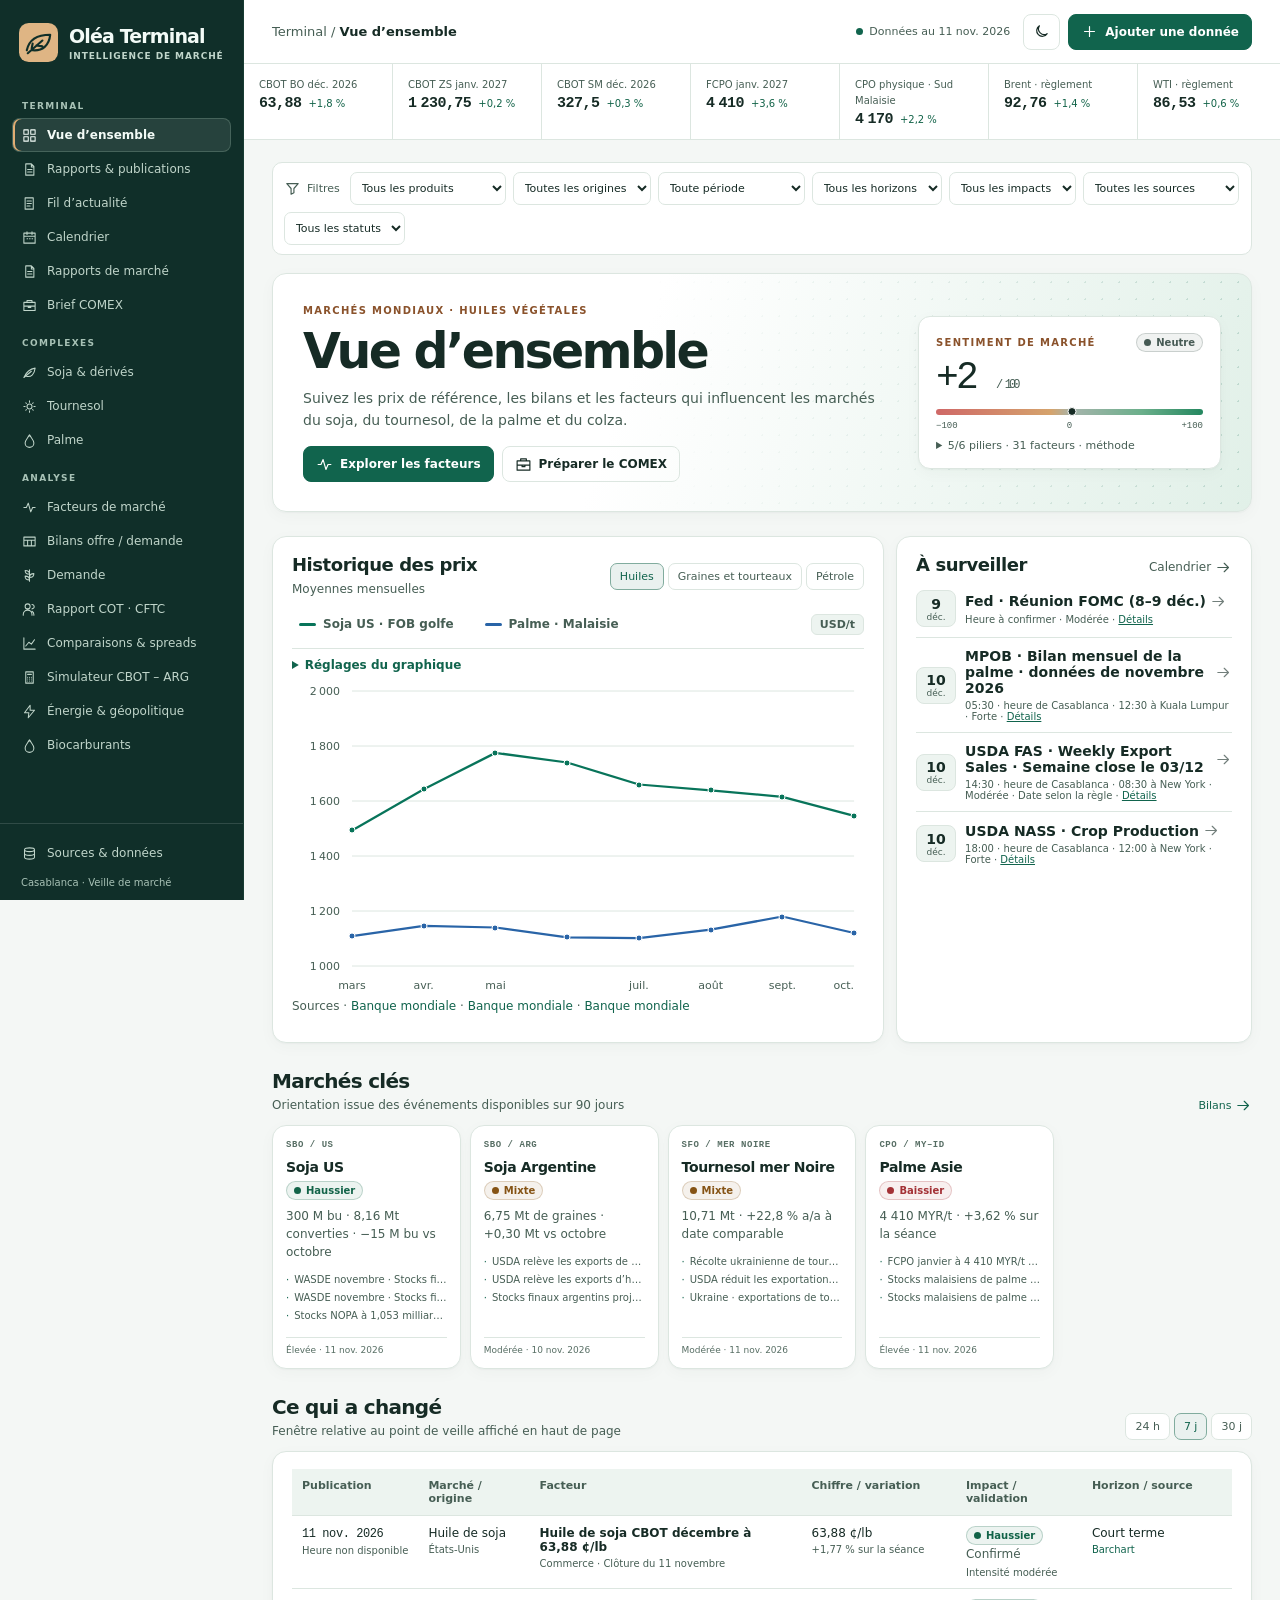
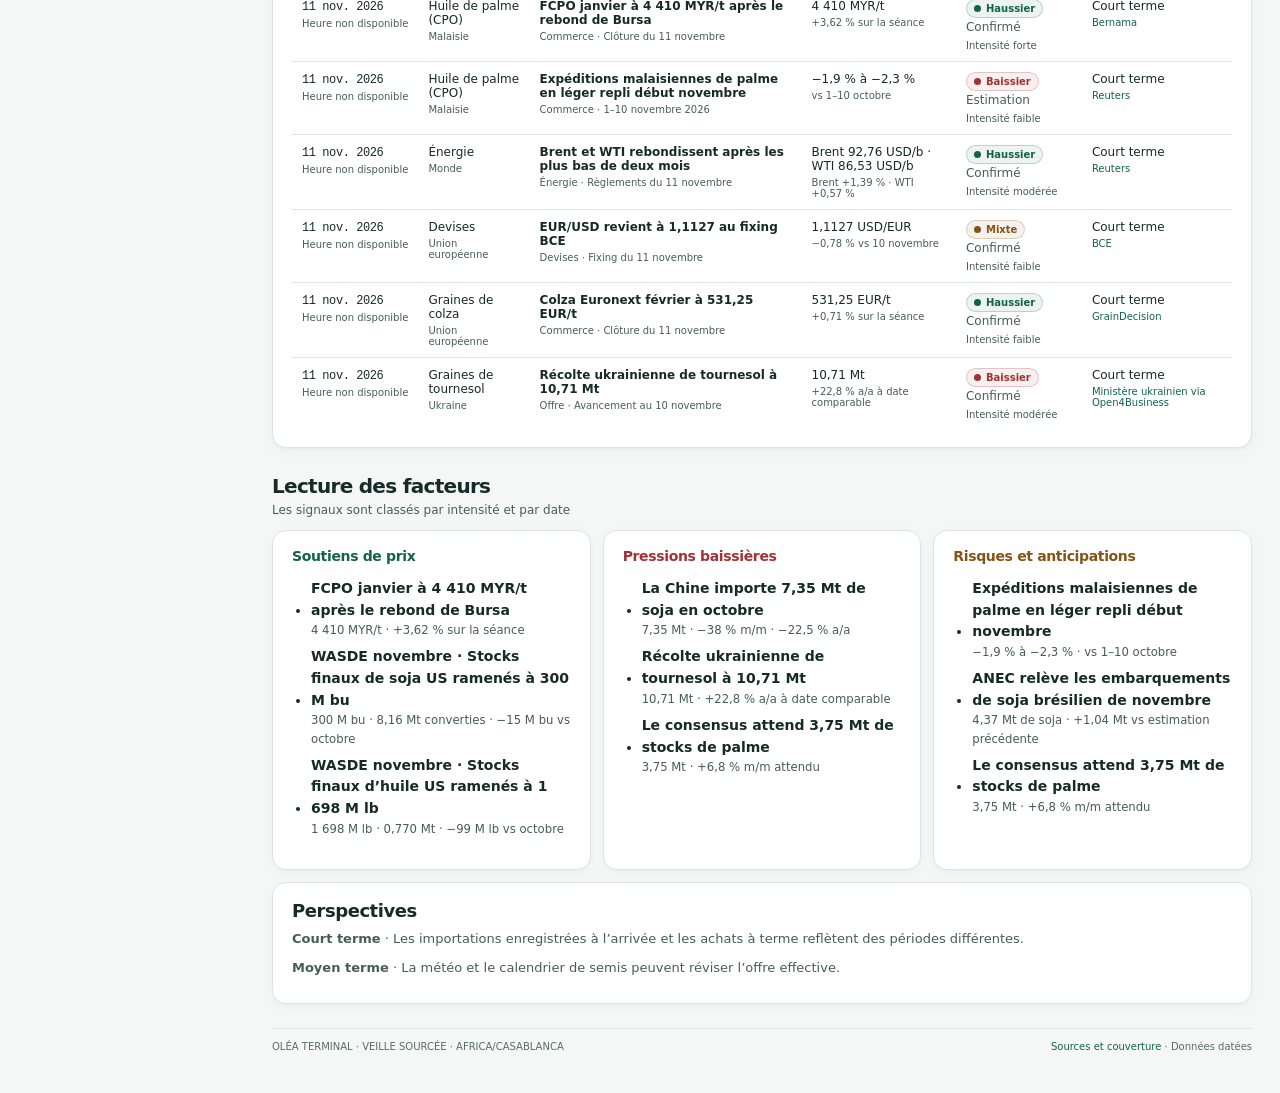
==== docs/index.html @ e7023a5f "Affiner la sélection des actualités et les graphiques énergie Écarter les avis hors sujet, dédupliqu" ====
<!doctype html>
<html lang="fr">
<head>
  <meta charset="utf-8">
  <meta name="viewport" content="width=device-width, initial-scale=1">
  <meta name="description" content="Veille sourcée, fondamentaux, spreads et rapports pour les marchés mondiaux des huiles végétales.">
  <title>Oléa Terminal — Intelligence des huiles végétales</title>
  <link rel="icon" href="./favicon.svg?v=20261109-ui" type="image/svg+xml">
  <link rel="stylesheet" href="./terminal/style.css?v=20261114-menu-terminal">
  <link rel="stylesheet" href="./terminal/energy-news.css?v=20261114">
  <script type="module" src="./terminal/app.js?v=20261114-energy-news-v2"></script>
</head>
<body>
  <div id="terminal"><div class="boot">Oléa Terminal · Chargement de l’espace de veille…</div></div>
  <noscript>Activez JavaScript pour utiliser Oléa Terminal.</noscript>
</body>
</html>
---- docs/terminal/style.css ----
/* Oléa Terminal palette */
:root{
  color-scheme:light;
  --bg:#f4f7f5;--nav:#fff;--surface:#fff;--surface2:#edf4f0;
  --line:#dce6e0;--grid-strong:#91a59b;--text:#162b25;--muted:#465e54;--sub:#576e64;
  --accent:#11644d;--accent-ink:#fff;--copper:#8a522b;
  --green:#126348;--red:#a33136;--amber:#855314;--neutral:#465a54;
  --sidebar:#102f29;--sidebar-text:#f3fbf7;--sidebar-muted:#c0d5ca;--sidebar-sub:#a8c2b6;
  --series-1:#08745a;--series-2:#2964a7;--series-3:#a66018;--series-4:#7348ae;--series-5:#b5406b;--series-6:#4d6576;--series-7:#79721e;
  --hero-tint:#e1f0e8;--shadow:0 1px 2px #17372a0a,0 4px 16px #17372a08;
  --shadow-float:0 6px 24px #17372a27;--radius:14px;
  font-family:Inter,"Segoe UI",system-ui,sans-serif;
  background:var(--bg);color:var(--text);font-size:14px
}
:root[data-theme=dark]{
  color-scheme:dark;
  --bg:#10201c;--nav:#172a24;--surface:#1a2e27;--surface2:#233d32;
  --line:#345045;--grid-strong:#729084;--text:#edf8f2;--muted:#bfd0c6;--sub:#a6bdb0;
  --accent:#9edcbc;--accent-ink:#143528;--copper:#e5b181;
  --green:#9bdfb5;--red:#ffaaaa;--amber:#f4c880;--neutral:#c0d6cb;
  --sidebar:#0c231e;--sidebar-text:#f3fbf7;--sidebar-muted:#bfd4c9;--sidebar-sub:#a5bfb2;
  --series-1:#6fdbb3;--series-2:#88b8fa;--series-3:#edb26f;--series-4:#c2a5ff;--series-5:#f59dbf;--series-6:#a8c2d5;--series-7:#d6cc72;
  --hero-tint:#224335;--shadow:0 1px 2px #06100b30;--shadow-float:0 6px 24px #050e0a80
}
*{box-sizing:border-box}body{margin:0;min-width:320px}button,input,select,textarea{font:inherit}button,a,input,select,textarea,summary{-webkit-tap-highlight-color:transparent}button{cursor:pointer}a{color:var(--accent);text-decoration:none}a:hover{text-decoration:underline}button:focus-visible,a:focus-visible,select:focus-visible,input:focus-visible,textarea:focus-visible,summary:focus-visible{outline:2px solid var(--accent);outline-offset:3px}button:disabled{opacity:.5;cursor:default}.boot{padding:2rem;color:var(--muted)}.mono,.num{font-family:"Cascadia Mono","SFMono-Regular",Consolas,monospace;font-variant-numeric:tabular-nums}.num{letter-spacing:-.035em}.ico{width:17px;height:17px;vertical-align:middle;flex:none}.shell{display:grid;grid-template-columns:244px minmax(0,1fr);min-height:100vh}.sidebar{height:100dvh;position:sticky;top:0;display:flex;flex-direction:column;background:var(--sidebar);border-right:1px solid #173c32;z-index:3}.brand{display:flex;align-items:center;gap:11px;padding:23px 19px 21px;color:var(--sidebar-text);text-decoration:none!important}.brand img{width:39px;height:39px}.brand strong{display:block;font-size:19px;font-weight:720;letter-spacing:-.045em}.brand small{display:block;margin-top:4px;color:var(--sidebar-muted);font-size:9px;font-weight:600;letter-spacing:.10em;text-transform:uppercase}.navlist{padding:2px 12px 16px;overflow:auto;scrollbar-width:thin}.navlabel{color:var(--sidebar-sub);font-size:9px;font-weight:750;letter-spacing:.15em;text-transform:uppercase;margin:16px 10px 7px}.navlink{width:100%;display:flex;align-items:center;gap:10px;border-radius:8px;text-align:left;color:var(--sidebar-muted);border:1px solid transparent;padding:8px 9px;font-size:12px;min-height:34px;text-decoration:none!important}.navlink:hover{background:#ffffff12;color:var(--sidebar-text)}.navlink.active{color:var(--sidebar-text);background:#ffffff18;border-color:#c4e7d233;box-shadow:inset 2px 0 #e1ad73;font-weight:700}.navlink .ico{width:15px;height:15px}.sidefoot{margin-top:auto;padding:12px;border-top:1px solid #ffffff22}.sidefoot small{display:block;padding:7px 9px 0;color:var(--sidebar-sub);font-size:10px}.workarea{min-width:0}.topbar{display:flex;align-items:center;justify-content:space-between;gap:10px;padding:12px 28px;background:var(--nav);border-bottom:1px solid var(--line);min-height:64px}.topbar-left,.actions,.inline{display:flex;align-items:center;gap:8px;flex-wrap:wrap}.crumb{color:var(--muted);font-size:13px}.crumb strong{color:var(--text);font-weight:600}.dot{display:inline-block;width:7px;height:7px;border-radius:50%;background:currentColor;flex:none}.snapshot{font-size:11px;color:var(--muted);display:flex;gap:6px;align-items:center;margin-right:5px}.snapshot .dot{color:var(--accent)}.button,.chip{display:inline-flex;align-items:center;justify-content:center;gap:7px;border:1px solid var(--line);background:var(--surface);color:var(--text);border-radius:8px;padding:8px 12px;min-height:36px;font-size:12px;font-weight:650;text-decoration:none!important}.button:hover,.chip:hover{border-color:var(--sub);background:var(--surface2)}.button.primary{background:var(--accent);color:var(--accent-ink);border-color:var(--accent)}.button.primary:hover{filter:brightness(.91)}.button.icon{padding:7px 9px}.button.ghost{background:transparent}.mobile-toggle{display:none}.ticker{display:grid;grid-auto-columns:minmax(149px,1fr);grid-auto-flow:column;overflow-x:auto;border-bottom:1px solid var(--line);scrollbar-width:thin;background:var(--surface)}.tick{padding:11px 15px;border-right:1px solid var(--line);min-width:0}.tick span{font-size:10px;color:var(--muted)}.tick div{display:flex;gap:7px;align-items:baseline;margin-top:4px;white-space:nowrap}.tick b{font-size:15px}.tick small{font-size:10px}.positive{color:var(--green)!important}.negative{color:var(--red)!important}.mixed{color:var(--amber)!important}.neutral{color:var(--neutral)!important}.muted{color:var(--muted)}.sub{color:var(--sub)}.content{padding:22px 28px 40px;max-width:1680px;margin:auto}.filterbar{display:flex;flex-wrap:wrap;align-items:center;gap:7px;margin-bottom:18px;padding:9px 11px;border:1px solid var(--line);border-radius:10px;background:var(--surface)}.filterbar label:first-child{margin-right:3px}.filterbar select{max-width:156px;min-height:33px;font-size:11px;padding:5px 7px}.filterbar .button{min-height:33px;padding:5px 8px}.filter-title{display:flex;align-items:center;gap:6px;color:var(--muted);font-size:11px}.eyebrow{display:block;color:var(--copper);font-size:10px;font-weight:750;letter-spacing:.13em;text-transform:uppercase;line-height:1.5}.hero{position:relative;isolation:isolate;overflow:hidden;display:grid;grid-template-columns:minmax(0,1fr) minmax(265px,33%);gap:23px;align-items:center;padding:29px 30px;border:1px solid var(--line);border-radius:var(--radius);background:linear-gradient(110deg,var(--surface) 37%,var(--hero-tint));box-shadow:var(--shadow);margin-bottom:24px}.hero:after{content:"";position:absolute;inset:0 0 0 37%;z-index:-1;background-image:radial-gradient(color-mix(in srgb,var(--accent) 24%,transparent) 1px,transparent 1px);background-size:17px 17px;mask-image:linear-gradient(90deg,transparent,#000);opacity:.72;pointer-events:none}.hero h1,.pagehead h1{margin:8px 0 10px;font-size:clamp(30px,4vw,49px);font-weight:750;letter-spacing:-.055em;line-height:1.06}.hero p,.pagehead p{color:var(--muted);line-height:1.55;margin:0 0 15px;max-width:660px}.hero .actions{margin-top:15px}.gauge{position:relative;border:1px solid var(--line);background:var(--surface);border-radius:12px;padding:16px 17px;box-shadow:var(--shadow)}.gauge .score{font-size:38px;line-height:1.1;margin:5px 0;letter-spacing:-.075em}.spread-between{display:flex;justify-content:space-between;align-items:center;gap:8px;flex-wrap:wrap}.gaugebar{height:6px;margin:10px 0 6px;border-radius:5px;background:linear-gradient(90deg,#cf6867,#d5a36c 43%,#a5b4ab 51%,#6baf8b 77%,#24875f);position:relative}.gaugebar i{position:absolute;width:9px;height:9px;border:1.5px solid var(--surface);border-radius:50%;background:var(--text);top:-2px;transform:translateX(-50%)}.gauge .scale{font-size:9px;color:var(--muted)}.gauge summary{cursor:pointer;font-size:11px;color:var(--muted);margin-top:8px}.gauge details p{font-size:11px;margin:5px 0 0}.section-head{display:flex;justify-content:space-between;align-items:end;gap:12px;margin:26px 0 11px}.section-head h2{margin:0 0 3px;font-size:20px;font-weight:720;letter-spacing:-.035em}.section-head p,.small{font-size:12px;color:var(--muted);margin:0;line-height:1.5}.section-head a{font-size:11px;white-space:nowrap}.market-grid{display:grid;grid-template-columns:repeat(5,minmax(0,1fr));gap:9px}.market-card,.panel{border:1px solid var(--line);border-radius:var(--radius);background:var(--surface);box-shadow:var(--shadow);min-width:0}.market-card{padding:13px;color:var(--text);display:flex;flex-direction:column;text-decoration:none!important}.market-card:hover{border-color:var(--accent);background:var(--surface2)}.market-code{font:700 9px/1.4 "Cascadia Mono",monospace;color:var(--sub);letter-spacing:.06em}.market-card h3{font-size:14px;margin:7px 0 6px;letter-spacing:-.025em}.market-card ul{list-style:none;padding:0;margin:8px 0 10px;font-size:10px;line-height:1.4;color:var(--muted)}.market-card li{overflow:hidden;white-space:nowrap;text-overflow:ellipsis;margin:4px 0}.market-card li::before{content:"·";padding-right:5px;color:var(--accent)}.market-card footer{border-top:1px solid var(--line);padding-top:7px;color:var(--sub);font-size:9px;margin-top:auto}.badge{display:inline-flex;align-items:center;gap:5px;padding:3px 7px;white-space:nowrap;border-radius:999px;font-size:10px;font-weight:650;border:1px solid color-mix(in srgb,currentColor 23%,transparent);background:color-mix(in srgb,currentColor 8%,transparent);width:max-content;max-width:100%}.dashboard-grid{display:grid;grid-template-columns:minmax(0,1.72fr) minmax(265px,1fr);gap:12px;margin-top:15px}.panel{padding:17px 19px}.panel h2,.panel h3{margin:0 0 5px;letter-spacing:-.025em}.panel h2{font-size:18px}.panel h3{font-size:14px}
.chart-wrap{position:relative;container-type:inline-size;margin:14px 0 10px}
.chart-key{display:flex;align-items:center;justify-content:space-between;gap:12px;margin:0 0 8px;padding:0 0 12px;border-bottom:1px solid var(--line)}
.legend{display:flex;align-items:center;gap:9px 17px;flex-wrap:wrap;font-size:12px;font-weight:600;color:var(--muted)}
.legend button{display:inline-flex;align-items:center;gap:7px;padding:4px 6px;border:1px solid transparent;border-radius:5px;background:transparent;color:inherit;font:inherit;text-align:left}
.legend button:hover:not(:disabled){background:var(--surface2);border-color:var(--line)}
.legend button[aria-pressed="false"]{opacity:.65;text-decoration:line-through}
.legend button:disabled{opacity:1;cursor:default}
.chart-view{position:relative}
.chart-settings{margin:0 0 10px}
.chart-settings summary{font-size:12px}
.chart-controls{display:flex;align-items:end;flex-wrap:wrap;gap:8px;padding:10px;margin-top:7px;border:1px solid var(--line);border-radius:9px;background:var(--surface2)}
.chart-controls label{display:grid;gap:4px;max-width:100%;color:var(--muted);font-size:11px;font-weight:650}
.chart-controls select{width:100%;font-size:12px}
.chart-controls .button{min-height:34px}
.legend i{width:17px;height:3px;border-radius:2px;background:var(--series);flex:none}
.chart-unit{flex:none;padding:3px 8px;background:var(--surface2);color:var(--muted);border:1px solid var(--line);border-radius:6px;font-size:11px;font-weight:700}
.chart-frame{display:grid;grid-template-columns:48px minmax(0,1fr);grid-template-rows:auto 26px;gap:5px 12px;padding:9px 10px 0 0}
.chart-axis-y,.chart-axis-x{position:relative;color:var(--muted);font-size:11px;font-variant-numeric:tabular-nums;line-height:1;white-space:nowrap}
.chart-axis-y span,.chart-axis-x span{position:absolute}
.chart-axis-y span{top:var(--y);right:0;transform:translateY(-50%)}
.chart-axis-x{grid-column:2}
.chart-axis-x span{left:var(--x);top:9px;transform:translateX(-50%)}
.chart-axis-x span:last-child:not(:only-child){transform:translateX(-100%)}
.chart-plot{position:relative;height:var(--plot-height);touch-action:pan-y;cursor:crosshair}
.chart{width:100%;height:100%;display:block;overflow:visible;pointer-events:none}
.chart .grid{stroke:var(--line);stroke-width:1;vector-effect:non-scaling-stroke}
.chart .zero{stroke:var(--grid-strong);stroke-dasharray:4 3}
.chart-line{fill:none;stroke-linecap:round;stroke-linejoin:round;vector-effect:non-scaling-stroke}
.chart-guide{position:absolute;top:0;bottom:0;border-left:1px dashed var(--grid-strong);pointer-events:none}
.chart-point{position:absolute;left:var(--x);top:var(--y);transform:translate(-50%,-50%);width:7px;height:7px;min-width:0;padding:0;border:1.5px solid var(--surface);border-radius:50%;background:var(--series);cursor:crosshair}
.chart-point[data-active],.chart-point:focus-visible{z-index:1;width:12px;height:12px;box-shadow:0 0 0 2px var(--series)}
.chart-point:focus-visible{outline:2px solid var(--text);outline-offset:3px}
.chart-tooltip{position:absolute;z-index:2;pointer-events:none;width:max-content;min-width:min(165px,100%);max-width:min(335px,100%);padding:10px;border:1px solid var(--line);border-radius:11px;background:var(--surface);color:var(--text);box-shadow:var(--shadow-float);font-size:12px;line-height:1.35}
.chart-tooltip strong{display:block;margin:0 4px 6px;font-size:13px}
.chart-reading{display:grid;grid-template-columns:7px minmax(0,1fr) max-content;align-items:center;gap:7px;padding:5px 6px;border-radius:5px;color:var(--muted)}
.chart-reading.selected{background:var(--surface2);color:var(--text)}
.chart-reading i{width:7px;height:7px;border-radius:50%;background:var(--series)}
.chart-reading span{overflow-wrap:anywhere}
.chart-reading b{color:var(--text);font-variant-numeric:tabular-nums}
.season-year-picker{min-inline-size:0;margin:10px 0 12px;padding-block:8px 12px}
.season-year-picker legend{padding:0 6px;font-size:13px;font-weight:700}
.season-year-picker .seg{margin-top:8px}
.season-year-picker .seg button{min-height:32px;font-variant-numeric:tabular-nums}
.season-year-picker .seg button:disabled{opacity:1}
.sun-campaign{margin:14px 0}
.sun-campaign>.small{margin-bottom:8px;font-weight:700}
.sun-kpi{display:grid;gap:6px;padding:12px 14px}
.sun-kpi strong{font-size:17px}
.sun-benchmark,.sun-history-charts .panel>.small:last-child{margin:10px 0 0;padding:9px 11px;border-radius:8px;background:var(--surface2)}
.sun-history-charts{margin-top:12px}
@container(max-width:390px){
  .chart-frame{grid-template-columns:36px minmax(0,1fr);gap:5px 9px}
  .chart-axis-y,.chart-axis-x,.legend{font-size:10px}
  .chart-axis-x span:nth-child(even):not(:last-child),
  .chart-axis-x span:nth-child(n+5):nth-last-child(2){display:none}
}
.calendar-mini{display:grid;grid-template-columns:40px 1fr;gap:9px;padding:10px 0;border-bottom:1px solid var(--line);align-items:center}.calendar-mini:last-child{border-bottom:0}.datebox{background:var(--surface2);border:1px solid var(--line);border-radius:8px;display:grid;place-content:center;text-align:center;min-height:37px;font-size:9px;color:var(--muted)}.datebox strong{font-size:14px;color:var(--text)}.calendar-mini b{font-size:12px}.calendar-mini p{font-size:10px;color:var(--muted);margin:4px 0 0}.pagehead{margin:7px 0 21px;padding:22px 25px 9px;border:1px solid var(--line);border-left:3px solid var(--accent);border-radius:var(--radius);background:var(--surface);box-shadow:var(--shadow)}.pagehead h1{font-size:clamp(26px,3.8vw,40px)}.toolbar{display:flex;align-items:center;gap:8px;flex-wrap:wrap;margin:12px 0}.toolbar label{font-size:11px;color:var(--muted)}input,select,textarea{color:var(--text);background:var(--surface);border:1px solid var(--line);border-radius:7px;padding:8px 9px;min-width:0}textarea{min-height:70px;resize:vertical}input[type=checkbox]{accent-color:var(--accent)}input[type=range]{width:100%;accent-color:var(--accent);padding:0}.scroll{overflow:auto;max-width:100%}.table{border-collapse:collapse;width:100%;text-align:left;font-size:12px}.table th{background:var(--surface2);font-weight:700;color:var(--muted);font-size:11px}.table th,.table td{padding:10px 10px;border-bottom:1px solid var(--line);vertical-align:top}.table tr:last-child td{border-bottom:0}.table td small{display:block;color:var(--muted);margin-top:4px}.table td:has(.num),.table th:first-child{white-space:nowrap}.cell-link{background:none;border:0;color:var(--text);font:inherit;padding:0;text-align:left;font-weight:650}.cell-link:hover{color:var(--accent)}.seg{display:flex;gap:4px;flex-wrap:wrap}.seg button{border:1px solid var(--line);border-radius:7px;padding:6px 9px;background:var(--surface);color:var(--muted);font-size:11px}.seg button.active{color:var(--accent);border-color:color-mix(in srgb,var(--accent) 45%,var(--line));background:color-mix(in srgb,var(--accent) 9%,var(--surface))}.grid2,.grid3,.grid4{display:grid;gap:12px}.grid2{grid-template-columns:repeat(2,minmax(0,1fr))}.grid3{grid-template-columns:repeat(3,minmax(0,1fr))}.grid4{grid-template-columns:repeat(4,minmax(0,1fr))}.stack{display:grid;gap:12px}.metric b{display:block;font-size:24px;margin:7px 0 2px}.metric span{font-size:11px}.empty{padding:19px 12px;border:1px dashed var(--line);border-radius:10px;color:var(--muted);text-align:center;line-height:1.5}.notice{border-left:2px solid var(--amber);background:var(--surface2);padding:10px 12px;border-radius:0 8px 8px 0;color:var(--muted);font-size:12px;line-height:1.5;margin:10px 0}.analysis-text{color:var(--muted);font-size:13px;line-height:1.6;margin:8px 0}.article h3{font-size:16px;margin:8px 0}.article h3 button{font-size:inherit}.article dl,.detail dl{margin:8px 0;display:grid;grid-template-columns:minmax(100px,.28fr) minmax(0,1fr);gap:8px 12px;font-size:12px}.article dt,.detail dt{color:var(--muted)}.article dd,.detail dd{margin:0;line-height:1.5;overflow-wrap:anywhere}.rule{border:0;border-top:1px solid var(--line);margin:14px 0}.brief-list{padding-left:19px;line-height:1.55}.brief-list li{margin:7px 0}.brief-list small{display:block;color:var(--muted)}.footer{font-size:10px;color:var(--sub);margin-top:24px;border-top:1px solid var(--line);padding-top:12px;display:flex;justify-content:space-between;gap:10px;flex-wrap:wrap}.footer button{background:none;color:var(--muted);border:0;padding:0;font-size:inherit}.footer button:hover{color:var(--accent)}.dialog{width:min(720px,calc(100% - 24px));max-height:90dvh;overflow:auto;border:1px solid var(--line);border-radius:15px;background:var(--surface);color:var(--text);padding:18px 22px}.dialog::backdrop{background:#060d11c9}.dialog h2{margin:0;font-size:20px}.dialog .field{display:flex;flex-direction:column;gap:4px;font-size:11px;color:var(--muted)}.form-grid{display:grid;grid-template-columns:repeat(2,minmax(0,1fr));gap:10px;margin:10px 0 16px}.wide{grid-column:1/-1}.toast{position:fixed;bottom:18px;right:18px;z-index:6;background:var(--surface2);color:var(--text);border:1px solid var(--line);border-left:3px solid var(--accent);border-radius:9px;padding:11px 15px;max-width:min(400px,90vw);box-shadow:0 6px 24px #0004}.month{display:grid;grid-template-columns:repeat(7,minmax(0,1fr));gap:4px;margin:13px 0}.day{min-height:68px;border:1px solid var(--line);border-radius:7px;padding:5px;font-size:10px}.day.blank{opacity:.35}.day b{display:block;color:var(--muted);margin-bottom:4px}.day button{width:100%;padding:3px;background:var(--surface2);color:var(--accent);font-size:9px;text-align:left;border:1px solid var(--line);border-radius:4px;margin-bottom:3px;overflow-wrap:anywhere}.heat{font-family:Consolas,monospace;font-weight:650;text-align:right}.sr{position:absolute;width:1px;height:1px;overflow:hidden;clip-path:inset(50%);white-space:nowrap}.printonly{display:none}
@media(max-width:1220px){.shell{grid-template-columns:199px minmax(0,1fr)}.content,.topbar{padding-left:18px;padding-right:18px}.market-card{padding:9px}.market-card h3{font-size:12px}.market-card footer{font-size:8px}.navlink{font-size:11px}.brand{padding-left:15px}}
@media(max-width:980px){.market-grid{grid-template-columns:repeat(3,minmax(0,1fr))}.dashboard-grid{grid-template-columns:minmax(0,1fr)}.grid4{grid-template-columns:repeat(2,minmax(0,1fr))}.hero{padding:18px;grid-template-columns:minmax(0,1fr) minmax(195px,36%)}.topbar .snapshot{display:none}}
@media(max-width:760px){.shell{display:block}.sidebar{position:fixed;left:0;width:min(260px,85vw);visibility:hidden;transform:translateX(-105%);transition:transform .15s;box-shadow:0 10px 30px #0008}.nav-open .sidebar{visibility:visible;transform:none}.mobile-toggle{display:inline-flex}.content,.topbar{padding-left:12px;padding-right:12px}.hero{grid-template-columns:1fr}.topbar .crumb span{display:none}.grid3{grid-template-columns:1fr}.table{min-width:610px}}
@media(max-width:470px){.market-grid,.grid2{grid-template-columns:1fr 1fr}.market-card:last-child:nth-child(odd){grid-column:1/-1}.grid2.flow{grid-template-columns:1fr}.topbar .primary span{display:none}.topbar{min-height:52px}.panel{padding:12px}.day{min-height:53px}.day button{font-size:8px}.form-grid{grid-template-columns:1fr}.hero .actions .button{font-size:11px}}
@media(prefers-reduced-motion:reduce){*{scroll-behavior:auto!important;transition:none!important}}
.sidebar a:focus-visible{outline-color:#f5c998}
.panel details{margin-top:9px}
.panel summary{width:fit-content;cursor:pointer;color:var(--accent);font-weight:650}
.table tbody tr:hover{background:color-mix(in srgb,var(--surface2) 55%,transparent)}
@media(max-width:760px){.pagehead{padding:16px 15px 4px}.section-head h2{font-size:18px}}
@page{size:A4;margin:14mm}@media print{html{color-scheme:light!important;background:white!important;color:#162822!important}body.print-brief .shell,body.print-brief .dialog,body.print-brief .toast{display:none!important}body.print-brief .printonly{display:block;font:10pt/1.45 Arial,sans-serif;color:#182922}#printout h1{font-size:24pt;margin:6mm 0 2mm}#printout h2{font-size:15pt;margin:7mm 0 2mm;break-after:avoid}#printout li{margin-bottom:3mm;break-inside:avoid}#printout a{color:#294d3d;text-decoration:none}#printout small{color:#43584e}#printout header{border-bottom:2px solid #416b52;padding-bottom:3mm}}
.origin-card:nth-child(2){--origin-color:var(--series-2)}
.origin-card:nth-child(3){--origin-color:var(--series-3)}
.origin-figure{margin:14px 0}
.origin-axis{display:flex;justify-content:space-between;color:var(--muted);font-size:11px;margin-bottom:8px}
.origin-bars{list-style:none;padding:0;margin:0;display:grid;gap:9px}
.origin-row{display:grid;grid-template-columns:minmax(0,1fr) auto;gap:4px 8px;font-size:12px}
.origin-track{grid-column:1/-1;height:7px;border-radius:5px;background:var(--surface2)}
.origin-track div{height:100%;width:var(--origin-width);border-radius:inherit;background:var(--origin-color,var(--series-1))}
.origin-card .table{min-width:0}
@media (min-width:761px) and (max-width:1140px){.origin-grid{grid-template-columns:repeat(2,minmax(0,1fr))}}

.spread-list{display:grid;gap:14px}
.spread-card{min-width:0}
.spread-heading{display:flex;justify-content:space-between;align-items:flex-start;gap:12px;margin-bottom:12px}
.spread-body{display:grid;grid-template-columns:minmax(0,1.45fr) minmax(0,1fr);gap:20px;align-items:start}
.spread-chart,.spread-summary{min-width:0}
.spread-summary{display:grid;gap:5px}
.spread-value{font-size:1.25rem}
.spread-summary h4{margin:8px 0 0}
.spread-summary p,.spread-details ul{margin:0}
.spread-details li{margin:8px 0}
.spread-details small{display:block}
.spread-inputs{display:flex;flex-wrap:wrap;gap:8px;align-items:end;margin-top:8px}
.spread-inputs label{display:grid;gap:3px;min-width:0;font-size:.85rem}
.spread-inputs input{width:min(10rem,100%)}
@media(max-width:850px){.spread-body{grid-template-columns:minmax(0,1fr);gap:12px}}
.spread-coverage{background:var(--surface2);border:1px solid var(--line);border-radius:8px;padding:12px}
.spread-coverage h4{margin:9px 0 2px}
.spread-coverage p{margin:0;overflow-wrap:anywhere}
.spread-price-charts{display:grid;gap:10px;margin-top:12px}
.spread-price-charts h4{margin:0}
.spread-reference{padding:12px;border:1px solid var(--line);border-radius:8px}
.spread-reference-value,.spread-market-note{margin:0}
.spread-reference-value b{font-size:1.2rem}
.spread-market-links ul{margin-top:8px}
.spread-market-note{margin-top:8px}

.balance-view{display:grid;gap:14px}
.balance-tabs{display:grid;grid-template-columns:repeat(3,minmax(0,1fr));gap:9px}
.balance-tabs button{display:grid;gap:4px;padding:13px 16px;text-align:left;border:1px solid var(--line);border-radius:10px;background:var(--surface);color:var(--text)}
.balance-tabs button:hover{background:var(--surface2)}
.balance-tabs button[aria-pressed="true"]{background:var(--surface2);border-color:var(--accent);box-shadow:inset 0 -3px var(--accent)}
.balance-tabs strong{font-size:15px;letter-spacing:-.02em}
.balance-tabs span,.balance-control-label{font-size:11px;color:var(--muted)}
.balance-selection{display:flex;gap:12px 32px;flex-wrap:wrap;padding-block:12px}
.balance-selection>div{display:flex;gap:7px 12px;flex-wrap:wrap;align-items:center}
.balance-control-label{font-weight:700}
.balance-controls button{min-height:32px;padding-inline:12px}
.balance-section-head{display:flex;gap:12px;align-items:center;justify-content:space-between;flex-wrap:wrap;margin-bottom:14px}
.balance-campaign-actions,.balance-actions,.balance-add-form{display:flex;gap:8px;align-items:center;flex-wrap:wrap}
.balance-campaign-actions label,.balance-add-form label{font-size:12px;color:var(--muted);font-weight:650}
.balance-campaign-actions select{max-width:100%}
.balance-kpis{display:grid;grid-template-columns:repeat(4,minmax(0,1fr));gap:9px;margin:0 0 15px}
.balance-kpi{display:grid;align-content:start;gap:4px;padding:12px 14px;min-width:0;border:1px solid var(--line);border-radius:9px;background:var(--surface2)}
.balance-kpi span,.balance-kpi small{font-size:11px;color:var(--muted)}
.balance-compare-label{margin-bottom:7px;font-weight:650}
.balance-delta{font-weight:700;font-variant-numeric:tabular-nums}
.balance-kpi strong{font-size:clamp(19px,2.4vw,29px);overflow-wrap:anywhere;line-height:1.25}
.balance-kpi-main{background:color-mix(in srgb,var(--accent) 12%,var(--surface));border-color:color-mix(in srgb,var(--accent) 50%,var(--line))}
.balance-kpi-main strong{color:var(--accent)}
.balance-field-grid{display:grid;grid-template-columns:repeat(2,minmax(0,1fr));gap:10px}
.balance-fields{display:grid;gap:8px;min-width:0;margin:0;padding:8px 12px 12px;border:1px solid var(--line);border-radius:9px}
.balance-fields legend{padding:0 5px;color:var(--text);font-size:12px;font-weight:700}
.balance-fields label{display:flex;justify-content:space-between;align-items:center;gap:8px;font-size:12px;color:var(--text)}
.balance-field-value{display:flex;align-items:center;gap:5px;color:var(--muted);font-size:10px}
.balance-field-value input{width:clamp(70px,11vw,116px);text-align:right;font-size:14px;font-variant-numeric:tabular-nums}
.balance-field-value input[aria-invalid="true"]{border-color:var(--red)}
.balance-status{margin-top:8px}
.balance-status:empty,.balance-add-form[hidden],.balance-add-form p:empty{display:none}
.balance-actions,.balance-add-form{margin-top:12px}
.balance-add-form{padding:10px;background:var(--surface2);border:1px solid var(--line);border-radius:8px}
.balance-add-form input{width:112px}
.balance-add-form p{flex-basis:100%;color:var(--red)}
.balance-method summary{font-size:12px}
.balance-method dl{display:grid;grid-template-columns:max-content minmax(0,1fr);gap:5px 12px;font-size:12px}
.balance-method dt{font-weight:700}
.balance-method dd{margin:0;color:var(--muted)}
.balance-scroll{border:1px solid var(--line);border-radius:8px}
.balance-table{min-width:690px}
.balance-table thead th:not(:first-child),.balance-table td{text-align:right;white-space:nowrap}
.balance-table tbody th{background:var(--surface);text-align:left;color:var(--text);font-size:12px;font-weight:600}
.balance-table thead button{padding:0;border:0;background:transparent;color:var(--accent);font:inherit;text-decoration:underline;text-underline-offset:3px}
.balance-table .balance-latest{background:color-mix(in srgb,var(--accent) 9%,var(--surface))}
.balance-table .balance-total{font-weight:700}
.balance-table .balance-subrow th{padding-inline-start:27px;color:var(--muted);font-weight:500}
.balance-table .balance-stock th,.balance-table .balance-stock td{background:var(--surface2);color:var(--accent)}
.balance-source{margin-top:9px}
.balance-tools,.balance-history-charts{display:grid;grid-template-columns:repeat(2,minmax(0,1fr));gap:10px}
.balance-tools{margin-top:14px;align-items:start}
.balance-tools .balance-tool{margin:0;padding:10px 12px;border:1px solid var(--line);border-radius:9px;background:var(--surface2)}
.balance-tool summary{font-size:12px}
.balance-tool-form{display:flex;align-items:end;gap:8px;flex-wrap:wrap;margin:10px 0}
.balance-tool-form label{display:grid;gap:4px;min-width:0;max-width:100%;font-size:11px;font-weight:650;color:var(--muted)}
.balance-tool-form select,.balance-tool-form input{max-width:100%;min-height:36px}
.balance-tool-form input[name="change"]{width:76px}
.balance-tool-form input[name="scenario"],.balance-tool-form [data-balance-compare]{width:min(210px,100%)}
.balance-tool-form button[hidden],.balance-tool-form p:empty{display:none}
.balance-tool-form [data-balance-error]{flex-basis:100%;color:var(--red)}
.balance-impact{margin-top:14px;padding:12px 14px;border:1px solid var(--line);border-radius:9px}
.balance-impact-list{display:grid;gap:8px;list-style:none;padding:0;margin:8px 0 0}
.balance-impact-list li{display:grid;grid-template-columns:minmax(84px,1fr) minmax(70px,2fr) minmax(65px,auto);gap:10px;align-items:center;font-size:12px}
.balance-impact-list strong{text-align:right;white-space:nowrap}
.balance-impact-track{position:relative;height:10px;border-radius:3px;background:linear-gradient(to right,var(--surface2) calc(50% - 1px),var(--grid-strong) 50%,var(--surface2) calc(50% + 1px))}
.balance-impact-track i{position:absolute;inset-block:0;left:var(--bar-start);width:var(--bar-width);background:currentColor;border-radius:3px}
.balance-history-picker{display:flex;gap:8px;align-items:center;flex-wrap:wrap;font-size:12px;color:var(--muted)}
.balance-history-card{min-width:0;border:1px solid var(--line);border-radius:9px;padding:12px 14px 6px}
.balance-history-card .chart-wrap{margin-top:8px}
.balance-history-card .chart-axis-x{font-size:10px}
.balance-history-world{grid-template-columns:repeat(auto-fit,minmax(min(100%,260px),1fr))}
@media(max-width:800px){.balance-kpis{grid-template-columns:repeat(2,minmax(0,1fr))}}
@media(max-width:940px){.balance-history-charts{grid-template-columns:1fr}}
@media(max-width:560px){
  .balance-tabs{gap:5px}
  .balance-tabs button{padding:9px 6px}
  .balance-tabs strong{font-size:13px}
  .balance-tabs span{font-size:9px}
  .balance-field-grid,.balance-tools{grid-template-columns:1fr}
  .balance-field-value input{width:96px}
  .balance-method dl{grid-template-columns:1fr;gap:3px}
  .balance-method dd{margin-bottom:4px}
}

.sim-view{display:grid;gap:14px}
.sim-view .notice{margin:0}
.sim-head{display:flex;gap:10px 16px;align-items:flex-start;justify-content:space-between;flex-wrap:wrap;margin-bottom:13px}
.sim-decision{--tone:var(--grid-strong);display:grid;grid-template-columns:minmax(0,1.3fr) minmax(0,1fr);gap:18px 28px;align-items:start;border-left:4px solid var(--tone)}
.sim-decision[data-signal="buy"]{--tone:var(--green)}
.sim-decision[data-signal="watch"]{--tone:var(--amber)}
.sim-decision[data-signal="wait"]{--tone:var(--red)}
.sim-decision-main,.sim-decision-side{min-width:0}
.sim-signal{display:flex;align-items:center;gap:10px;margin:7px 0 9px;color:var(--tone);font-size:clamp(21px,2.7vw,31px);font-weight:760;letter-spacing:-.04em;line-height:1.15}
.sim-signal .dot{width:12px;height:12px}
.sim-decision-text{margin:0;max-width:640px;color:var(--muted);font-size:13px;line-height:1.65}
.sim-decision-text b{color:var(--text);font-weight:700;font-variant-numeric:tabular-nums}
.sim-gauge{max-width:640px;margin-top:16px}
.sim-gauge-zones{display:flex;justify-content:space-between;margin-bottom:8px;font-size:10px;font-weight:750;letter-spacing:.1em;text-transform:uppercase}
.sim-gauge-track{position:relative;height:10px;border-radius:6px;background:linear-gradient(to right,color-mix(in srgb,var(--green) 42%,var(--surface)) 50%,color-mix(in srgb,var(--red) 38%,var(--surface)) 50%)}
.sim-gauge-track::before{content:"";position:absolute;left:50%;top:-5px;bottom:-5px;width:2px;margin-left:-1px;background:var(--text)}
.sim-gauge-track i{position:absolute;left:var(--x);top:50%;width:18px;height:18px;border:4px solid var(--tone);border-radius:50%;background:var(--surface);transform:translate(-50%,-50%);box-shadow:var(--shadow-float)}
.sim-gauge-scale{display:grid;grid-template-columns:1fr auto 1fr;gap:8px;margin-top:10px;color:var(--muted);font-size:11px}
.sim-gauge-scale span:nth-child(2){color:var(--text);font-weight:700}
.sim-gauge-scale span:last-child{text-align:right}
.sim-decision-side{display:grid;gap:12px}
.sim-facts{display:grid;grid-template-columns:repeat(2,minmax(0,1fr));gap:1px;margin:0;overflow:hidden;border:1px solid var(--line);border-radius:10px;background:var(--line)}
.sim-facts div{min-width:0;padding:9px 12px;background:var(--surface2)}
.sim-facts dt{color:var(--muted);font-size:10px;line-height:1.4}
.sim-facts dd{margin:3px 0 0;font-size:14px;font-weight:700;overflow-wrap:anywhere}
.sim-share{display:flex;gap:8px;flex-wrap:wrap}
.sim-copy{width:100%;font-size:12px}
.sim-layout{display:grid;grid-template-columns:minmax(300px,.8fr) minmax(0,1.45fr);gap:14px;align-items:start}
.sim-main{display:grid;gap:14px;min-width:0}
.sim-fields{display:grid;gap:12px}
.sim-field{display:grid;gap:5px;min-width:0;color:var(--text);font-size:12px;font-weight:650}
.sim-field small{color:var(--muted);font-size:11px;font-weight:400;line-height:1.45}
.sim-field-box{display:flex;align-items:center;gap:8px}
.sim-field-box input{flex:1;min-width:0;min-height:42px;text-align:right;font-size:16px;font-weight:600;font-variant-numeric:tabular-nums}
.sim-field-box input[aria-invalid="true"]{border-color:var(--red);box-shadow:0 0 0 1px var(--red)}
.sim-field-box span{flex:none;width:38px;color:var(--muted);font-size:11px;font-weight:650}
.sim-slider{display:grid;gap:3px;margin-top:-4px}
.sim-slider-scale{display:flex;justify-content:space-between;gap:8px;color:var(--muted);font-size:10px}
.sim-quote{display:flex;align-items:center;justify-content:space-between;gap:8px 12px;flex-wrap:wrap;padding:9px 11px;border:1px solid var(--line);border-radius:9px;background:var(--surface2)}
.sim-quote b{color:var(--text)}
.sim-quote .button{min-height:32px;padding:5px 10px}
.sim-status{margin-top:10px}
.sim-status:empty,.sim-save p:empty,.sim-implied p:empty{display:none}
.sim-more>summary,.sim-grid-settings>summary,.sim-method>summary{font-size:12px}
.sim-more .sim-fields{margin-top:12px}
.sim-implied{display:grid;gap:8px;padding:11px 12px;border:1px solid var(--line);border-radius:9px;background:var(--surface2)}
.sim-implied .button{justify-self:start}
.sim-kpis{display:grid;grid-template-columns:repeat(auto-fit,minmax(168px,1fr));gap:9px}
.sim-kpi{display:grid;align-content:start;gap:4px;min-width:0;padding:12px 14px;border:1px solid var(--line);border-radius:9px;background:var(--surface2)}
.sim-kpi>span,.sim-kpi>small{color:var(--muted);font-size:11px;line-height:1.4}
.sim-kpi strong{font-size:clamp(19px,2.2vw,26px);line-height:1.25;overflow-wrap:anywhere}
.sim-kpi strong small{color:var(--muted);font:650 11px Inter,"Segoe UI",system-ui,sans-serif;letter-spacing:0}
.sim-kpi-main{background:color-mix(in srgb,var(--accent) 12%,var(--surface));border-color:color-mix(in srgb,var(--accent) 50%,var(--line))}
.sim-kpi-main strong{color:var(--accent)}
.panel .sim-subtitle{margin:16px 0 8px;color:var(--muted);font-size:12px;font-weight:700;letter-spacing:0}
.sim-chart{margin:0}
.sim-legend span{display:inline-flex;align-items:center;gap:7px}
.sim-legend .sim-key-target{height:0;border-radius:0;border-top:2px dashed var(--amber);background:none}
.sim-legend .sim-key-required{height:0;border-radius:0;border-top:2px dotted var(--grid-strong);background:none}
.sim-legend .sim-key-dot{width:11px;height:11px;border:3px solid var(--text);border-radius:50%;background:var(--surface)}
.sim-zone{fill:color-mix(in srgb,var(--green) 11%,transparent)}
.sim-target-line,.sim-required-line{fill:none;stroke-width:1.75;vector-effect:non-scaling-stroke}
.sim-target-line{stroke:var(--amber);stroke-dasharray:7 5}
.sim-required-line{stroke:var(--grid-strong);stroke-dasharray:2 4}
.sim-zone-label{position:absolute;left:8px;top:7px;color:var(--green);font-size:10px;font-weight:750;letter-spacing:.1em;text-transform:uppercase;pointer-events:none}
.sim-chart-dot{position:absolute;left:var(--x);top:var(--y);width:15px;height:15px;border:4px solid var(--text);border-radius:50%;background:var(--surface);transform:translate(-50%,-50%);pointer-events:none}
.sim-axis-title{margin-top:4px;text-align:center}
.sim-grid-settings{margin:0 0 12px}
.sim-grid-controls label{min-width:128px}
.sim-scroll{border:1px solid var(--line);border-radius:9px}
.sim-matrix{min-width:560px}
.sim-matrix th,.sim-matrix td{text-align:right;white-space:nowrap}
.sim-matrix thead th:first-child{position:sticky;left:0;z-index:2;text-align:left}
.sim-matrix th small,.sim-ladder th small,.sim-compare td small{display:block;margin-top:2px;color:var(--muted);font:600 10px Inter,"Segoe UI",system-ui,sans-serif;letter-spacing:0}
.sim-matrix tbody th,.sim-ladder tbody th{position:sticky;left:0;z-index:1;color:var(--text);text-align:left}
.sim-cell{background:color-mix(in srgb,var(--cell) var(--heat),var(--surface))}
.sim-cell.sim-good{--cell:var(--green);font-weight:700}
.sim-cell.sim-near{--cell:var(--amber)}
.sim-cell.sim-above{--cell:var(--red)}
.sim-matrix .sim-current{box-shadow:inset 2px 0 var(--accent),inset -2px 0 var(--accent)}
.sim-matrix thead .sim-current{color:var(--accent)}
.sim-now th:first-child{box-shadow:inset 3px 0 var(--accent)}
.sim-matrix-key{display:flex;align-items:center;gap:6px;flex-wrap:wrap;margin-top:10px}
.sim-swatch{display:inline-block;width:11px;height:11px;margin-left:10px;border-radius:3px}
.sim-swatch:first-child{margin-left:0}
.sim-swatch.sim-good{background:color-mix(in srgb,var(--green) 42%,var(--surface))}
.sim-swatch.sim-near{background:color-mix(in srgb,var(--amber) 42%,var(--surface))}
.sim-swatch.sim-above{background:color-mix(in srgb,var(--red) 42%,var(--surface))}
.sim-ladder{min-width:640px}
.sim-ladder td{text-align:right;white-space:nowrap}
.sim-ladder thead th:not(:first-child):not(:last-child){text-align:right}
.sim-ladder td:last-child{text-align:left}
.sim-ladder .sim-now th,.sim-ladder .sim-now td{background:color-mix(in srgb,var(--accent) 11%,var(--surface))}
.sim-save{display:flex;align-items:end;gap:8px;flex-wrap:wrap;margin-bottom:12px}
.sim-save label{display:grid;gap:4px;flex:1 1 240px;max-width:380px;color:var(--muted);font-size:11px;font-weight:650}
.sim-save input{min-height:38px}
.sim-save p{flex-basis:100%}
.sim-compare{min-width:880px}
.sim-compare td.num,.sim-compare thead th:nth-child(n+2):nth-child(-n+8){text-align:right}
.sim-compare tbody th{min-width:150px;background:var(--surface);color:var(--text);font-size:12px;white-space:normal}
.sim-row-actions{display:flex;gap:5px}
.sim-row-actions .button{min-height:30px;padding:4px 9px;font-size:11px}
.panel>.sim-method{margin-top:0}
.sim-method-list{display:grid;grid-template-columns:max-content minmax(0,1fr);gap:6px 14px;margin:12px 0;font-size:12px}
.sim-method-list dt{font-weight:700}
.sim-method-list dd{margin:0;color:var(--muted)}
.sim-method p{margin-top:8px}
@media(max-width:1080px){.sim-layout{grid-template-columns:1fr}}
@media(max-width:900px){.sim-decision{grid-template-columns:1fr}}
@media(max-width:760px){.sim-view select,.sim-view input[type="text"],.sim-save input{font-size:16px}}
@media(max-width:560px){
  .sim-kpis{grid-template-columns:repeat(2,minmax(0,1fr))}
  .sim-share .button{flex:1 1 auto}
  .sim-method-list{grid-template-columns:1fr;gap:2px}
  .sim-method-list dd{margin-bottom:6px}
}

.cross-tabs{margin:0 0 4px}
.focus-card .spread-heading p{margin-top:4px}
.focus-controls{display:flex;flex-wrap:wrap;gap:10px 24px;margin:0 0 14px;padding:11px 13px;border:1px solid var(--line);border-radius:9px;background:var(--surface2)}
.focus-control{display:grid;gap:5px;min-width:0}
.focus-control>span{color:var(--muted);font-size:11px;font-weight:700}
.focus-control .seg button{min-height:32px}
.focus-kpis{margin-bottom:16px}
.focus-kpis .sim-kpi strong{font-size:clamp(16px,1.6vw,20px)}
.focus-card .spread-summary .button.ghost{min-height:36px}
@media(max-width:560px){.focus-controls{gap:10px}.focus-control .seg button{padding-inline:8px}}

/* Rapport COT · CFTC */
.cot-view{--cot-1:#2a78d6;--cot-2:#eb6834;--cot-3:#1baf7a;--cot-4:#eda100;--cot-5:#e87ba4;--cot-long:#008300;--cot-short:#e34948;--cot-net:var(--text);--cot-prev:#eb6834;--cot-oil:#b97800;--cot-bean:#6250d6;display:grid;gap:12px}
:root[data-theme=dark] .cot-view{--cot-1:#3987e5;--cot-2:#d95926;--cot-3:#199e70;--cot-4:#c98500;--cot-5:#d55181;--cot-long:#2f9e44;--cot-short:#e66767;--cot-prev:#d95926;--cot-oil:#c98500;--cot-bean:#9085e9}
.cot-view>.section-head{margin:14px 0 0}
.cot-view .panel{margin:0}
.cot-view h3{margin:0 0 3px;font-size:15px;letter-spacing:-.02em}
.cot-status-panel{padding:14px 18px}
.cot-status{display:grid;grid-template-columns:minmax(0,1.1fr) minmax(0,1.3fr) minmax(0,1fr) auto;gap:14px 22px;align-items:start}
.cot-status>div{display:grid;gap:4px;min-width:0}
.cot-status-date{font-size:17px;letter-spacing:-.02em}
.cot-next{font-size:13px;line-height:1.45}
.cot-origin{display:flex;align-items:center;gap:7px;font-size:13px;font-weight:650}
.cot-origin .dot.positive{color:var(--green)}.cot-origin .dot.mixed{color:var(--amber)}
.cot-status-actions{display:flex!important;gap:7px;flex-wrap:wrap;align-self:center}
.cot-origin-note{margin-top:8px}
.cot-controls{display:flex;flex-wrap:wrap;gap:10px 18px;align-items:end;padding:11px 14px;border:1px solid var(--line);border-radius:12px;background:var(--surface);box-shadow:var(--shadow)}
.cot-control{display:grid;gap:5px}
.cot-control>span{font-size:10px;font-weight:750;letter-spacing:.08em;text-transform:uppercase;color:var(--sub)}
.cot-view .seg button{min-height:31px}
.cot-kpis{display:grid;grid-template-columns:repeat(6,minmax(0,1fr));gap:9px}
.cot-kpi{display:grid;align-content:start;gap:5px;padding:13px 14px;border:1px solid var(--line);border-radius:12px;background:var(--surface);box-shadow:var(--shadow);min-width:0}
.cot-kpi>span{font-size:11px;color:var(--muted);font-weight:650}
.cot-kpi strong{font-size:23px;font-weight:720;letter-spacing:-.04em;line-height:1.15}
.cot-kpi small{display:flex;flex-wrap:wrap;align-items:center;gap:4px 6px;font-size:11px;color:var(--muted);line-height:1.4}
.cot-kpi.lead{border-color:color-mix(in srgb,var(--cot-1) 45%,var(--line));box-shadow:inset 3px 0 var(--cot-1),var(--shadow)}
.cot-of{font-size:13px;color:var(--muted);font-weight:600;margin-left:2px}
.cot-delta{font-weight:700;font-variant-numeric:tabular-nums;white-space:nowrap}
.cot-meter{display:block;width:100%;height:6px;border-radius:4px;background:color-mix(in srgb,var(--cot-1) 16%,var(--surface2));overflow:hidden}
.cot-meter i{display:block;height:100%;border-radius:4px;background:var(--cot-1)}
.cot-grid{display:grid;grid-template-columns:repeat(2,minmax(0,1fr));gap:12px}
.cot-grid-main{grid-template-columns:minmax(0,2.1fr) minmax(250px,1fr)}
.cot-grid-flows{grid-template-columns:minmax(0,1fr) minmax(0,1.5fr)}
.cot-panel-head{display:flex;justify-content:space-between;align-items:flex-start;gap:10px 16px;flex-wrap:wrap;margin-bottom:6px}
.cot-panel-head>div:first-child{min-width:0;flex:1 1 240px}
.cot-inline{display:flex;gap:8px;flex-wrap:wrap;align-items:center}
.cot-reading{margin:8px 0 0;padding-left:18px;display:grid;gap:8px;font-size:13px;line-height:1.5;color:var(--text)}
.cot-reading li::marker{color:var(--cot-1)}
.cot-loading{display:flex;align-items:center;gap:9px;color:var(--muted);padding:26px 4px}
.cot-loading .dot{color:var(--accent);animation:cot-pulse 1.2s ease-in-out infinite}
@keyframes cot-pulse{50%{opacity:.25}}
.cot-chart{margin:8px 0 2px}
.cot-legend{display:flex;flex-wrap:wrap;align-items:center;gap:6px 14px;padding-bottom:10px;margin-bottom:6px;border-bottom:1px solid var(--line);font-size:12px;font-weight:600;color:var(--muted)}
.cot-legend>span,.cot-legend button{display:inline-flex;align-items:center;gap:7px}
.cot-legend button{padding:4px 7px;border:1px solid transparent;border-radius:6px;background:transparent;color:inherit;font:inherit}
.cot-legend button:hover{background:var(--surface2);border-color:var(--line)}
.cot-legend button[aria-pressed="false"]{opacity:.55;text-decoration:line-through}
.cot-legend i,.cot-tip-row i{flex:none;width:16px;height:2px;border-radius:2px;background:var(--c)}
.cot-legend i.muted,.cot-tip-row i.muted{opacity:.7;height:1px}
.cot-legend i.swatch,.cot-tip-row i.swatch{height:10px;width:12px;border-radius:3px;background:color-mix(in srgb,var(--c) 18%,transparent)}
.cot-unit{margin-left:auto;padding:3px 8px;background:var(--surface2);border:1px solid var(--line);border-radius:6px;font-size:11px;font-weight:700}
.cot-frame{display:grid;grid-template-columns:52px minmax(0,1fr);grid-template-rows:var(--h) 24px;column-gap:10px;padding-top:8px}
.cot-y,.cot-x{position:relative;color:var(--muted);font-size:11px;font-variant-numeric:tabular-nums;white-space:nowrap;line-height:1}
.cot-y span{position:absolute;right:0;transform:translateY(-50%)}
.cot-x{grid-column:2}
.cot-x span{position:absolute;top:8px;transform:translateX(-50%)}
.cot-plot{position:relative;height:var(--h);cursor:crosshair;touch-action:pan-y;outline-offset:4px}
.cot-plot svg{display:block;width:100%;height:100%;overflow:visible}
.cot-gridline{fill:none;stroke:var(--line);stroke-width:1;vector-effect:non-scaling-stroke}
.cot-gridline.cot-zero{stroke:var(--grid-strong)}
.cot-band{fill:color-mix(in srgb,var(--sub) 9%,transparent)}
.cot-band-label{position:absolute;right:6px;transform:translateY(4px);font-size:10px;font-weight:650;color:var(--sub);pointer-events:none}
.cot-line{fill:none;stroke:var(--c);stroke-width:var(--w,2px);stroke-linejoin:round;stroke-linecap:round;vector-effect:non-scaling-stroke}
.cot-line.muted{stroke-width:1.25px;opacity:.85}
.cot-area{fill:color-mix(in srgb,var(--c) 11%,transparent);stroke:none}
.cot-area-band{fill:color-mix(in srgb,var(--c) 15%,transparent)}
.cot-end,.cot-dot{position:absolute;width:8px;height:8px;border-radius:50%;background:var(--c);box-shadow:0 0 0 2px var(--surface);transform:translate(-50%,-50%);pointer-events:none}
.cot-dot{width:9px;height:9px}
.cot-guide{position:absolute;top:0;bottom:0;border-left:1px solid var(--grid-strong);pointer-events:none}
.cot-tip{position:absolute;top:6px;z-index:3;min-width:190px;max-width:min(320px,90%);padding:10px 11px;border:1px solid var(--line);border-radius:10px;background:var(--surface);box-shadow:var(--shadow-float);font-size:12px;line-height:1.35;pointer-events:none}
.cot-tip strong{display:block;margin:0 0 6px;font-size:12px}
.cot-tip-row{display:grid;grid-template-columns:16px minmax(0,1fr) max-content;align-items:center;gap:8px;padding:3px 0;color:var(--muted)}
.cot-tip-row b{color:var(--text);font-variant-numeric:tabular-nums}
.cot-tip-row.extra{border-top:1px solid var(--line);margin-top:4px;padding-top:6px}
.cot-tip-row.extra i{background:none}
.cot-key{display:inline-block;width:9px;height:9px;border-radius:50%;background:var(--c);margin-right:7px;vertical-align:baseline;flex:none}
.cot-flows{list-style:none;margin:6px 0 10px;padding:0;display:grid;gap:11px}
.cot-flow{display:grid;grid-template-columns:minmax(120px,1fr) minmax(0,1.3fr) 76px;align-items:center;gap:3px 10px;font-size:12px}
.cot-flow-label{display:flex;align-items:center;font-weight:650;min-width:0}
.cot-flow-track{position:relative;height:14px;background:linear-gradient(var(--grid-strong),var(--grid-strong)) 50% 0/1px 100% no-repeat}
.cot-flow-track i{position:absolute;top:2px;bottom:2px;background:var(--c)}
.cot-flow-track i.pos{left:50%;border-radius:0 4px 4px 0}
.cot-flow-track i.neg{right:50%;border-radius:4px 0 0 4px}
.cot-flow-value{text-align:right;font-weight:700}
.cot-flow-detail{grid-column:1/-1;padding-left:16px}
.cot-flow-axis{display:grid;grid-template-columns:minmax(120px,1fr) minmax(0,1.3fr) 76px;column-gap:10px;margin-top:6px}
.cot-flow-axis span{grid-column:2;grid-row:1}
.cot-flow-axis span:first-child{justify-self:start}
.cot-flow-axis span:last-child{justify-self:end}
.cot-table{font-size:12px}
.cot-table th[scope=row]{font-weight:650;white-space:nowrap}
.cot-table th[scope=row] small{display:block;font-weight:500;color:var(--muted);margin-top:2px}
.cot-table td.num{text-align:right;white-space:nowrap}
.cot-table th[scope=col]{text-align:right;white-space:nowrap}
.cot-table th[scope=col]:first-child{text-align:left}
.cot-heat.up{background:color-mix(in srgb,var(--green) var(--s),transparent)}
.cot-heat.down{background:color-mix(in srgb,var(--red) var(--s),transparent)}
.cot-seq{background:color-mix(in srgb,var(--cot-1) var(--s),transparent)}
.cot-total th,.cot-total td{background:var(--surface2)}
.cot-subhead{margin:16px 0 4px;font-size:13px}
.cot-select{display:flex;align-items:center;gap:8px;font-size:12px;color:var(--muted);font-weight:650}
.cot-history{max-height:560px}
.cot-history thead th{position:sticky;top:0;z-index:1}
.cot-method summary{font-size:14px}
.cot-method-grid{display:grid;grid-template-columns:repeat(3,minmax(0,1fr));gap:18px 26px;margin-top:12px}
.cot-method h4{margin:0 0 8px;font-size:13px}
.cot-method dl{display:grid;gap:4px;margin:0 0 10px;font-size:12px}
.cot-method dt{font-weight:700;display:flex;align-items:center;gap:2px;flex-wrap:wrap}
.cot-method dt small{color:var(--muted);font-weight:500}
.cot-method dd{margin:0 0 8px;color:var(--muted);line-height:1.5}
.cot-method p{margin:0 0 9px}
.cot-releases{list-style:none;margin:8px 0 12px;padding:0;display:grid;gap:6px;font-size:12px}
.cot-releases li{display:grid;gap:1px;padding:6px 9px;border:1px solid var(--line);border-radius:8px;background:var(--surface2)}
@media(max-width:1380px){.cot-kpis{grid-template-columns:repeat(3,minmax(0,1fr))}}
@media(max-width:1180px){.cot-status{grid-template-columns:repeat(2,minmax(0,1fr))}.cot-grid-main,.cot-grid-flows{grid-template-columns:minmax(0,1fr)}}
@media(max-width:900px){.cot-grid{grid-template-columns:minmax(0,1fr)}.cot-method-grid{grid-template-columns:minmax(0,1fr)}}
@media(max-width:600px){.cot-kpis{grid-template-columns:repeat(2,minmax(0,1fr))}.cot-status{grid-template-columns:minmax(0,1fr)}.cot-kpi strong{font-size:19px}.cot-frame{grid-template-columns:40px minmax(0,1fr);column-gap:6px}.cot-y,.cot-x{font-size:10px}.cot-flow{grid-template-columns:minmax(0,1fr) 70px}.cot-flow-track{grid-column:1/-1;grid-row:2}.cot-flow-axis{display:none}.cot-controls{gap:10px}}
@media print{.cot-plot{break-inside:avoid}}

/* Actualisation automatique des prix */
.price-status{margin:12px 0}
.price-status h2{font-size:16px}
.price-status .table td small{display:block}
.price-held{margin:10px 0 0;padding-left:18px;font-size:12px;line-height:1.5;color:var(--muted)}
.price-held li{margin:4px 0}

/* Composantes des spreads et marges, affichées à la demande sous la courbe principale */
.focus-components{margin-top:14px;padding-top:12px;border-top:1px solid var(--line)}
.focus-components h4{margin:0 0 6px;font-size:13px}
.focus-components .chart-wrap+.chart-wrap,.focus-components>*+*{margin-top:10px}

/* Biocarburants · mandats, simulations et séries observées */
.bio-policy { min-width: 0; }
.bio-kpis { display: grid; grid-template-columns: repeat(auto-fit,minmax(min(100%,13rem),1fr)); gap: .8rem; }
.bio-actions { display: flex; flex-wrap: wrap; gap: .5rem; margin: .8rem 0 1rem; }
.bio-kpis { margin: 0 0 .9rem; }
.bio-kpi { display: grid; align-content: start; gap: .25rem; min-width: 0; padding: .85rem 1rem; border: 1px solid var(--line); border-radius: .65rem; }
.bio-kpi span { color: var(--muted); font-size: .8rem; }
.bio-kpi strong { font-size: clamp(1.15rem,3vw,1.65rem); font-variant-numeric: tabular-nums; line-height: 1.3; }
.bio-method { border-top: 1px solid var(--line); padding-top: .6rem; margin-top: .9rem; }
.bio-method summary { cursor: pointer; font-weight: 650; }
.bio-method p { margin: .55rem 0 0; }
.bio-formula { overflow-wrap: anywhere; font-family: ui-monospace,SFMono-Regular,Consolas,monospace; font-size: .86rem; }
.bio-chart-card .chart-wrap { margin-top: 0; }
.bio-chart-card .chart-key { margin-bottom: .65rem; }
.chart-shortcuts { display: flex; align-items: center; flex-wrap: wrap; gap: .4rem .7rem; margin: .6rem 0; }
.chart-shortcuts>span { font-size: .8rem; color: var(--muted); font-weight: 650; }
.bio-reading { margin: .8rem 0; padding: .7rem .85rem; border-left: 3px solid var(--series-1); border-radius: 0 .45rem .45rem 0; background: var(--surface2); }
.bio-reading strong { display: block; margin-bottom: .25rem; font-size: .87rem; }
.bio-reading p { margin: 0; color: var(--muted); line-height: 1.55; }
.bio-values { margin: .8rem 0; }
.bio-values summary { color: var(--accent); cursor: pointer; font-size: .86rem; font-weight: 650; }
.bio-values .table { margin-top: .45rem; }
.bio-csv { margin-top: .2rem; }
.bio-policy [id="bio-us"],.bio-policy [id="bio-id"],#bio-eia { scroll-margin-top: 1rem; }
@media(max-width: 560px) {
  .bio-policy .chart-controls label,#bio-eia .chart-controls label { flex: 1 1 7.25rem; min-width: 0; }
  .chart-shortcuts .seg { flex-wrap: wrap; }
}

/* Calendrier : publications liées à leur page officielle */
.day.today{border-color:color-mix(in srgb,var(--accent) 60%,var(--line))}
.day .cal-item{display:block;width:100%;padding:3px 4px;background:var(--surface2);color:var(--text);font-size:9px;line-height:1.3;text-align:left;border:1px solid var(--line);border-radius:4px;margin-bottom:3px;overflow-wrap:anywhere;text-decoration:none}
.day .cal-item:hover,.day .cal-item:focus-visible{border-color:var(--accent);color:var(--accent)}
.day .cal-item time{color:var(--muted);font-variant-numeric:tabular-nums}
.day .cal-item.imp3{border-left:3px solid var(--accent);font-weight:700}
.day .cal-item.imp1{color:var(--muted)}
.day .cal-item.usual{border-style:dashed}
.calendar-mini a.cell-link{text-decoration:none;display:inline-flex;gap:4px;align-items:center}
.calendar-mini a.cell-link svg{opacity:.6}
.link-button{background:none;border:0;padding:0;color:var(--accent);font:inherit;cursor:pointer;text-decoration:underline}
.calendar-coverage p{margin:3px 0}
@media(max-width:560px){.day .cal-item time{display:none}.day .cal-item{font-size:8px;padding:2px}}

/* Rapports & publications */
.pub-toolbar{display:flex;align-items:center;justify-content:space-between;gap:10px;flex-wrap:wrap;margin:18px 0 12px}
.pub-toolbar p{margin:0}
.pub-grid{display:grid;grid-template-columns:repeat(2,minmax(0,1fr));gap:12px}
.pub-card{background:var(--surface);border:1px solid var(--line);border-radius:var(--radius);padding:16px 18px;display:flex;flex-direction:column;gap:12px;box-shadow:var(--shadow)}
.pub-card.major{border-top:3px solid var(--accent)}
.pub-card header h3{font-size:17px;margin:4px 0}
.pub-card header h3 a{text-decoration:none;color:var(--text)}
.pub-card header h3 a:hover{color:var(--accent)}
.pub-card header p{margin:4px 0 0}
.pub-cols{display:grid;grid-template-columns:1fr 1fr;gap:12px;padding:10px 0;border-top:1px solid var(--line);border-bottom:1px solid var(--line)}
.pub-cols h4{font-size:11px;text-transform:uppercase;letter-spacing:.06em;color:var(--muted);margin:0 0 6px}
.pub-cols p{margin:2px 0}
.pub-date{font-weight:700;font-size:14px}
.pub-docs{font-size:12px}
.pub-figures{width:100%;border-collapse:collapse;font-size:12px}
.pub-figures th{text-align:left;font-weight:600;padding:6px 8px 6px 0;vertical-align:top}
.pub-figures td{text-align:right;padding:6px 0;vertical-align:top;white-space:nowrap}
.pub-figures tr+tr th,.pub-figures tr+tr td{border-top:1px solid var(--line)}
.pub-figures small{display:block;font-weight:400;color:var(--muted);margin-top:2px}
.pub-links{font-size:12px;color:var(--muted);margin-top:auto}
.pub-note{margin-top:14px}
@media(max-width:1100px){.pub-grid{grid-template-columns:1fr}}
@media(max-width:470px){.pub-cols{grid-template-columns:1fr}.pub-card{padding:13px}}
---- docs/terminal/energy-news.css ----
.energy-page{display:grid;gap:22px}
.energy-hero{display:flex;justify-content:space-between;align-items:end;gap:24px;padding:25px 27px;border:1px solid var(--line);border-radius:var(--radius);background:linear-gradient(115deg,var(--hero-tint),var(--surface) 78%)}
.energy-hero h1{margin:0 0 9px;font-size:clamp(27px,3.4vw,43px);letter-spacing:-.05em;line-height:1.1}
.energy-hero p{margin:0;color:var(--muted);line-height:1.55;max-width:65ch}
.energy-hero-actions{display:flex;align-items:flex-end;flex-direction:column;gap:10px;text-align:right;flex:0 0 auto}
.energy-status{font-size:11px;font-weight:650}
.energy-status .dot{color:var(--accent);vertical-align:1px}
.energy-heading{display:flex;justify-content:space-between;align-items:end;gap:12px;margin-bottom:12px}
.energy-heading h2{margin:0 0 4px;font-size:21px;letter-spacing:-.03em}
.energy-heading p{margin:0}
.energy-heading a{font-size:12px;font-weight:650}
.energy-filters{display:grid;grid-template-columns:1fr 1fr minmax(105px,.66fr) minmax(135px,1.25fr);gap:10px;background:var(--surface2);border:1px solid var(--line);padding:11px 12px;border-radius:10px;margin:14px 0 4px}
.energy-filters label{display:grid;min-width:0;gap:5px;color:var(--muted);font-size:11px;font-weight:650}
.energy-filters input,.energy-filters select{width:100%;min-width:0}
.energy-story{padding:15px 1px;border-bottom:1px solid var(--line);overflow-wrap:anywhere}
.energy-story-meta{display:flex;flex-wrap:wrap;align-items:center;gap:6px 10px;color:var(--muted);font-size:11px}
.energy-topic{padding:4px 8px;border-radius:5px;background:var(--surface2);color:var(--accent);font-weight:750}
.energy-story h3{margin:8px 0 5px;font-size:17px;line-height:1.4;letter-spacing:-.015em}
.energy-story h3 a{color:var(--text)}
.energy-story h3 .ico{color:var(--accent);width:14px}
.energy-story p{margin:5px 0;color:var(--muted);line-height:1.55}
.energy-story .energy-impact{border-left:2px solid var(--line);padding-left:9px;margin:7px 0 0;font-size:12px}
.energy-impact strong{color:var(--text);margin-right:5px}
.energy-story small{display:block;margin-top:6px;color:var(--sub);font-size:10px}
.energy-more{margin-top:13px}
.energy-sources{margin-top:13px;color:var(--muted);font-size:12px;line-height:1.55}
.energy-sources summary{color:var(--accent);font-weight:650;cursor:pointer}
.energy-provider-grid{display:grid;grid-template-columns:repeat(3,minmax(0,1fr));padding:0;gap:7px;list-style:none}
.energy-provider-grid li{display:grid;gap:2px;padding:7px 9px;border:1px solid var(--line);border-radius:7px}
.energy-provider-grid strong{color:var(--text)}
.energy-quotes{display:grid;grid-template-columns:repeat(5,minmax(0,1fr));gap:8px;margin-bottom:10px}
.energy-quote{padding:12px;background:var(--surface);border:1px solid var(--line);border-radius:10px;min-width:0}
.energy-quote h3,.energy-plot h3,.energy-route-grid h3{margin:0 0 4px;font-size:14px;letter-spacing:-.015em}
.energy-quote p{margin:3px 0;line-height:1.45}
.energy-quote .energy-value{margin-top:9px;color:var(--muted)}
.energy-value strong{font-size:clamp(15px,1.7vw,22px);color:var(--text)}
.energy-value span{font-size:10px;white-space:nowrap}
.energy-chart-grid{display:grid;grid-template-columns:repeat(2,minmax(0,1fr));gap:10px}
.energy-chart-grid .energy-plot:first-child{grid-column:1/-1}
.energy-plot{min-width:0}
.energy-route-grid{display:grid;grid-template-columns:repeat(4,minmax(0,1fr));gap:8px}
.energy-route-grid p{margin:5px 0 0;color:var(--muted);line-height:1.55}
@media(max-width:1120px){.energy-route-grid{grid-template-columns:repeat(2,minmax(0,1fr))}}
@media(max-width:820px){
  .energy-hero{align-items:start;flex-direction:column;gap:14px;padding:18px}
  .energy-hero-actions{align-items:start;text-align:left}
  .energy-filters,.energy-provider-grid,.energy-quotes{grid-template-columns:repeat(2,minmax(0,1fr))}
  .energy-chart-grid{grid-template-columns:minmax(0,1fr)}
}
@media(max-width:420px){.energy-route-grid{grid-template-columns:minmax(0,1fr)}}
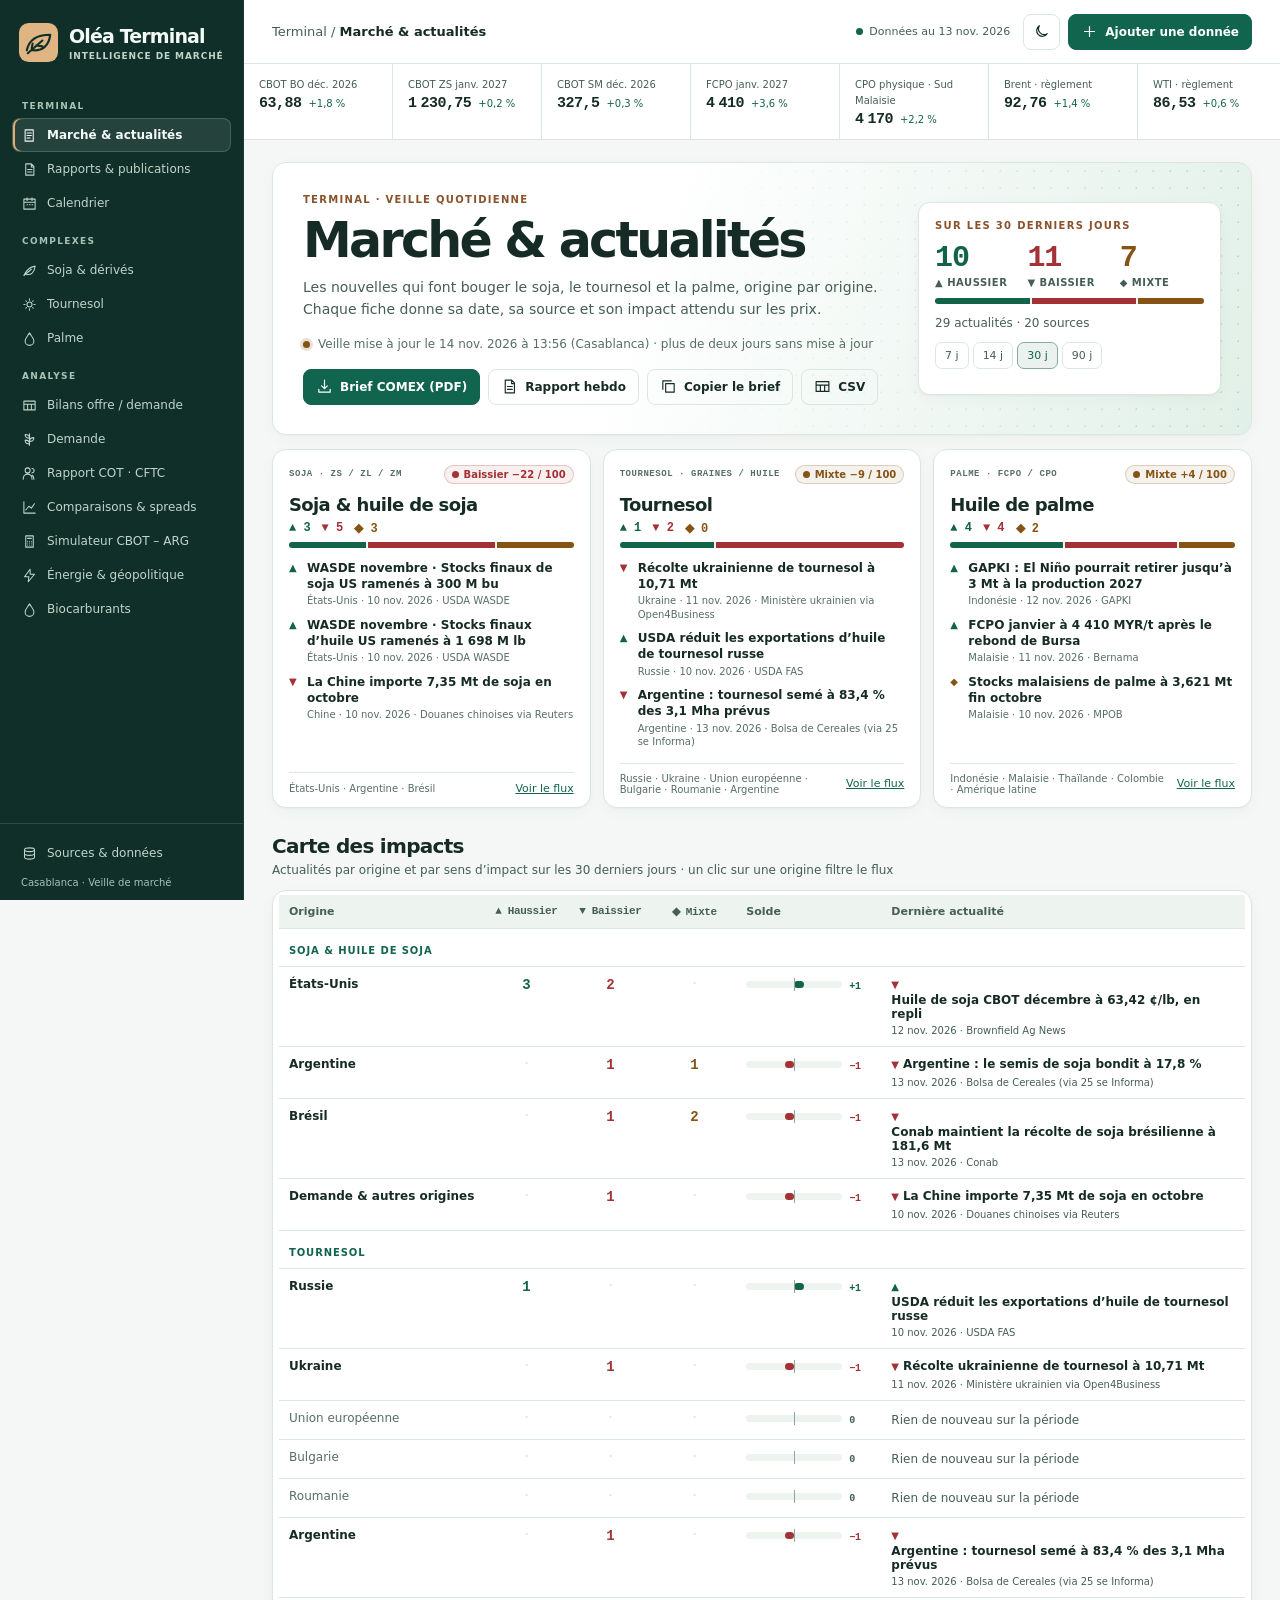
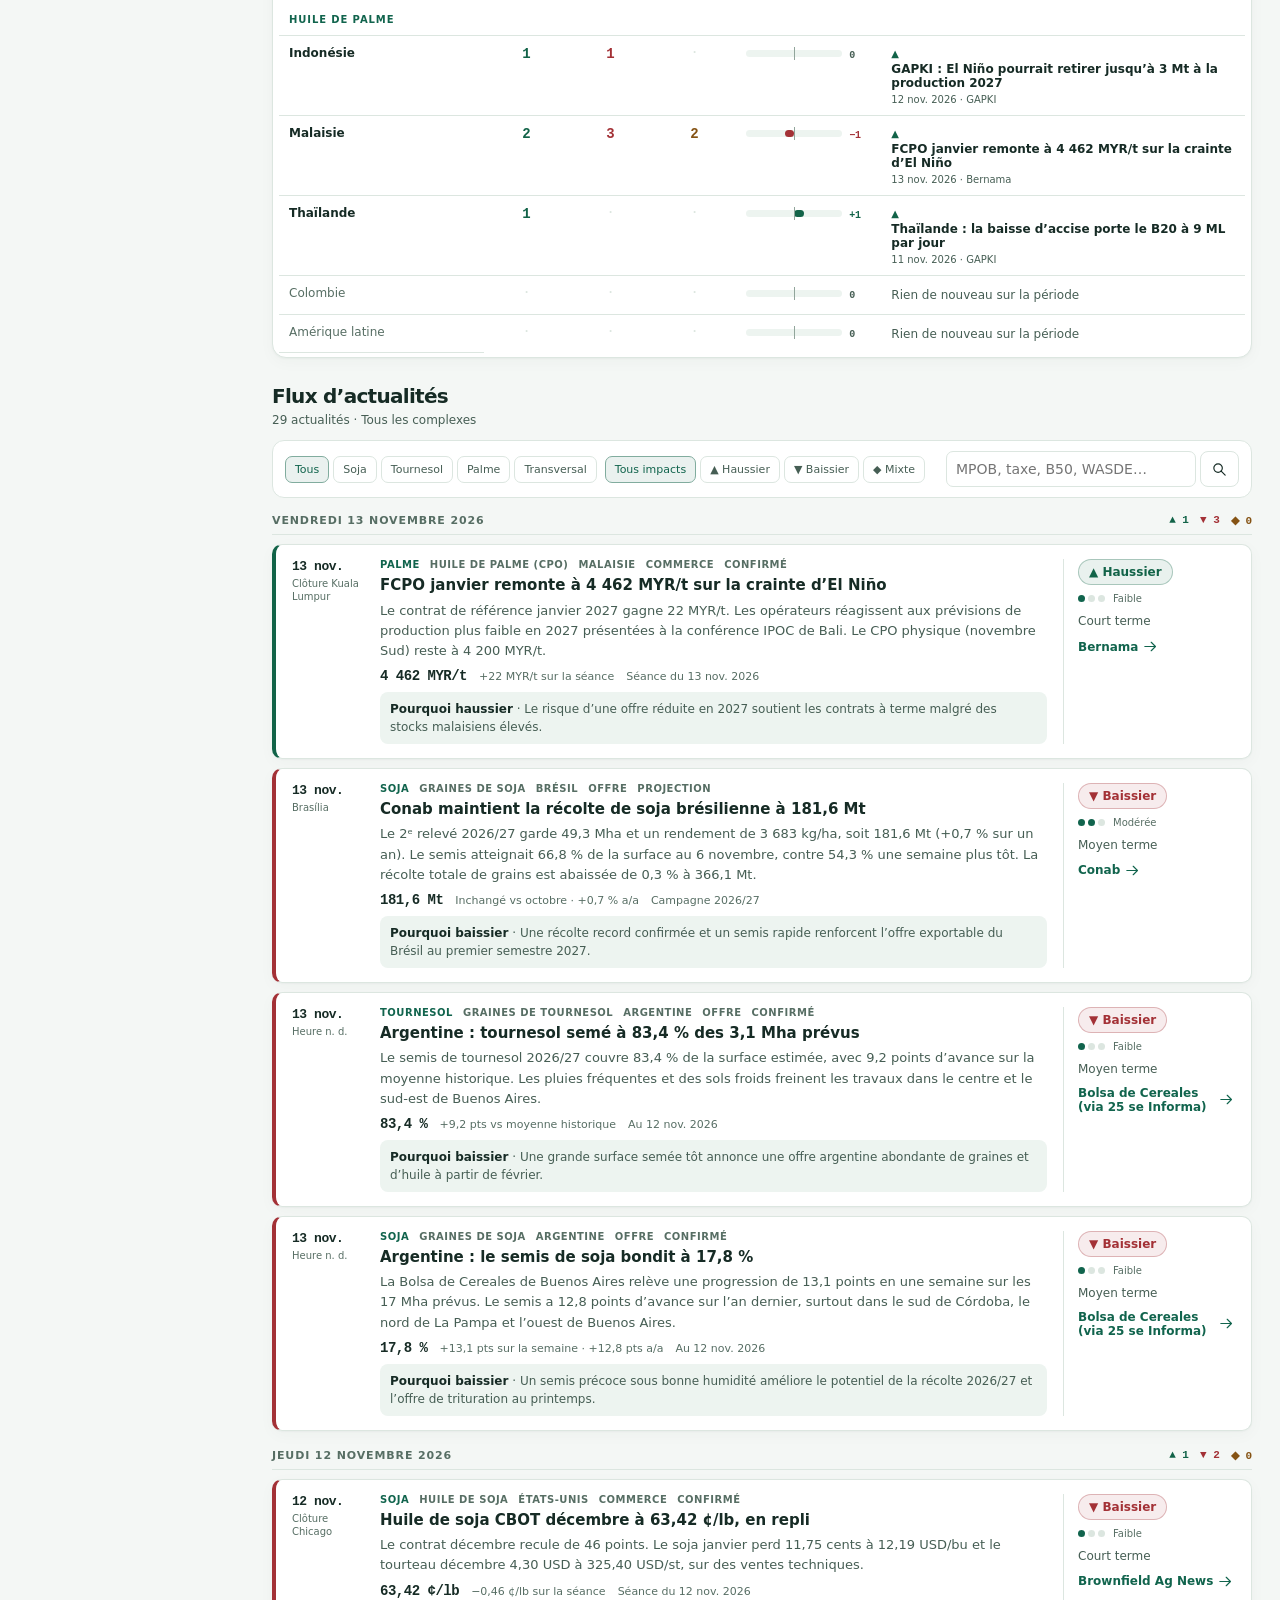
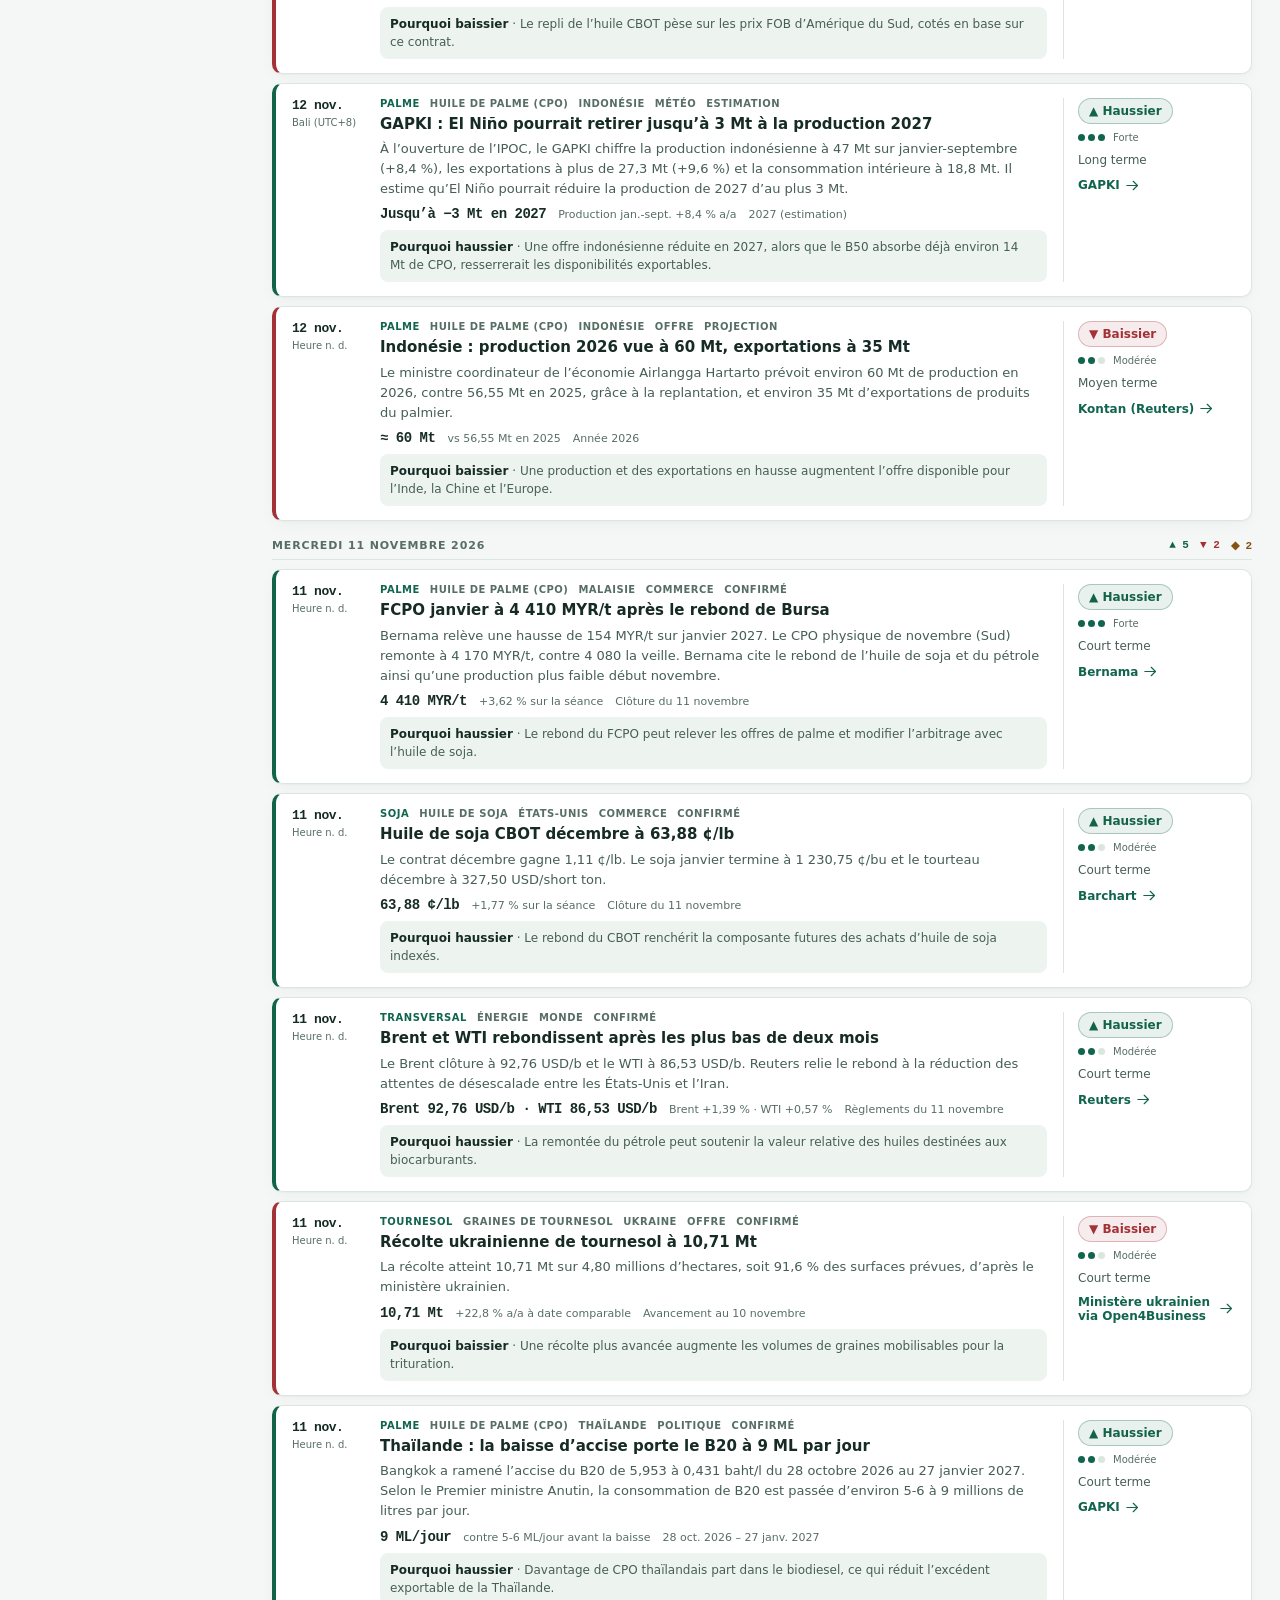
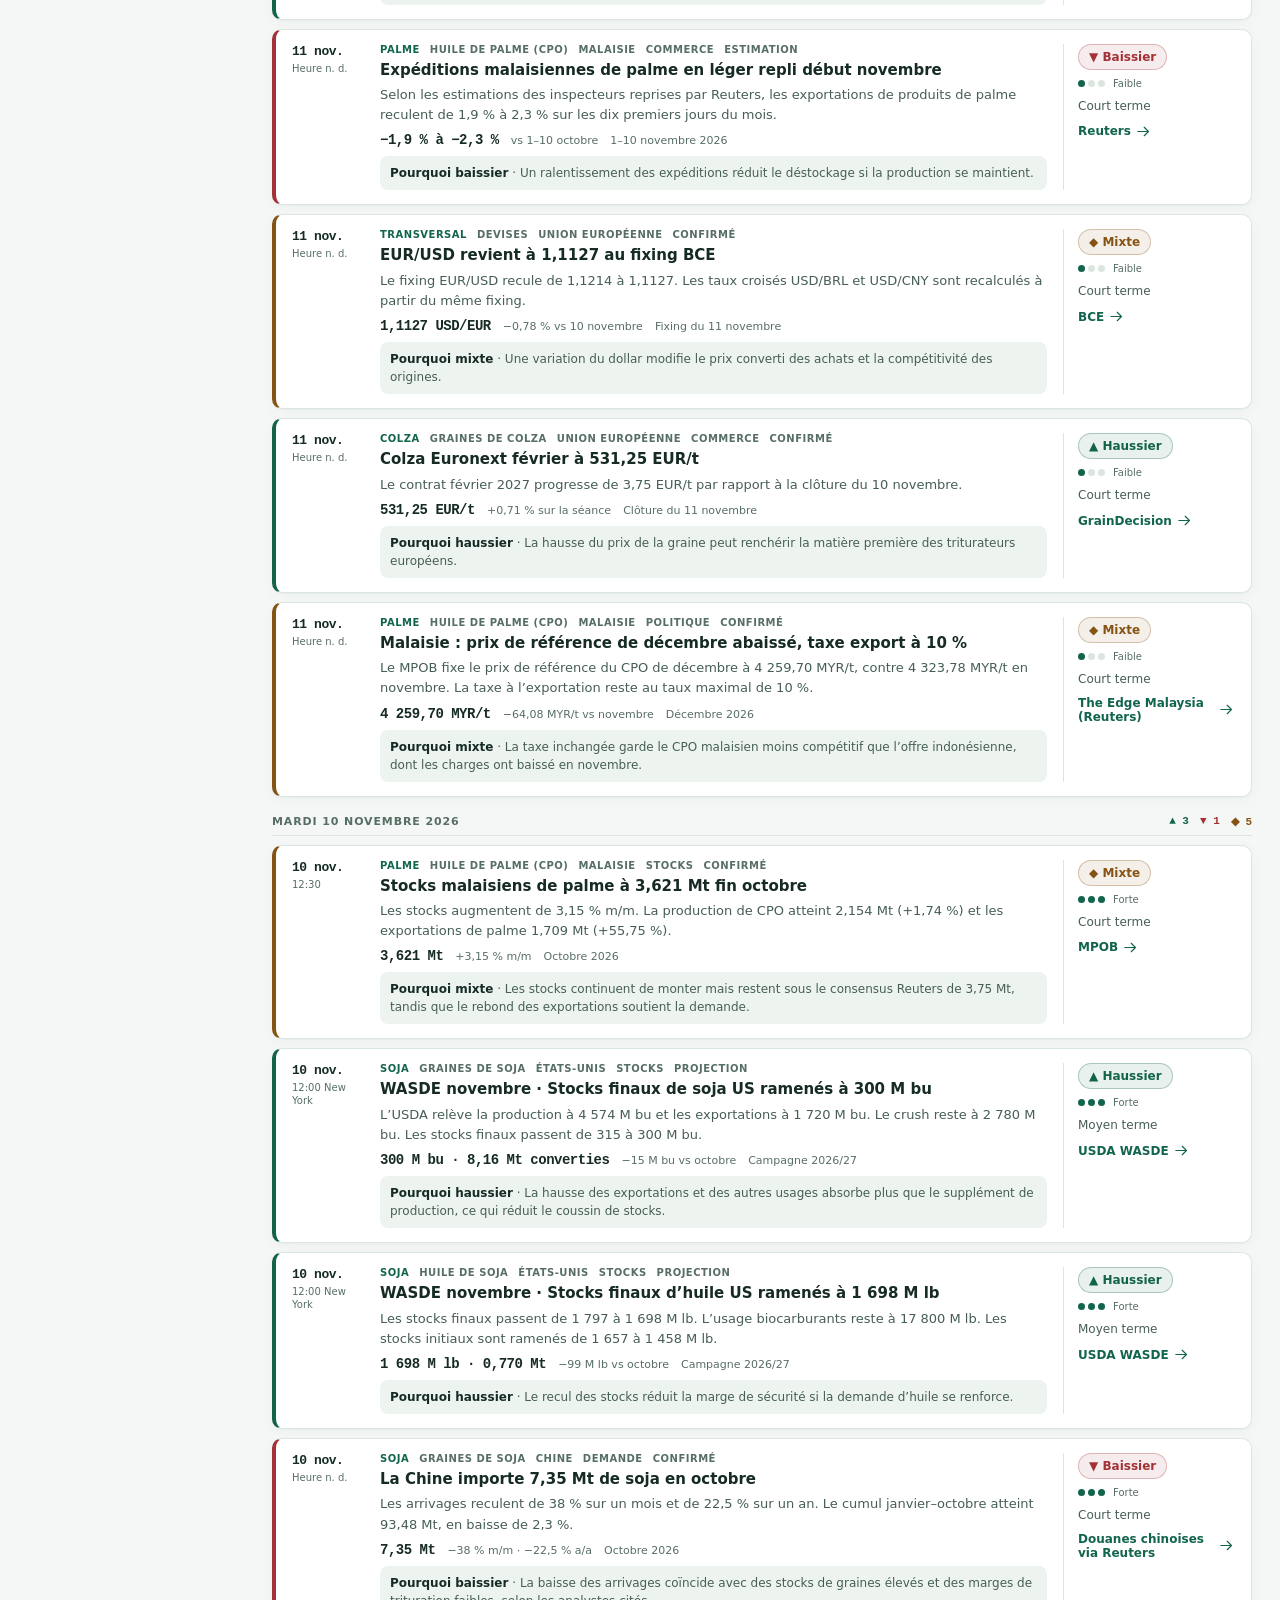
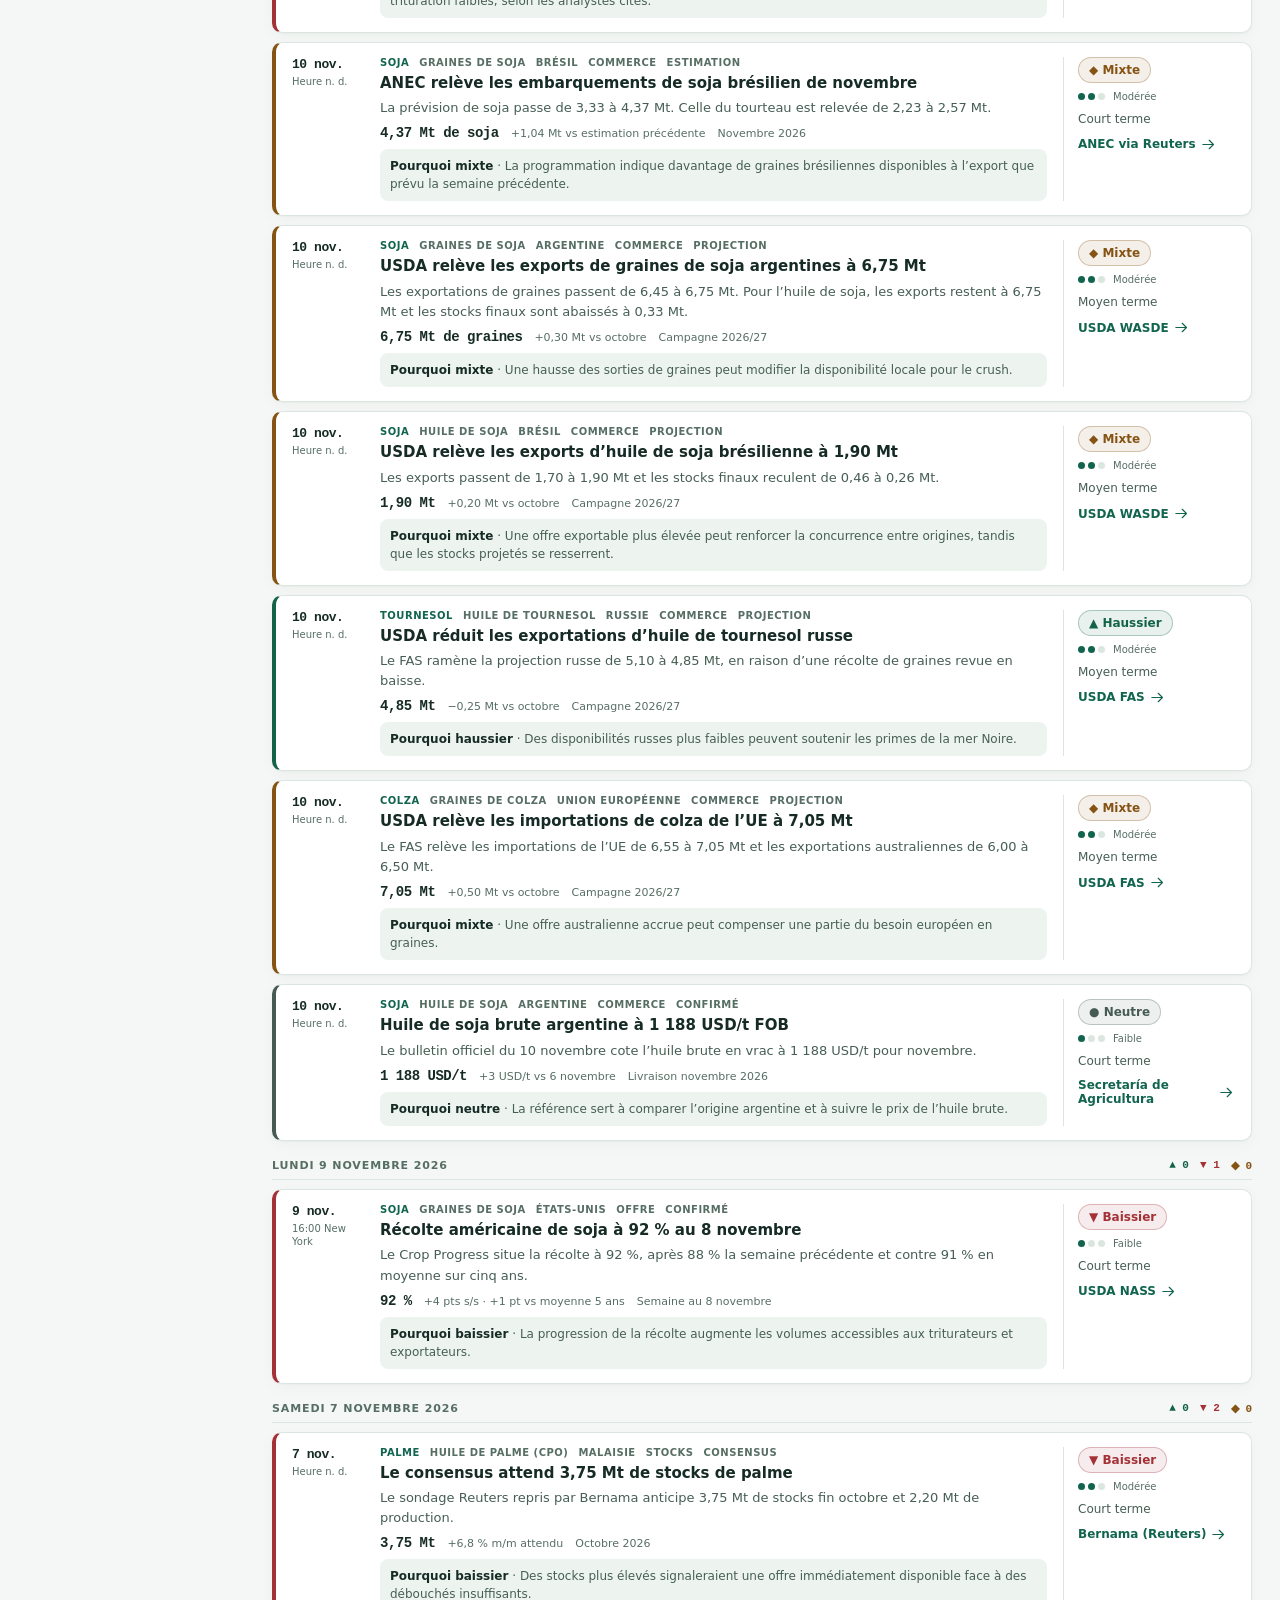
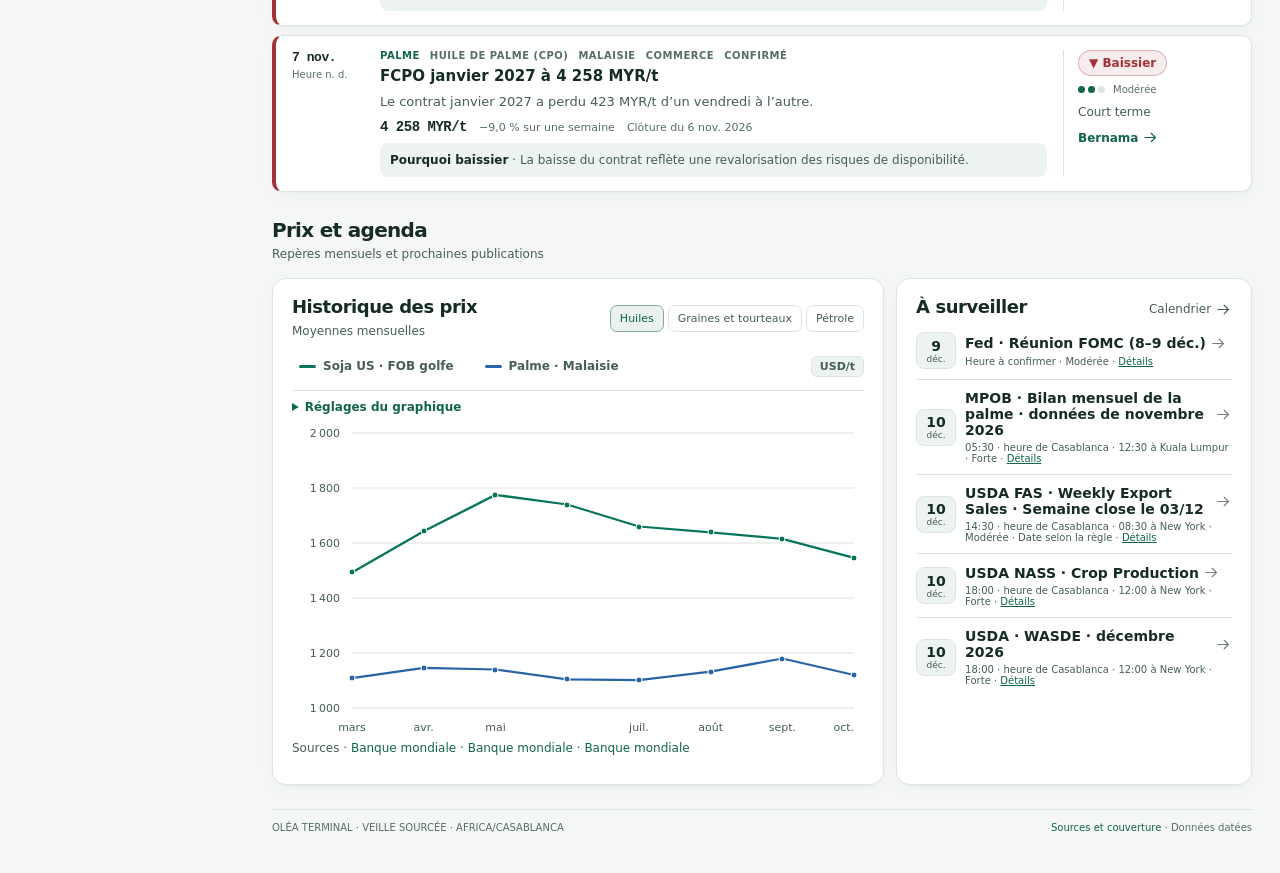
==== commit a7d640e1: "Marché & actualités : une page unique de veille par origine, alimentée chaque jour - Remplace Vue d'" ====
--- a/docs/index.html
+++ b/docs/index.html
@@ -6,9 +6,8 @@
   <meta name="description" content="Veille sourcée, fondamentaux, spreads et rapports pour les marchés mondiaux des huiles végétales.">
   <title>Oléa Terminal — Intelligence des huiles végétales</title>
   <link rel="icon" href="./favicon.svg?v=20261109-ui" type="image/svg+xml">
-  <link rel="stylesheet" href="./terminal/style.css?v=20261114-menu-terminal">
-  <link rel="stylesheet" href="./terminal/energy-news.css?v=20261114">
-  <script type="module" src="./terminal/app.js?v=20261114-energy-news-v2"></script>
+  <link rel="stylesheet" href="./terminal/style.css?v=20261114-news">
+  <script type="module" src="./terminal/app.js?v=20261114-news"></script>
 </head>
 <body>
   <div id="terminal"><div class="boot">Oléa Terminal · Chargement de l’espace de veille…</div></div>
--- a/docs/terminal/style.css
+++ b/docs/terminal/style.css
@@ -538,3 +538,87 @@
 .pub-note{margin-top:14px}
 @media(max-width:1100px){.pub-grid{grid-template-columns:1fr}}
 @media(max-width:470px){.pub-cols{grid-template-columns:1fr}.pub-card{padding:13px}}
+/* Marché & actualités · veille quotidienne */
+.news-hero{margin-bottom:14px}
+.news-hero .actions{flex-wrap:wrap}
+.news-status{display:flex;align-items:center;gap:8px;font-size:12px!important;color:var(--sub)!important;margin:0!important}
+.news-status .dot{width:7px;height:7px;border-radius:50%;background:var(--green);box-shadow:0 0 0 3px color-mix(in srgb,var(--green) 18%,transparent);flex:none}
+.news-status.stale .dot{background:var(--amber);box-shadow:0 0 0 3px color-mix(in srgb,var(--amber) 18%,transparent)}
+.news-tally{position:relative;background:var(--surface);border:1px solid var(--line);border-radius:12px;padding:15px 16px;display:grid;gap:10px;box-shadow:var(--shadow)}
+.news-tally p{margin:0!important;display:flex;flex-wrap:wrap;align-items:center;gap:8px;justify-content:space-between}
+.tally-grid{display:grid;grid-template-columns:repeat(3,1fr);gap:8px}
+.tally-grid div{display:flex;flex-direction:column;gap:4px}
+.tally-grid b{font-size:30px;line-height:1;font-weight:700}
+.tally-grid span{font-size:10px;color:var(--muted);font-weight:700;text-transform:uppercase;letter-spacing:.05em}
+.tally-bar{display:flex;gap:2px;height:6px;border-radius:3px;overflow:hidden;background:var(--surface2)}
+.tally-bar i{display:block;height:100%}
+.tally-bar .positive{background:var(--green)}.tally-bar .negative{background:var(--red)}.tally-bar .mixed{background:var(--amber)}
+.tally{display:inline-flex;gap:11px;font-size:12px;letter-spacing:0}
+.tally b{font-weight:700}
+.complex-grid{display:grid;grid-template-columns:repeat(3,minmax(0,1fr));gap:12px}
+.complex-card{border:1px solid var(--line);border-radius:var(--radius);background:var(--surface);box-shadow:var(--shadow);padding:15px 16px 12px;display:flex;flex-direction:column;gap:6px;min-width:0}
+.complex-card.active{border-color:var(--accent);box-shadow:0 0 0 1px var(--accent)}
+.complex-card h3{margin:4px 0 0;font-size:18px;letter-spacing:-.035em}
+.complex-card ul{list-style:none;padding:0;margin:6px 0 8px;display:grid;gap:9px}
+.complex-card li{display:grid;grid-template-columns:14px minmax(0,1fr);gap:4px;font-size:12px;line-height:1.35}
+.complex-card li .cell-link{font-weight:600;font-size:12px}
+.complex-card li small{display:block;color:var(--sub);font-size:10px;margin-top:2px}
+.complex-card footer{margin-top:auto;border-top:1px solid var(--line);padding-top:9px;display:flex;justify-content:space-between;gap:8px;font-size:10px;color:var(--sub);align-items:center}
+.complex-card footer .link-button{font-size:11px;white-space:nowrap}
+.mark{font-size:10px;line-height:1.6}
+.map-panel{padding:4px 6px}
+.impact-map th[scope=row]{white-space:nowrap;font-weight:600}
+.impact-map th[scope=row] .cell-link{font-weight:650}
+.impact-map thead th:nth-child(n+2):nth-child(-n+4),.impact-map .map-count{text-align:center;width:84px}
+.impact-map .map-count b{font-size:14px}
+.impact-map .map-zero{color:var(--line);font-weight:700}
+.impact-map .map-group th{background:transparent;color:var(--accent);font-size:10px;letter-spacing:.09em;text-transform:uppercase;padding-top:16px;border-bottom:1px solid var(--line)}
+.impact-map tr.active>*{background:color-mix(in srgb,var(--accent) 8%,var(--surface))}
+.impact-map tr.quiet th .cell-link{color:var(--sub);font-weight:500}
+.impact-map tbody tr:not(.map-group):hover>*{background:var(--surface2)}
+.impact-map .map-last{min-width:260px}
+.impact-map .map-last .cell-link{font-weight:600}
+.net{display:flex;align-items:center;gap:7px}
+.net small{min-width:22px;font-weight:700}
+.net-bar{position:relative;width:96px;height:7px;border-radius:4px;background:var(--surface2);flex:none}
+.net-bar:after{content:"";position:absolute;left:50%;top:-3px;bottom:-3px;width:1px;background:var(--grid-strong)}
+.net-bar span{position:absolute;top:0;bottom:0;border-radius:4px;background:currentColor}
+#news-feed{scroll-margin-top:12px}
+.news-toolbar{display:flex;flex-wrap:wrap;gap:8px;align-items:center;margin:0 0 16px;padding:10px 12px;border:1px solid var(--line);border-radius:12px;background:var(--surface)}
+.news-search{display:flex;gap:4px;margin-left:auto}
+.news-search input{width:min(250px,60vw)}
+.news-search .button{padding-inline:10px}
+.news-day{margin:0 0 18px}
+.news-day>h3{display:flex;justify-content:space-between;align-items:center;gap:10px;font-size:11px;text-transform:uppercase;letter-spacing:.08em;color:var(--sub);margin:0 0 9px;padding-bottom:7px;border-bottom:1px solid var(--line)}
+.news-day>h3 .tally{font-size:11px}
+.news-list{display:grid;gap:9px}
+.news-item{display:grid;grid-template-columns:72px minmax(0,1fr) 172px;gap:16px;padding:14px 16px;border:1px solid var(--line);border-left:4px solid var(--neutral);border-radius:10px;background:var(--surface);box-shadow:var(--shadow)}
+.news-item[data-impact=positive]{border-left-color:var(--green)}
+.news-item[data-impact=negative]{border-left-color:var(--red)}
+.news-item[data-impact=mixed]{border-left-color:var(--amber)}
+.news-when b{display:block;font-size:13px}
+.news-when small{display:block;color:var(--sub);font-size:10px;margin-top:3px;line-height:1.3}
+.news-tags{display:flex;flex-wrap:wrap;gap:4px 10px;font-size:10px;color:var(--sub);text-transform:uppercase;letter-spacing:.05em;font-weight:650}
+.news-tag{color:var(--accent)}
+.news-item h4{margin:6px 0 5px;font-size:15px;line-height:1.3;letter-spacing:-.02em}
+.news-item h4 .cell-link{font-size:inherit;font-weight:700}
+.news-summary{margin:0 0 7px;color:var(--muted);font-size:13px;line-height:1.55}
+.news-figure{display:flex;flex-wrap:wrap;align-items:baseline;gap:4px 12px;margin:0 0 8px;font-size:11px;color:var(--sub)}
+.news-figure b{color:var(--text);font-size:14px}
+.news-why{margin:0;font-size:12px;line-height:1.5;color:var(--muted);padding:8px 10px;background:var(--surface2);border-radius:8px}
+.news-why strong{color:var(--text)}
+.news-side{display:flex;flex-direction:column;align-items:flex-start;gap:8px;font-size:11px;border-left:1px solid var(--line);padding-left:14px}
+.impact-pill{display:inline-flex;gap:6px;align-items:center;padding:5px 10px;border-radius:999px;font-weight:700;font-size:12px;border:1px solid color-mix(in srgb,currentColor 30%,transparent);background:color-mix(in srgb,currentColor 9%,transparent);color:var(--neutral)}
+.impact-pill[data-impact=positive]{color:var(--green)}
+.impact-pill[data-impact=negative]{color:var(--red)}
+.impact-pill[data-impact=mixed]{color:var(--amber)}
+.intensity{display:inline-flex;align-items:center;gap:3px;color:var(--sub);font-size:10px}
+.intensity i{width:7px;height:7px;border-radius:50%;background:var(--line)}
+.intensity i.on{background:var(--accent)}
+.intensity span{margin-left:5px}
+.news-source{font-weight:650;font-size:12px;overflow-wrap:anywhere;display:inline-flex;align-items:center;gap:4px}
+.news-more{display:flex;justify-content:center;margin:4px 0 8px}
+@media(max-width:1100px){.complex-grid{grid-template-columns:1fr}.news-item{grid-template-columns:64px minmax(0,1fr) 150px}}
+@media(max-width:760px){.news-item{grid-template-columns:1fr;gap:9px}.news-when{display:flex;gap:8px;align-items:baseline}.news-when small{margin:0}.news-side{flex-direction:row;flex-wrap:wrap;align-items:center;border-left:0;padding-left:0;border-top:1px solid var(--line);padding-top:9px}.news-search{margin-left:0;width:100%}.news-search input{flex:1;width:auto}.tally-grid b{font-size:24px}}
+.impact-map tbody th{background:transparent;color:var(--text);font-size:12px}
+.impact-map thead th{white-space:nowrap}
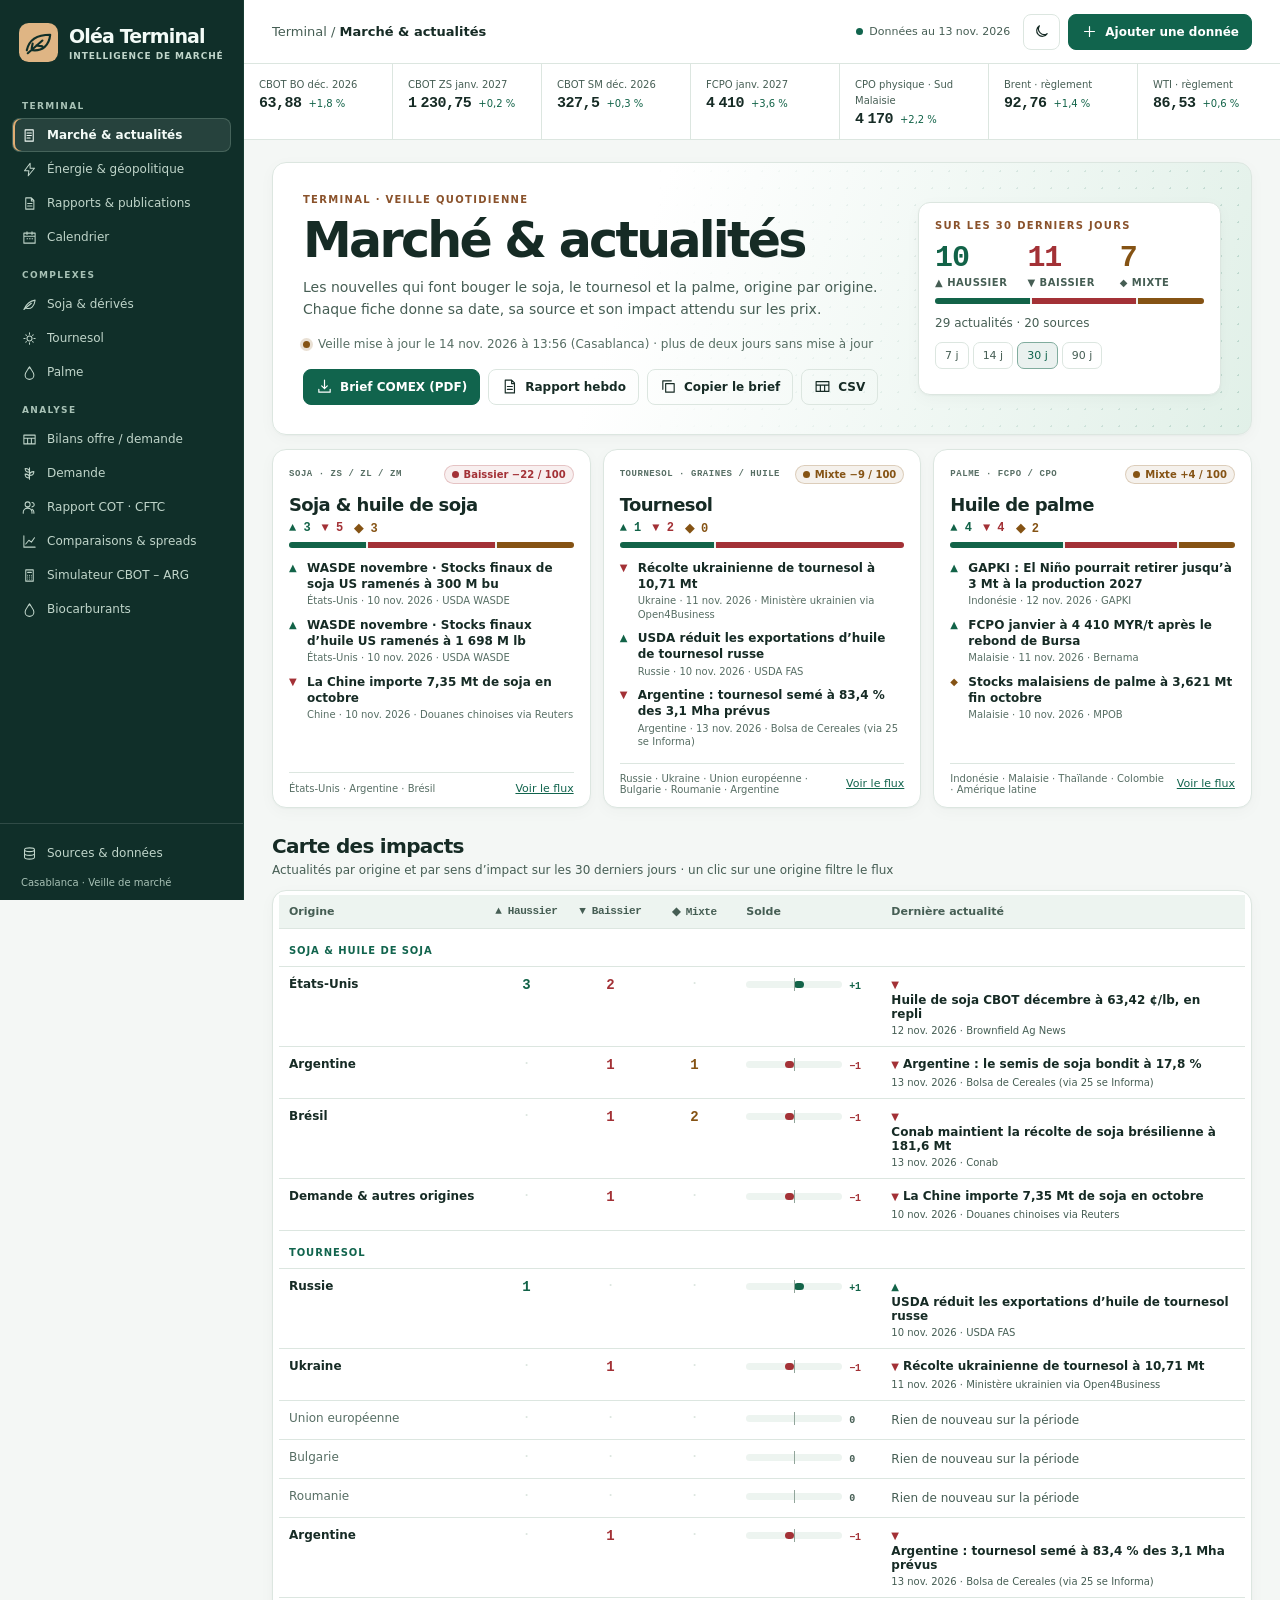
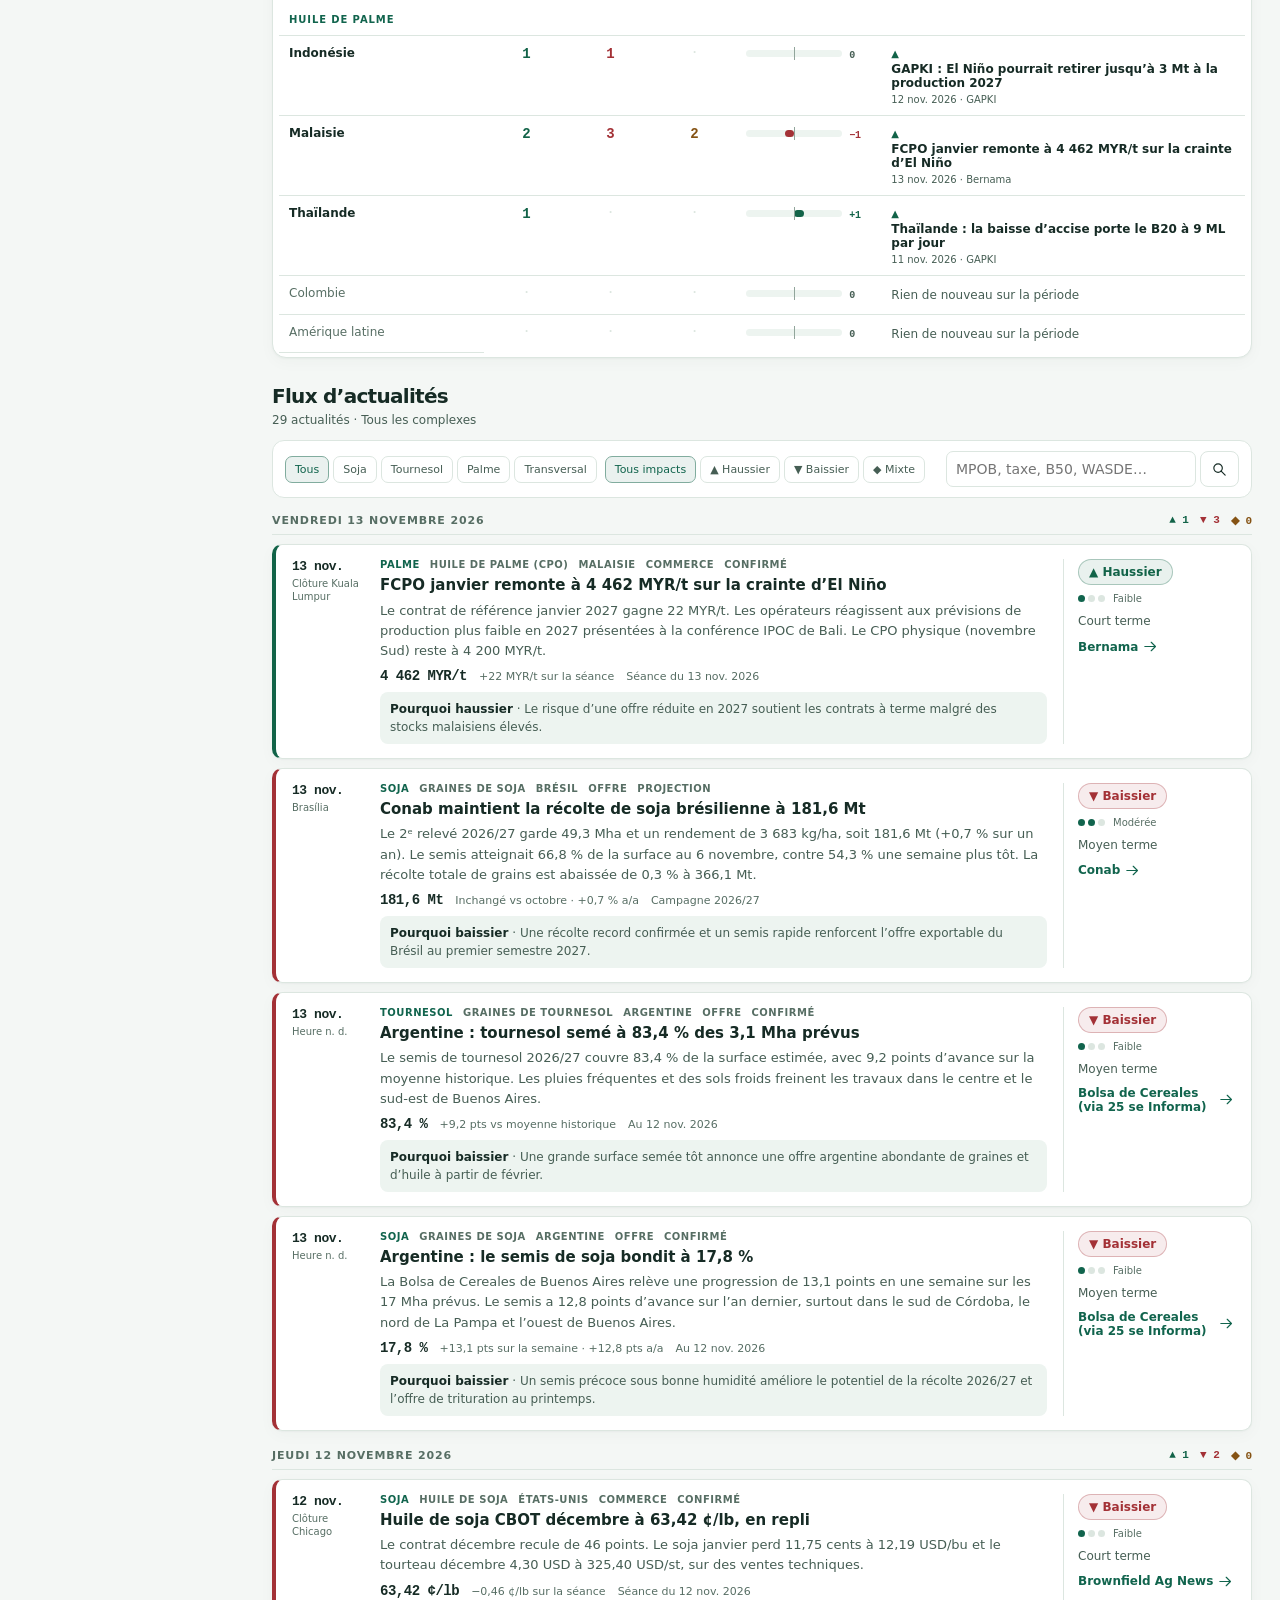
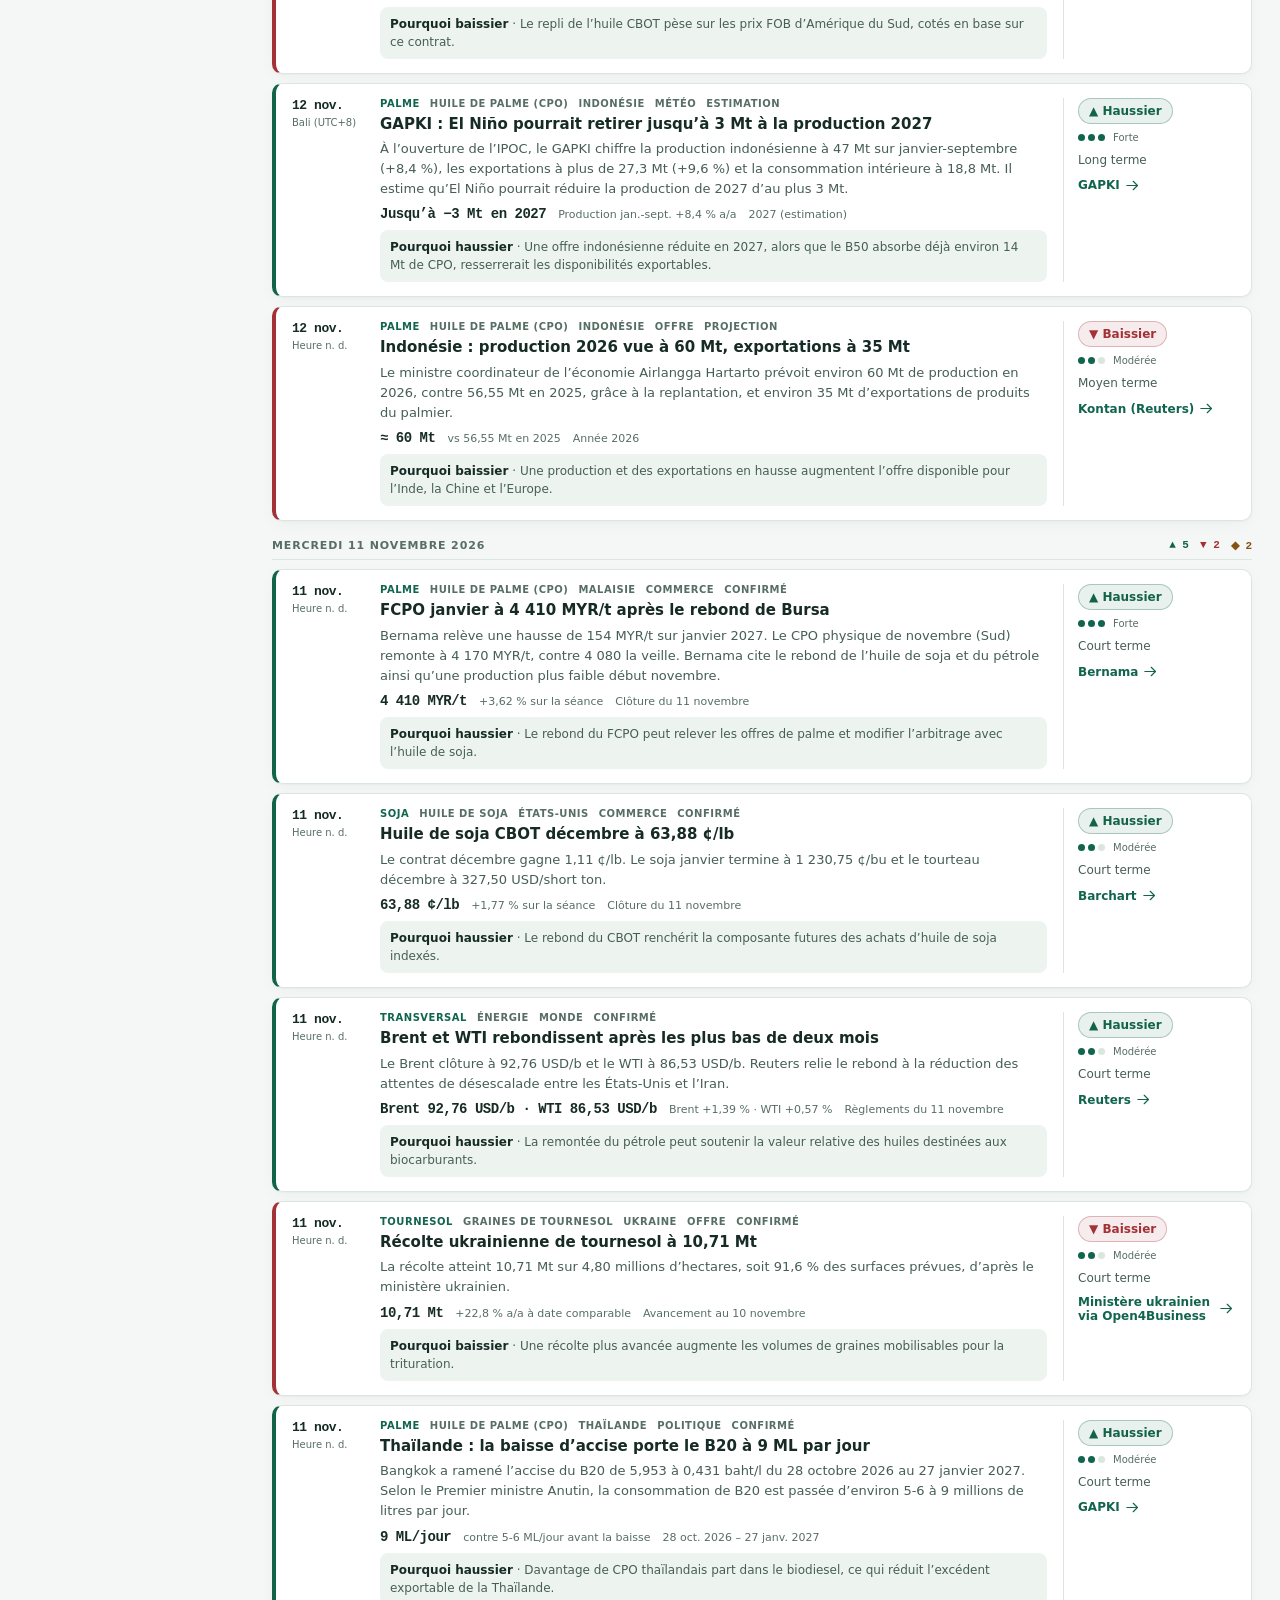
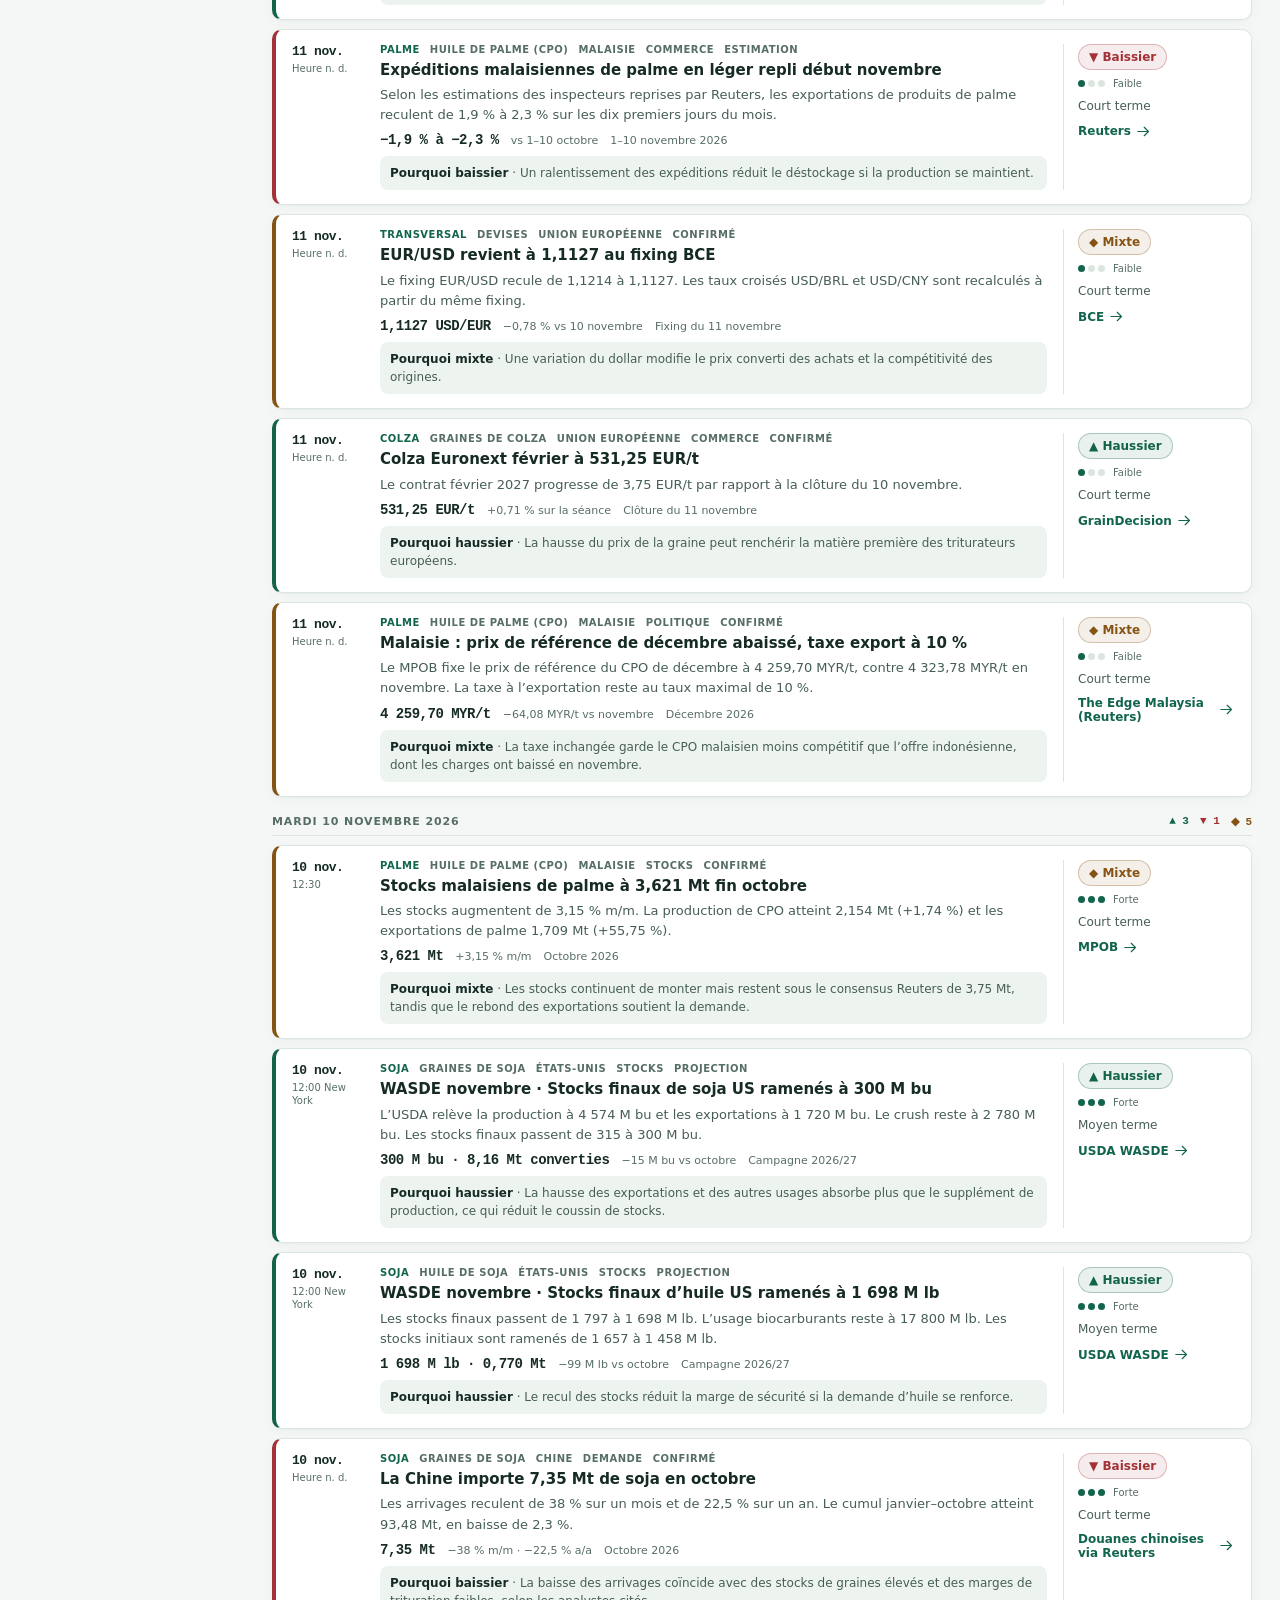
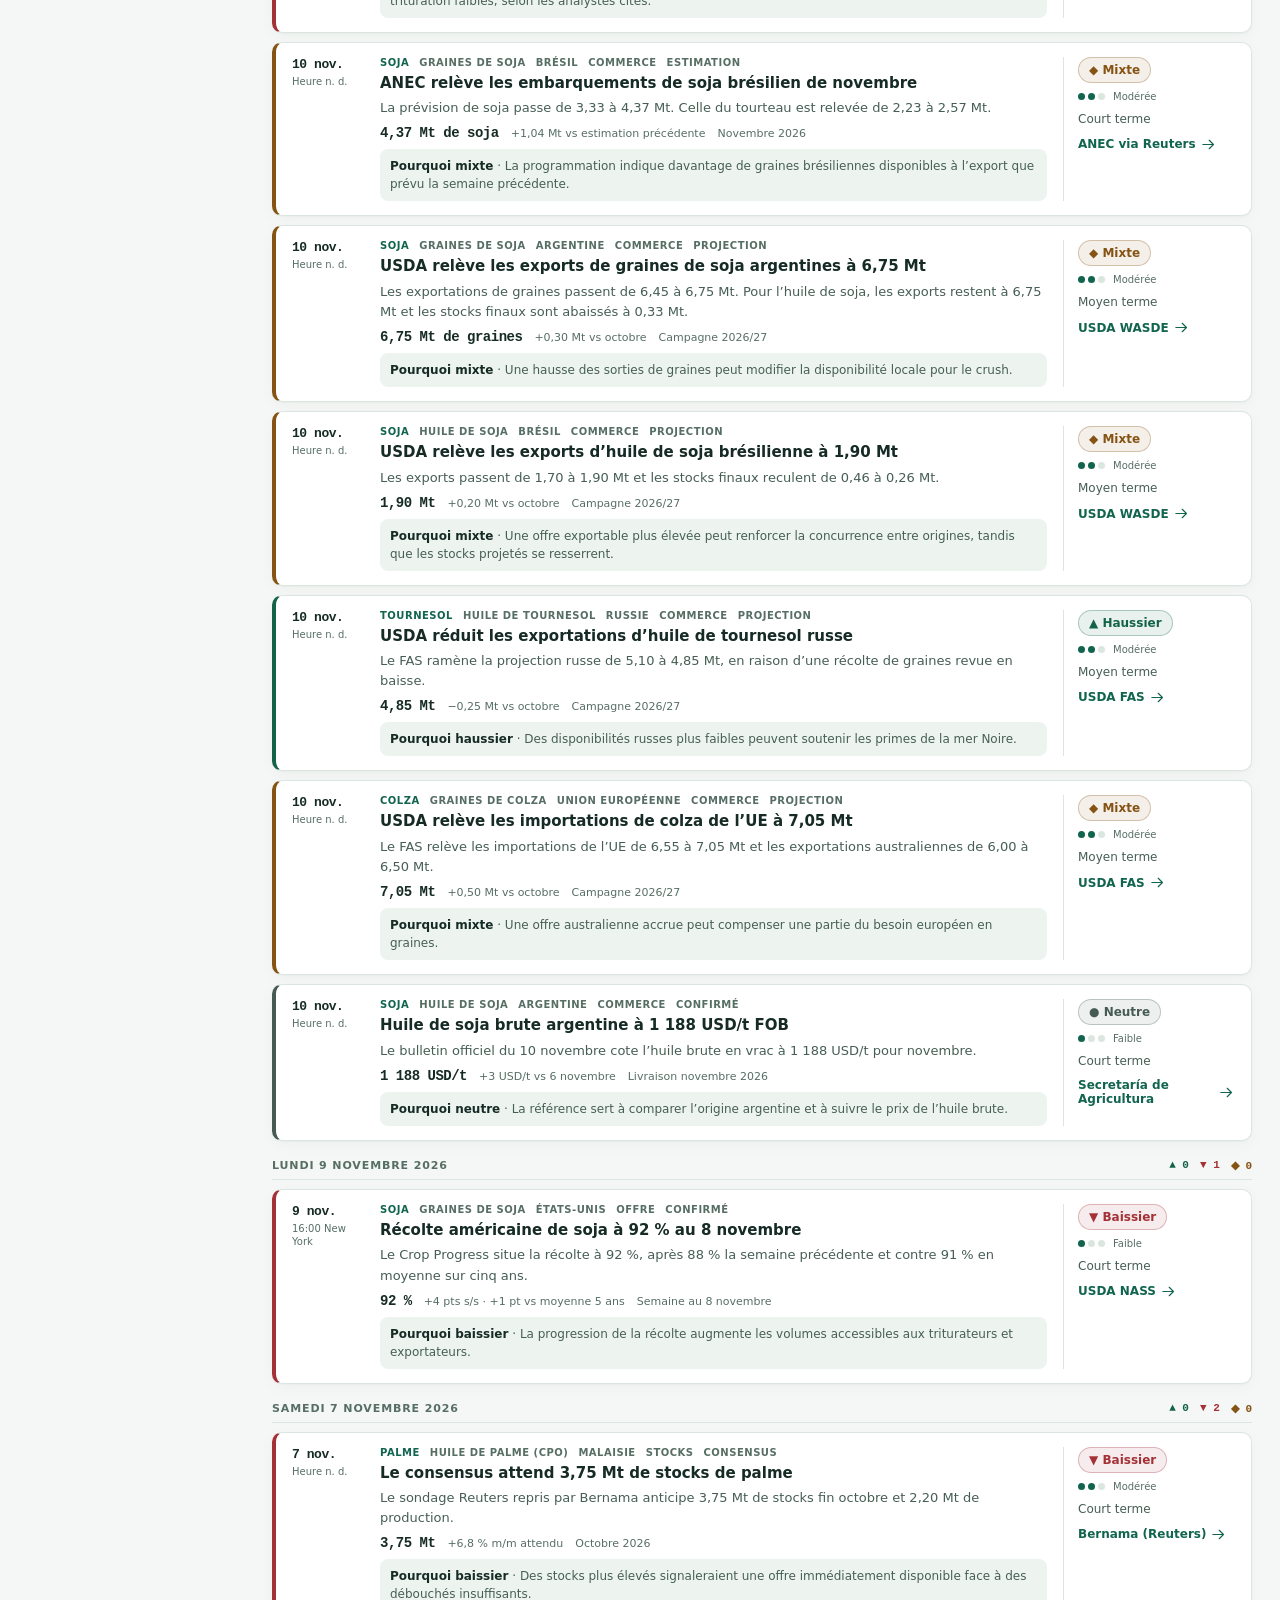
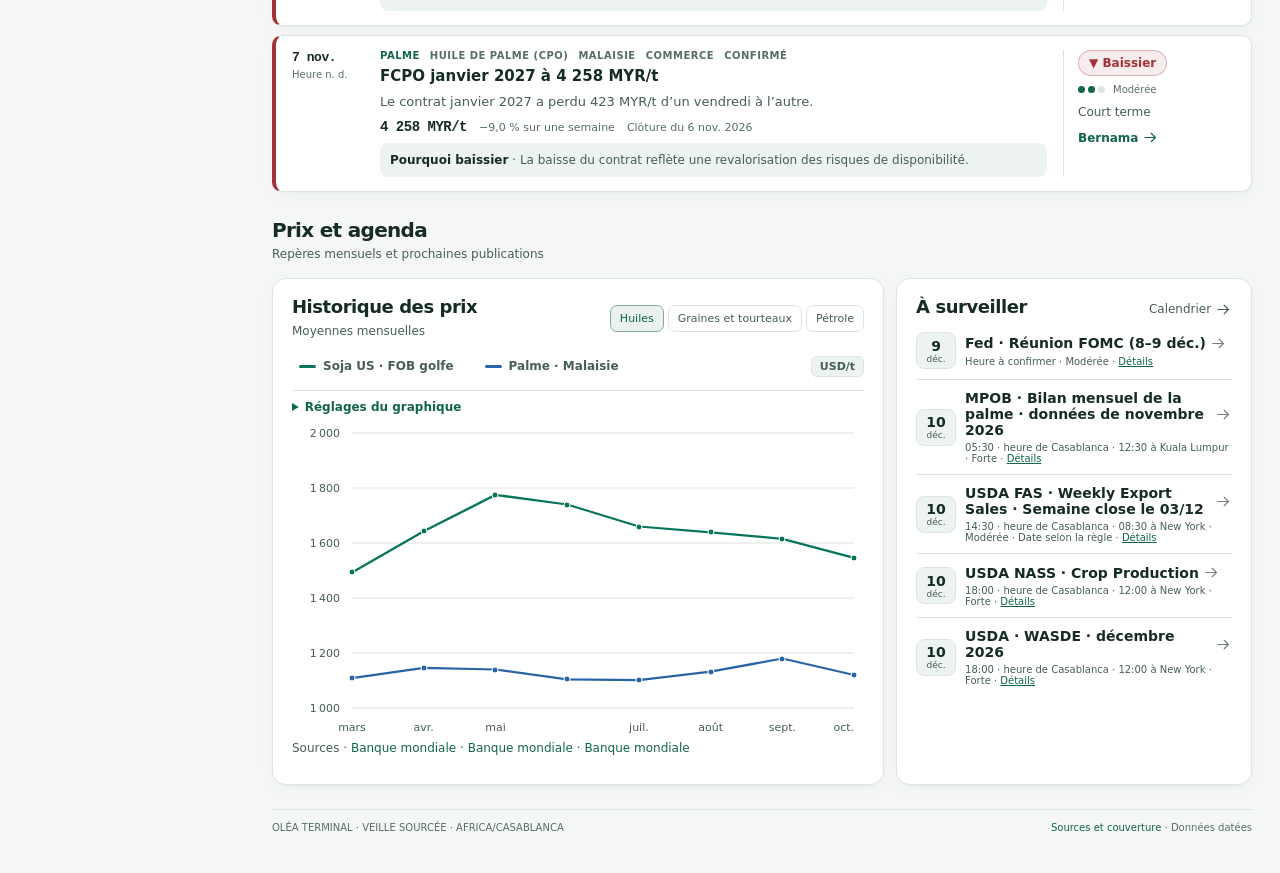
==== commit b8bc2ad6: "Menu : Énergie & géopolitique passe dans la rubrique Terminal Co-Authored-By: Claude Opus 5.5 <norep" ====
--- a/docs/index.html
+++ b/docs/index.html
@@ -7,7 +7,8 @@
   <title>Oléa Terminal — Intelligence des huiles végétales</title>
   <link rel="icon" href="./favicon.svg?v=20261109-ui" type="image/svg+xml">
   <link rel="stylesheet" href="./terminal/style.css?v=20261114-news">
-  <script type="module" src="./terminal/app.js?v=20261114-news"></script>
+  <link rel="stylesheet" href="./terminal/energy-news.css?v=20261114">
+  <script type="module" src="./terminal/app.js?v=20261114-energie-terminal"></script>
 </head>
 <body>
   <div id="terminal"><div class="boot">Oléa Terminal · Chargement de l’espace de veille…</div></div>
--- a/docs/terminal/energy-news.css
+++ b/docs/terminal/energy-news.css
@@ -0,0 +1,50 @@
+.energy-page{display:grid;gap:22px}
+.energy-hero{display:flex;justify-content:space-between;align-items:end;gap:24px;padding:25px 27px;border:1px solid var(--line);border-radius:var(--radius);background:linear-gradient(115deg,var(--hero-tint),var(--surface) 78%)}
+.energy-hero h1{margin:0 0 9px;font-size:clamp(27px,3.4vw,43px);letter-spacing:-.05em;line-height:1.1}
+.energy-hero p{margin:0;color:var(--muted);line-height:1.55;max-width:65ch}
+.energy-hero-actions{display:flex;align-items:flex-end;flex-direction:column;gap:10px;text-align:right;flex:0 0 auto}
+.energy-status{font-size:11px;font-weight:650}
+.energy-status .dot{color:var(--accent);vertical-align:1px}
+.energy-heading{display:flex;justify-content:space-between;align-items:end;gap:12px;margin-bottom:12px}
+.energy-heading h2{margin:0 0 4px;font-size:21px;letter-spacing:-.03em}
+.energy-heading p{margin:0}
+.energy-heading a{font-size:12px;font-weight:650}
+.energy-filters{display:grid;grid-template-columns:1fr 1fr minmax(105px,.66fr) minmax(135px,1.25fr);gap:10px;background:var(--surface2);border:1px solid var(--line);padding:11px 12px;border-radius:10px;margin:14px 0 4px}
+.energy-filters label{display:grid;min-width:0;gap:5px;color:var(--muted);font-size:11px;font-weight:650}
+.energy-filters input,.energy-filters select{width:100%;min-width:0}
+.energy-story{padding:15px 1px;border-bottom:1px solid var(--line);overflow-wrap:anywhere}
+.energy-story-meta{display:flex;flex-wrap:wrap;align-items:center;gap:6px 10px;color:var(--muted);font-size:11px}
+.energy-topic{padding:4px 8px;border-radius:5px;background:var(--surface2);color:var(--accent);font-weight:750}
+.energy-story h3{margin:8px 0 5px;font-size:17px;line-height:1.4;letter-spacing:-.015em}
+.energy-story h3 a{color:var(--text)}
+.energy-story h3 .ico{color:var(--accent);width:14px}
+.energy-story p{margin:5px 0;color:var(--muted);line-height:1.55}
+.energy-story .energy-impact{border-left:2px solid var(--line);padding-left:9px;margin:7px 0 0;font-size:12px}
+.energy-impact strong{color:var(--text);margin-right:5px}
+.energy-story small{display:block;margin-top:6px;color:var(--sub);font-size:10px}
+.energy-more{margin-top:13px}
+.energy-sources{margin-top:13px;color:var(--muted);font-size:12px;line-height:1.55}
+.energy-sources summary{color:var(--accent);font-weight:650;cursor:pointer}
+.energy-provider-grid{display:grid;grid-template-columns:repeat(3,minmax(0,1fr));padding:0;gap:7px;list-style:none}
+.energy-provider-grid li{display:grid;gap:2px;padding:7px 9px;border:1px solid var(--line);border-radius:7px}
+.energy-provider-grid strong{color:var(--text)}
+.energy-quotes{display:grid;grid-template-columns:repeat(5,minmax(0,1fr));gap:8px;margin-bottom:10px}
+.energy-quote{padding:12px;background:var(--surface);border:1px solid var(--line);border-radius:10px;min-width:0}
+.energy-quote h3,.energy-plot h3,.energy-route-grid h3{margin:0 0 4px;font-size:14px;letter-spacing:-.015em}
+.energy-quote p{margin:3px 0;line-height:1.45}
+.energy-quote .energy-value{margin-top:9px;color:var(--muted)}
+.energy-value strong{font-size:clamp(15px,1.7vw,22px);color:var(--text)}
+.energy-value span{font-size:10px;white-space:nowrap}
+.energy-chart-grid{display:grid;grid-template-columns:repeat(2,minmax(0,1fr));gap:10px}
+.energy-chart-grid .energy-plot:first-child{grid-column:1/-1}
+.energy-plot{min-width:0}
+.energy-route-grid{display:grid;grid-template-columns:repeat(4,minmax(0,1fr));gap:8px}
+.energy-route-grid p{margin:5px 0 0;color:var(--muted);line-height:1.55}
+@media(max-width:1120px){.energy-route-grid{grid-template-columns:repeat(2,minmax(0,1fr))}}
+@media(max-width:820px){
+  .energy-hero{align-items:start;flex-direction:column;gap:14px;padding:18px}
+  .energy-hero-actions{align-items:start;text-align:left}
+  .energy-filters,.energy-provider-grid,.energy-quotes{grid-template-columns:repeat(2,minmax(0,1fr))}
+  .energy-chart-grid{grid-template-columns:minmax(0,1fr)}
+}
+@media(max-width:420px){.energy-route-grid{grid-template-columns:minmax(0,1fr)}}
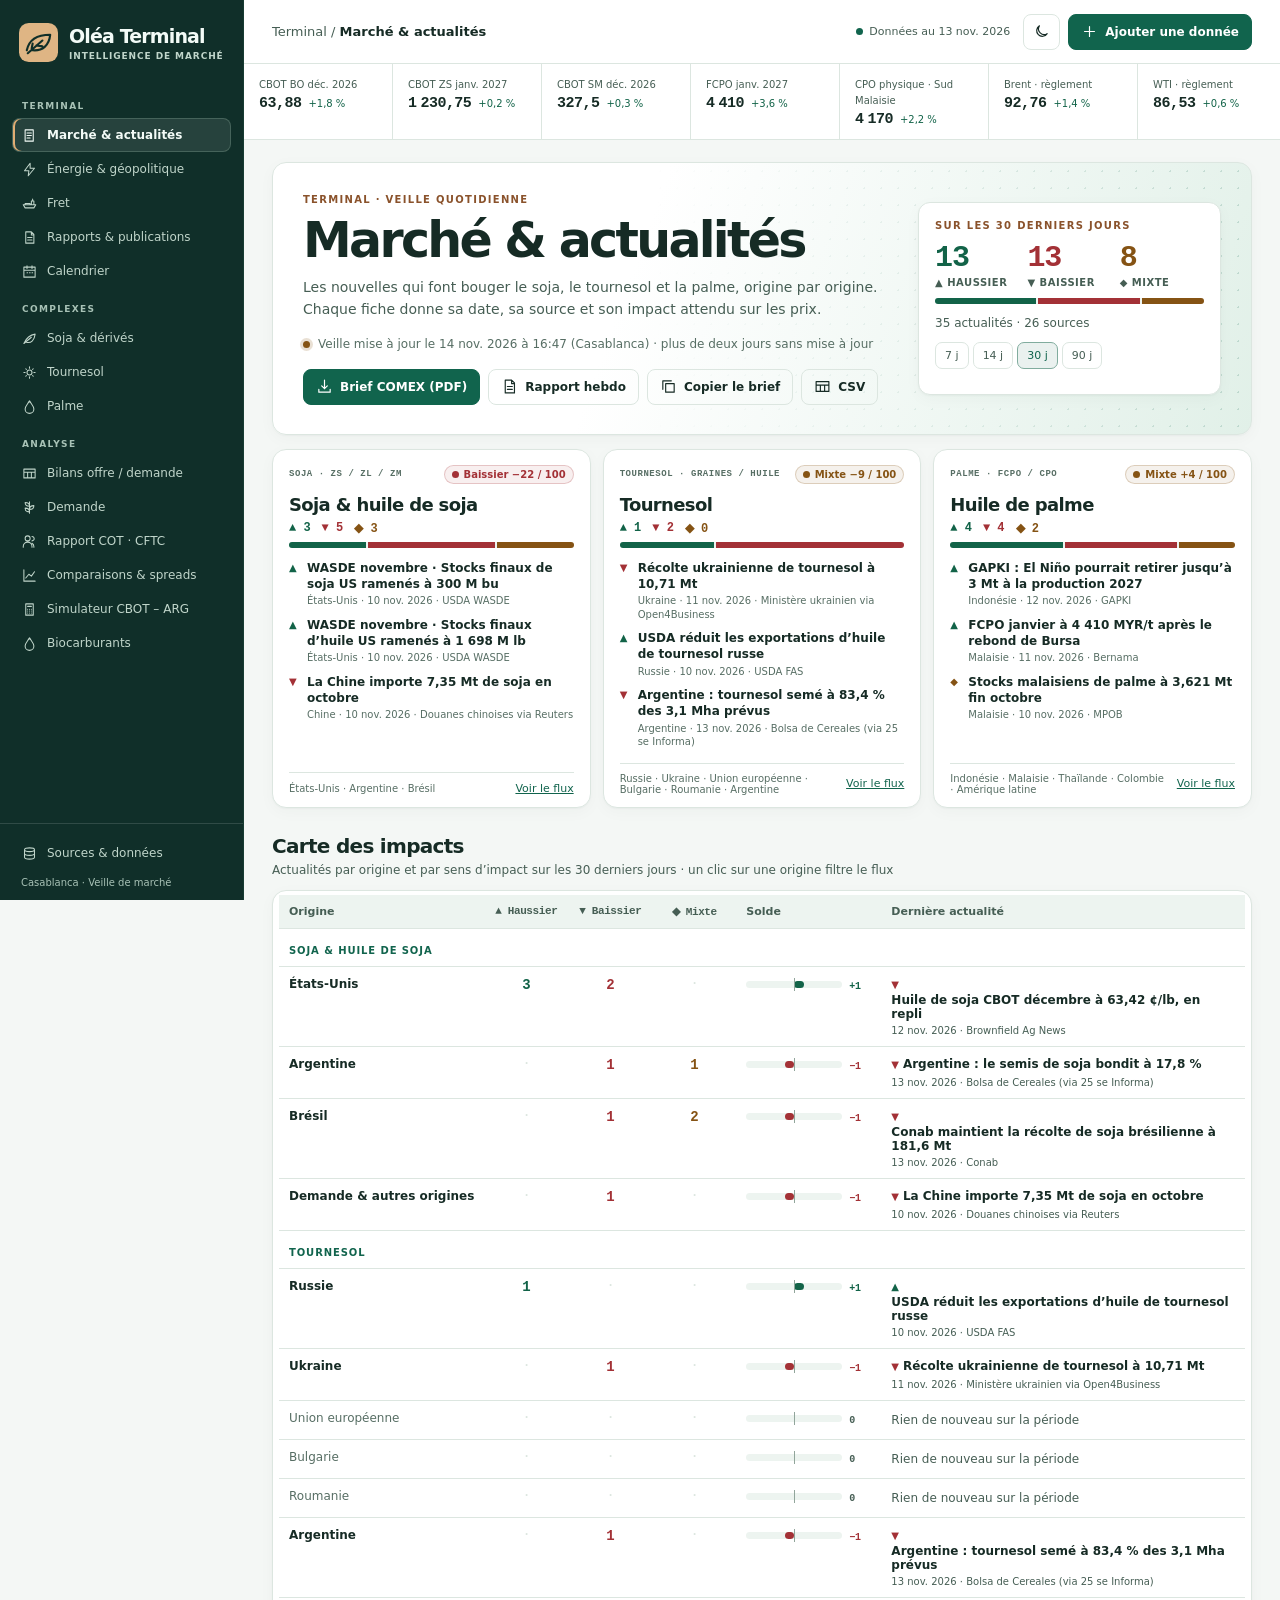
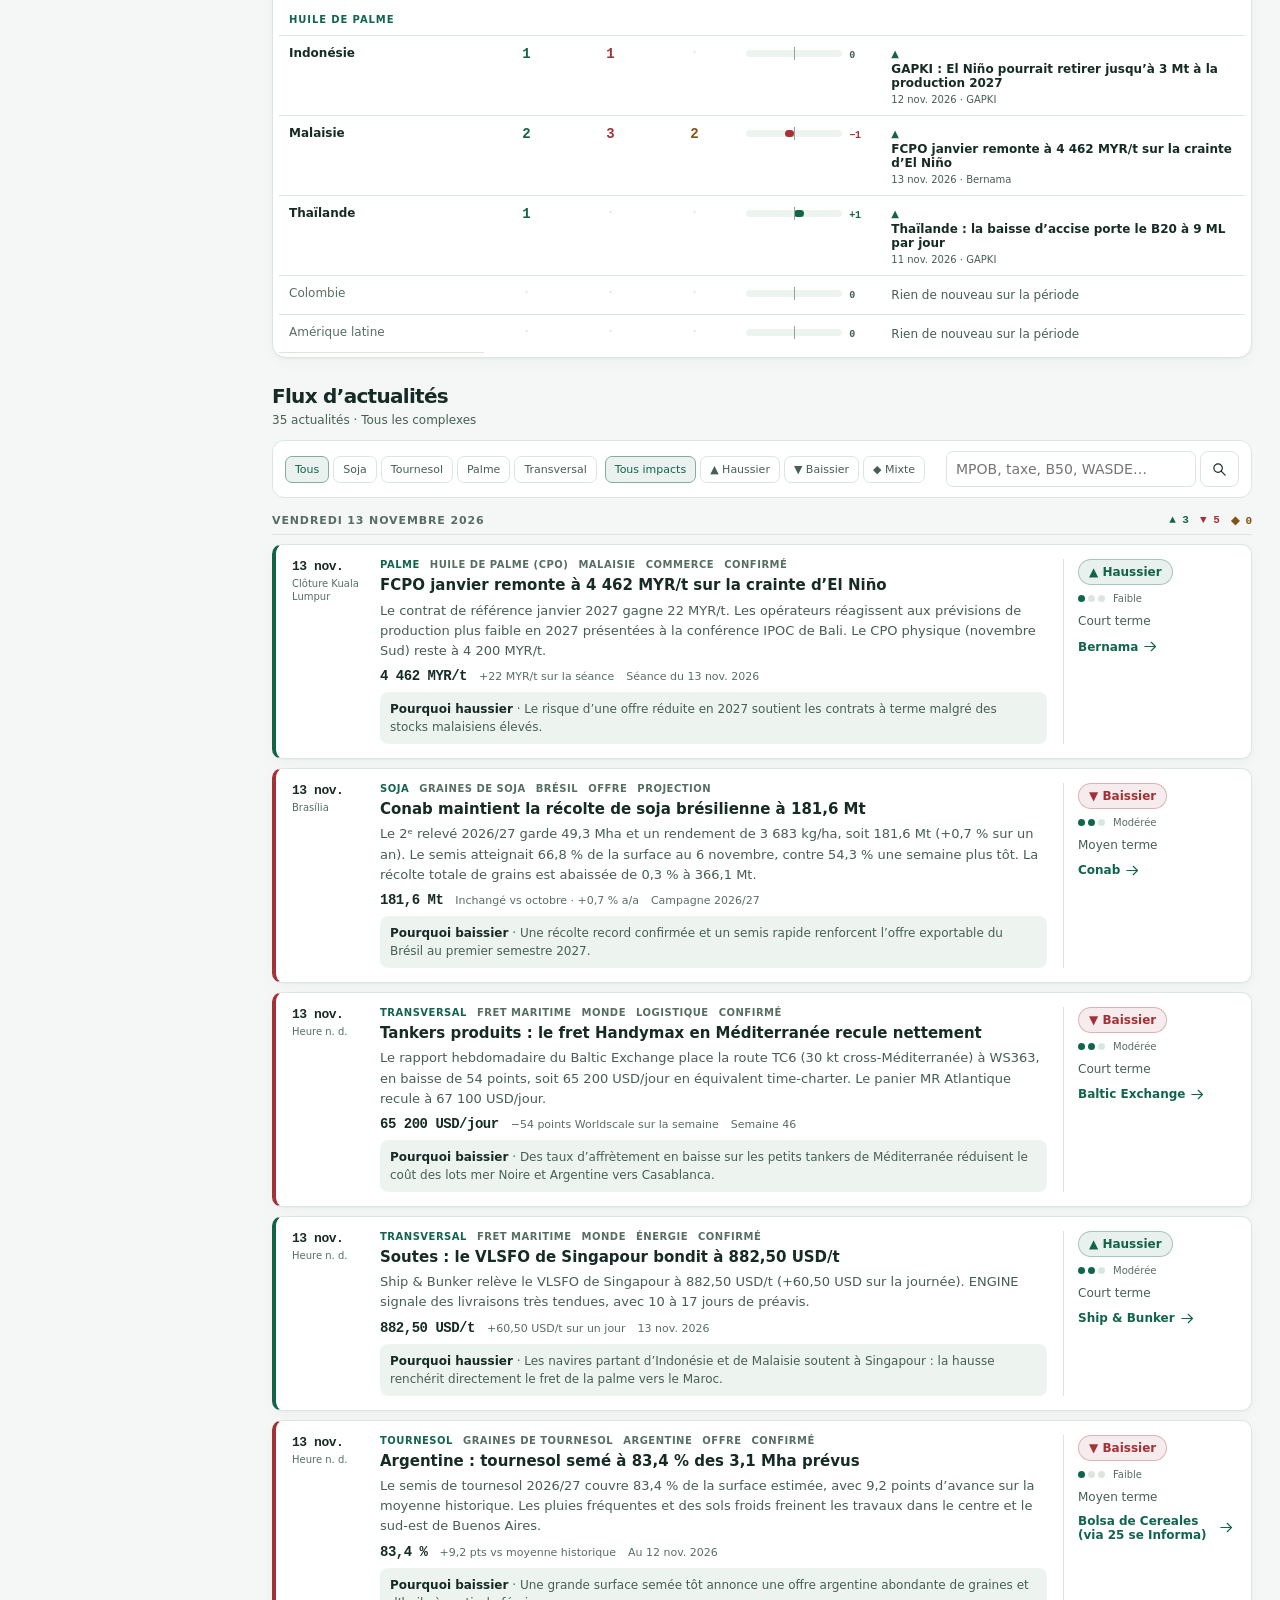
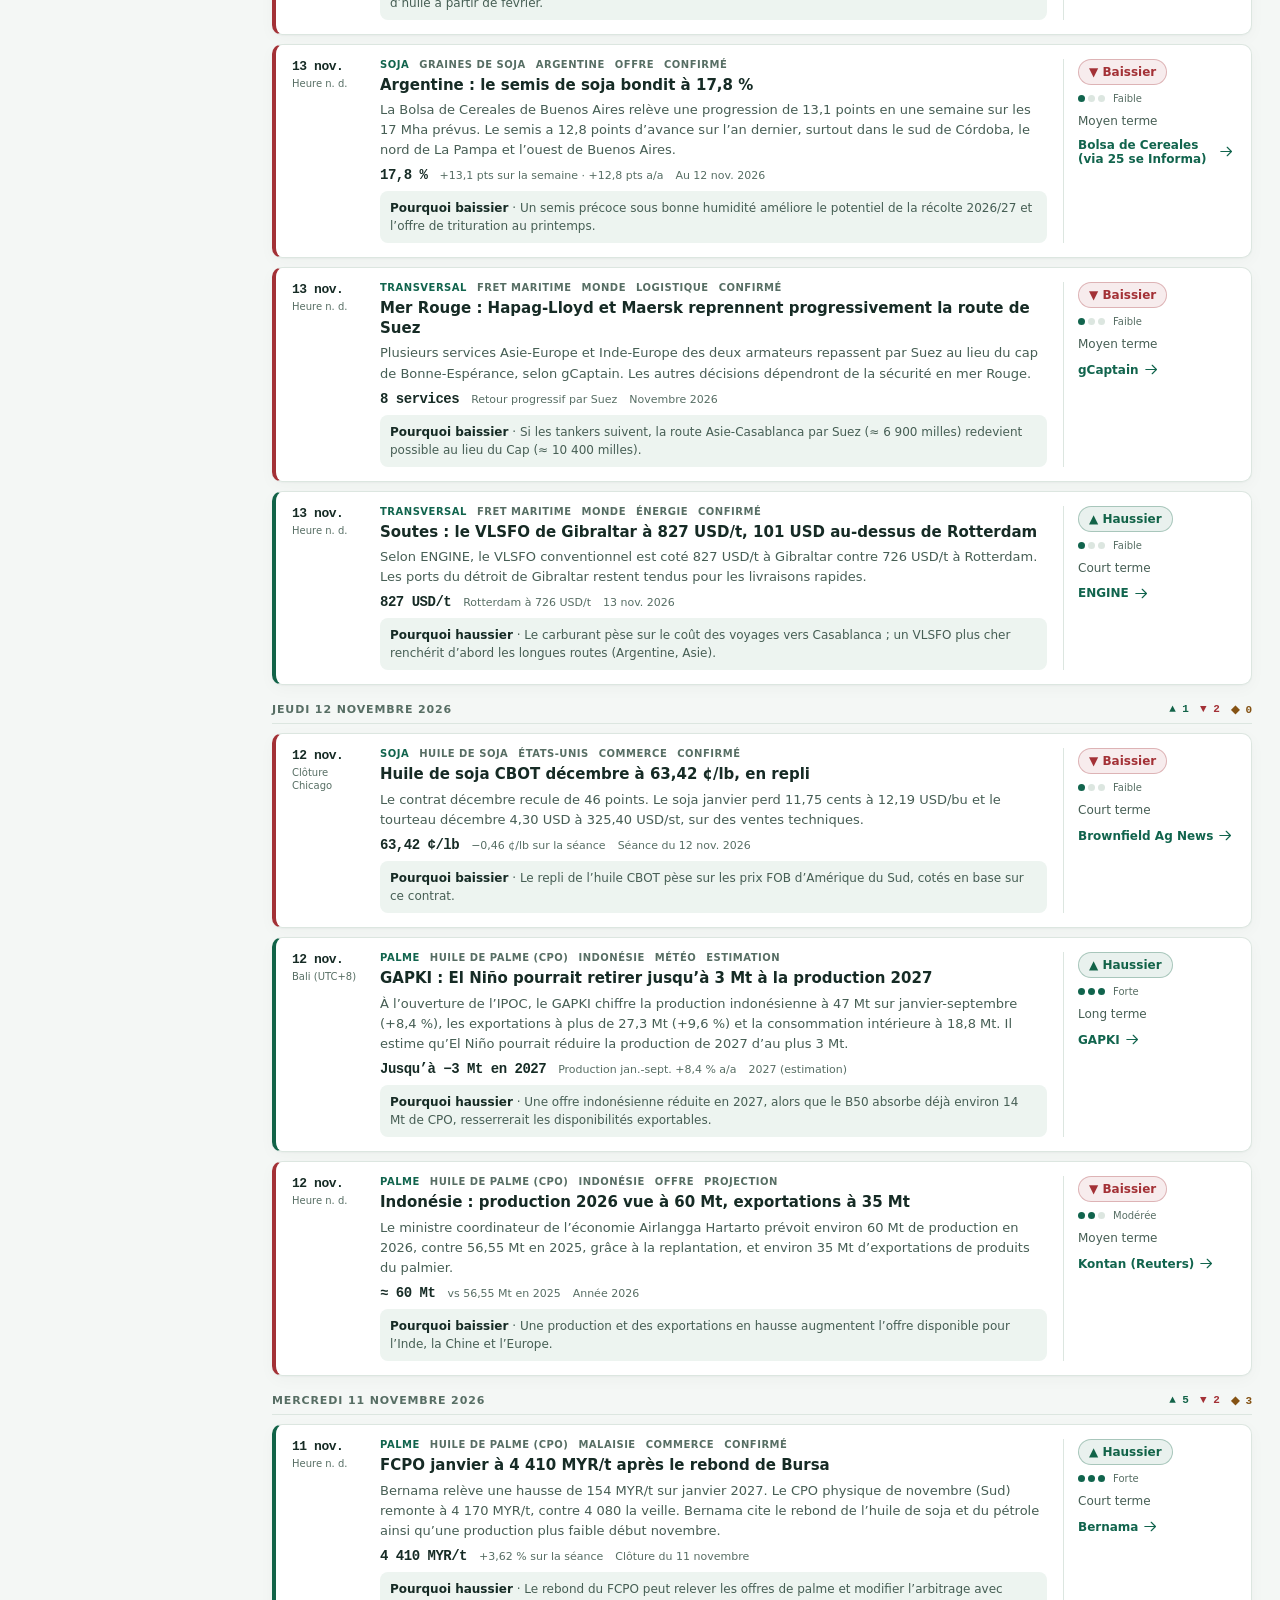
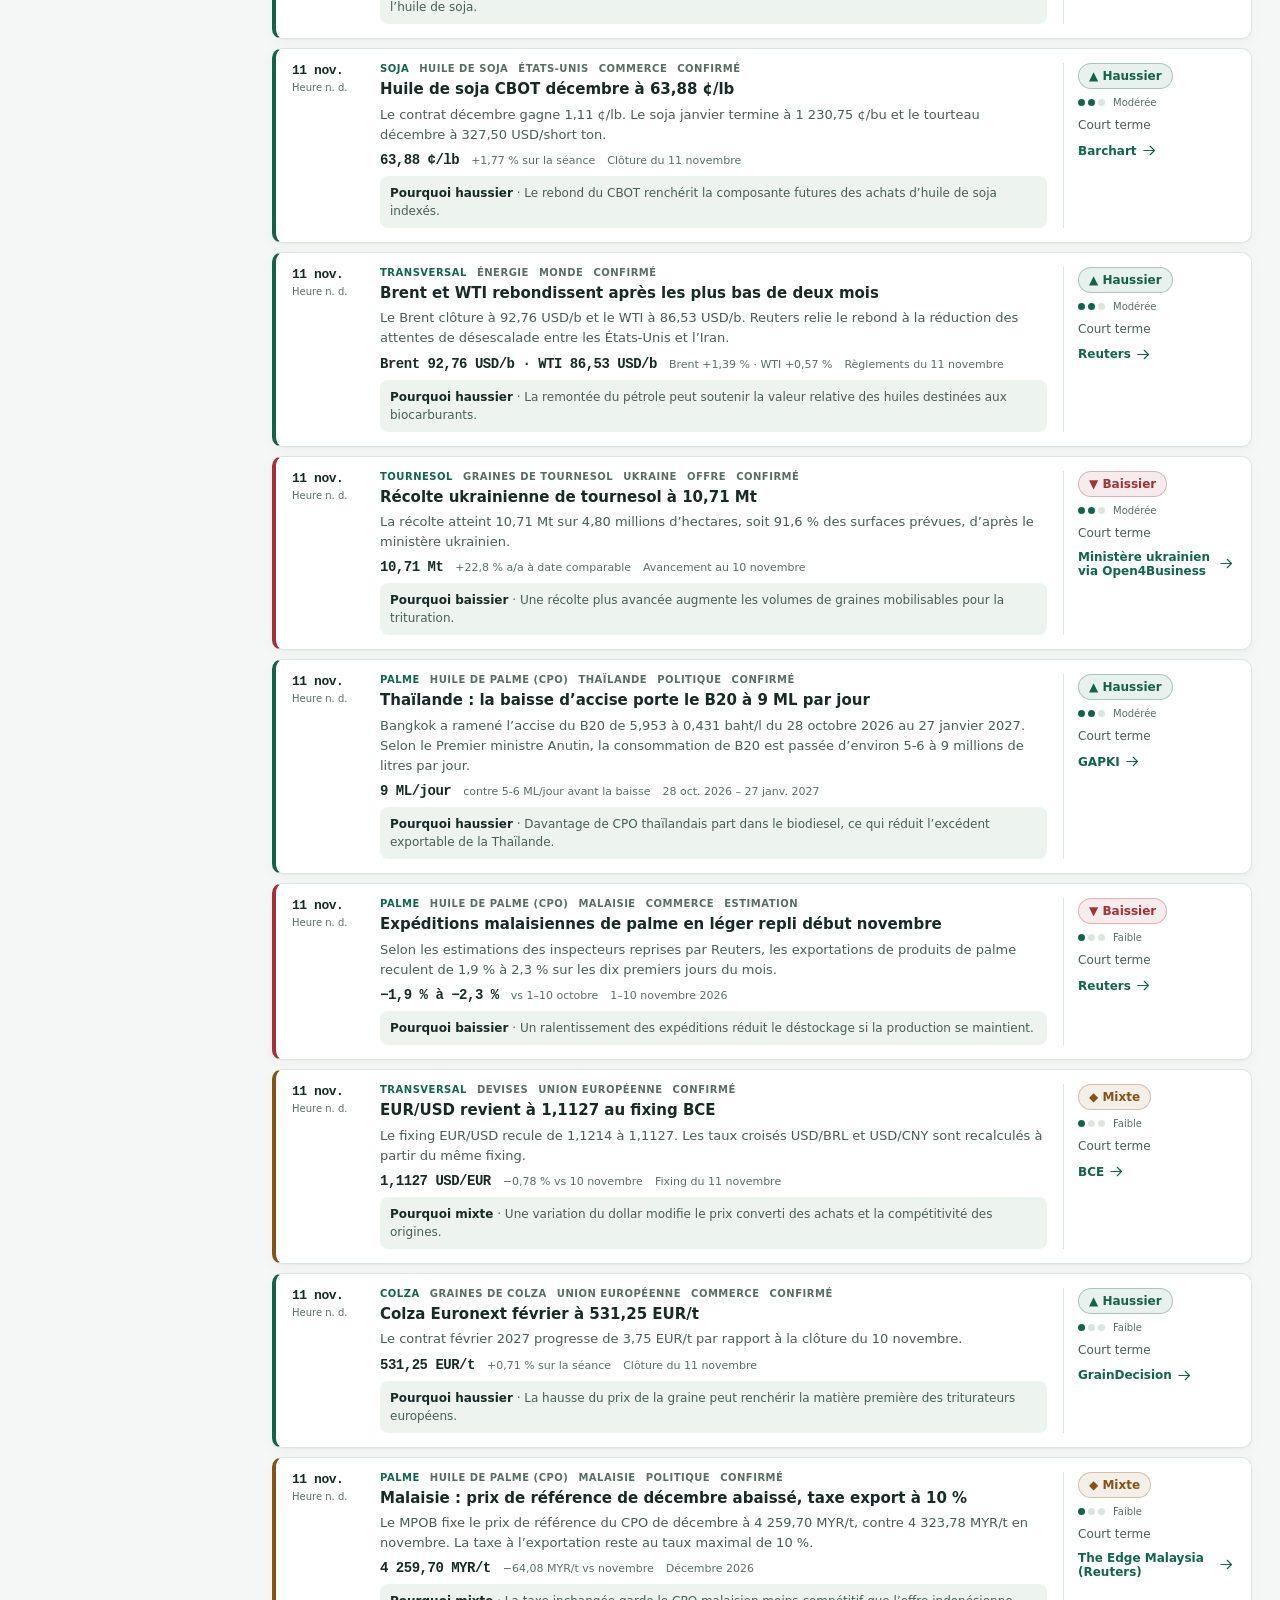
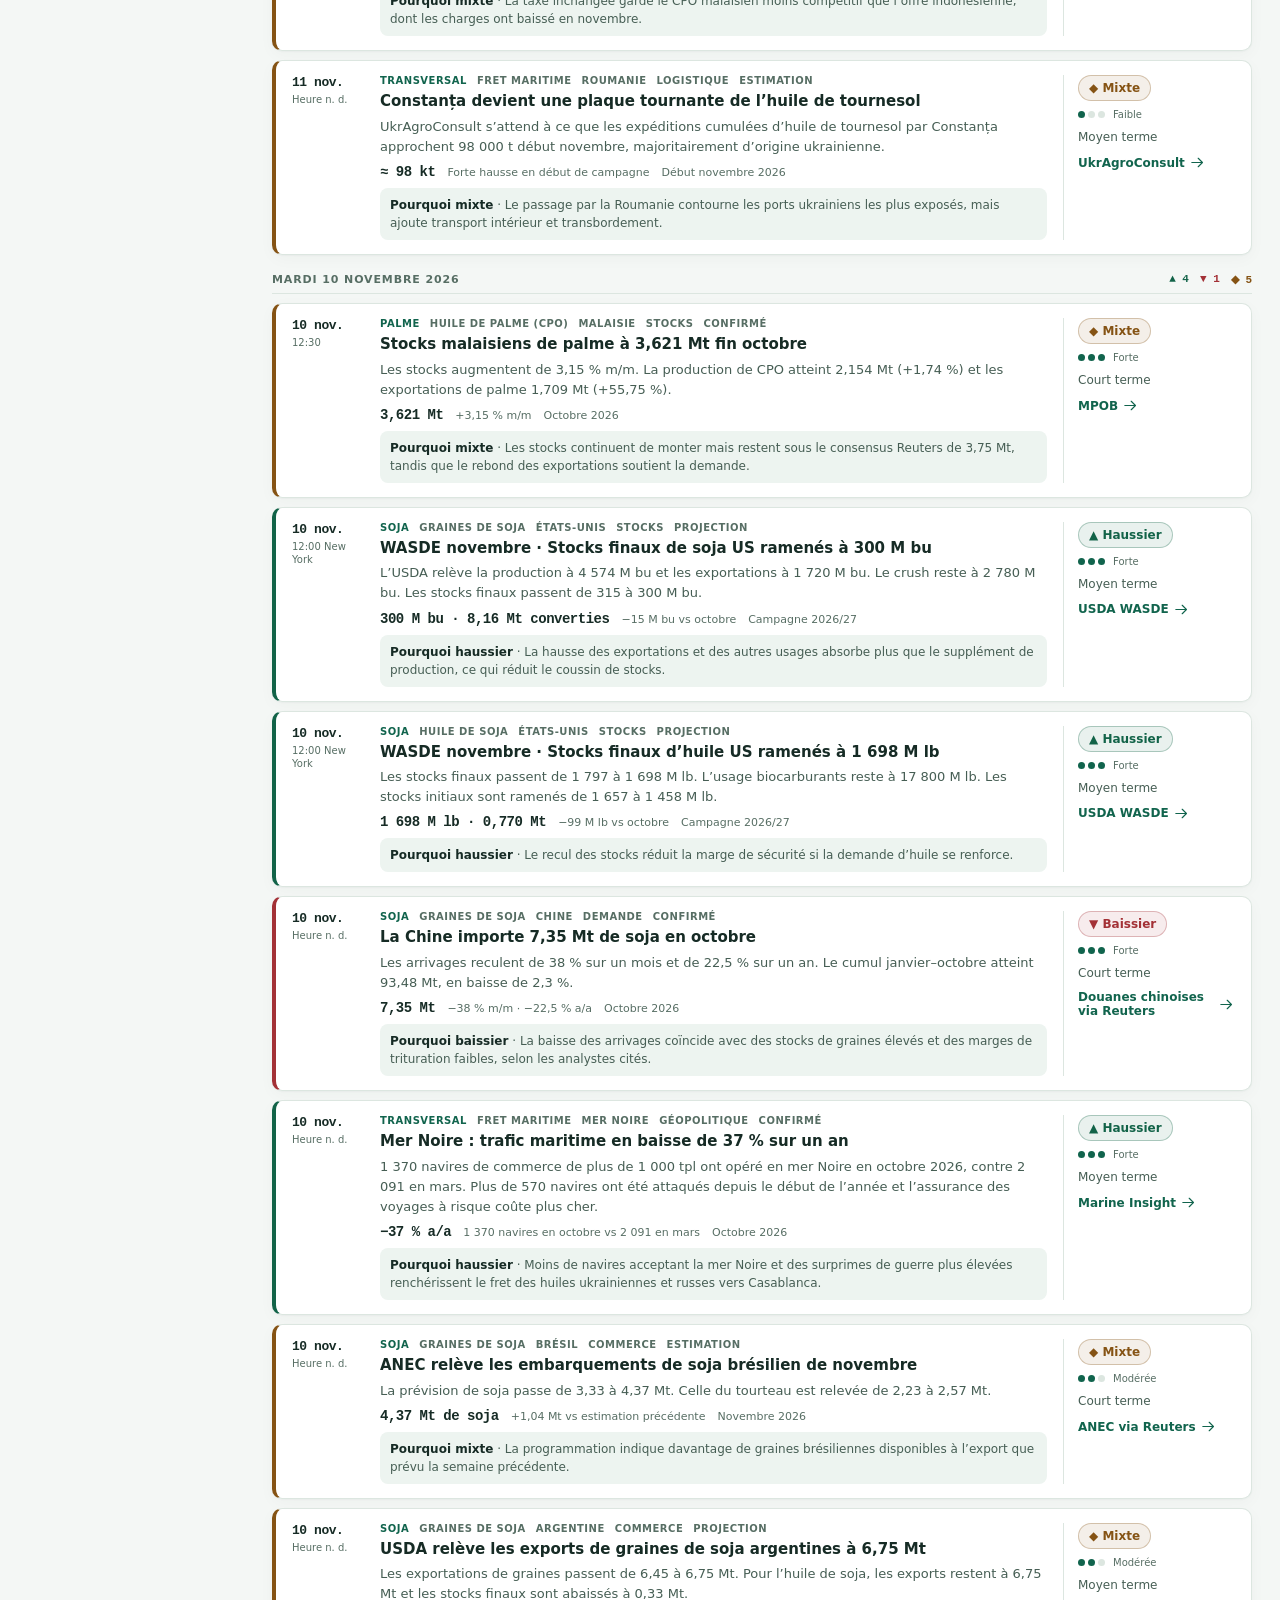
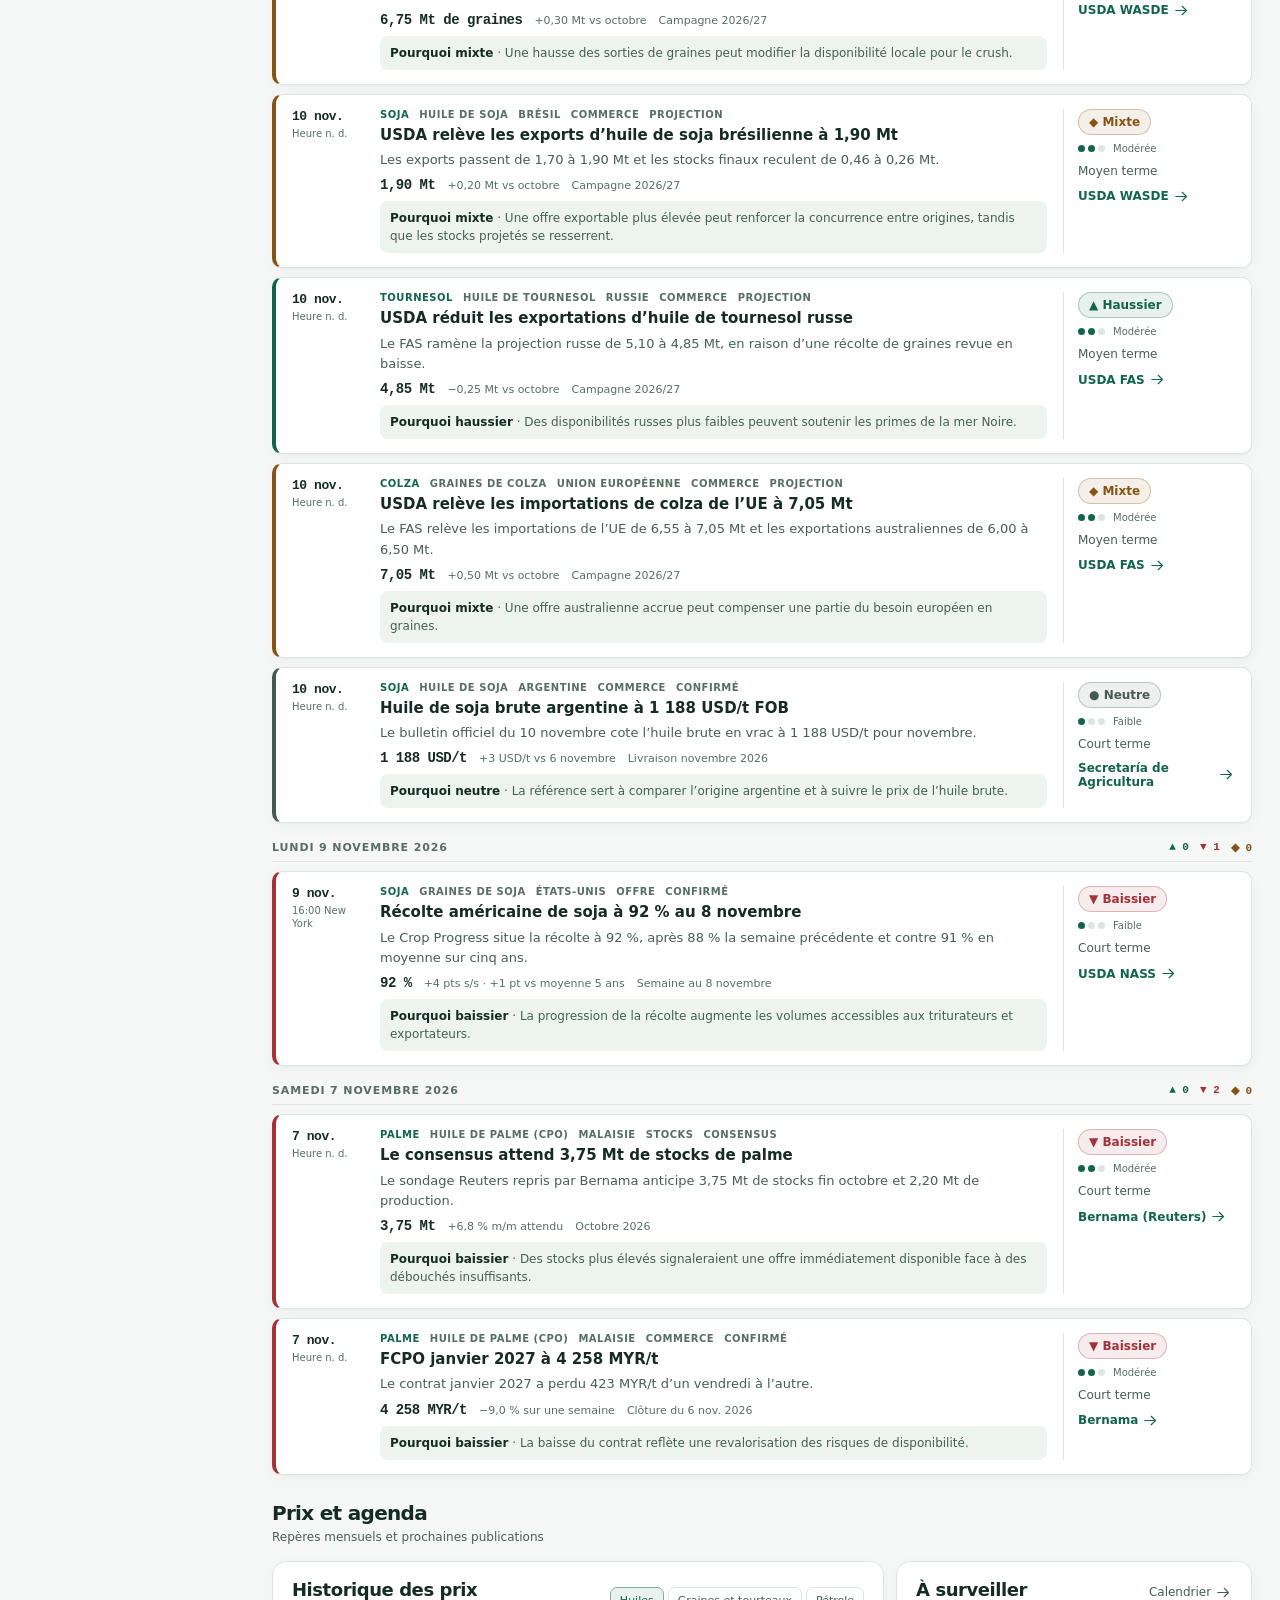
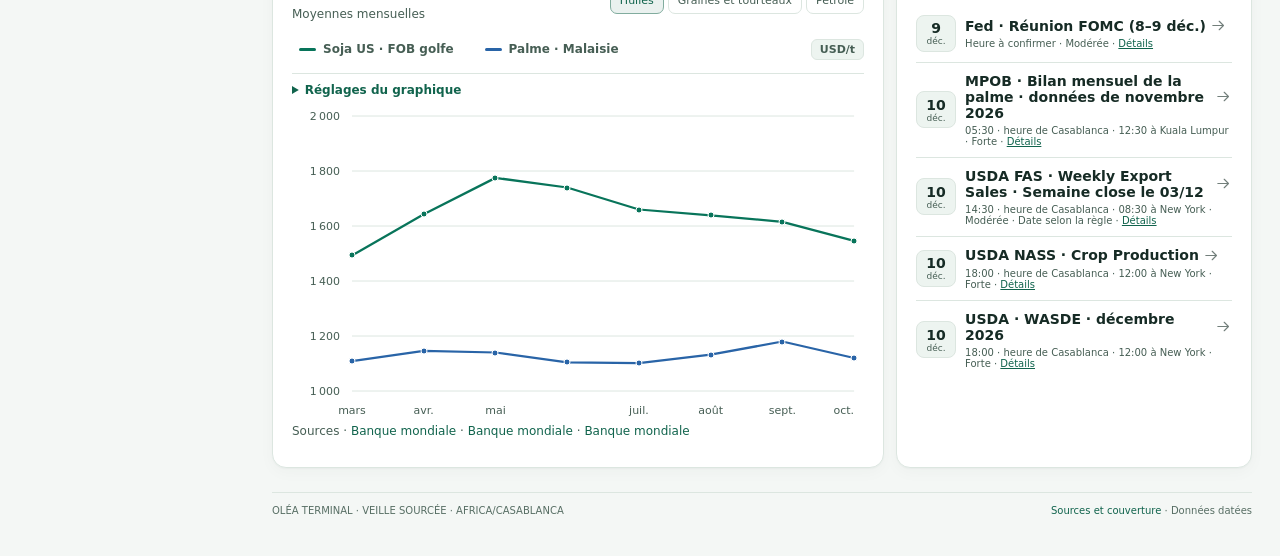
==== commit d0ceff1b: "Terminal : nouvelle section Fret (vrac liquide vers Casablanca) - Estimation du fret en USD/t vers C" ====
--- a/docs/index.html
+++ b/docs/index.html
@@ -6,9 +6,9 @@
   <meta name="description" content="Veille sourcée, fondamentaux, spreads et rapports pour les marchés mondiaux des huiles végétales.">
   <title>Oléa Terminal — Intelligence des huiles végétales</title>
   <link rel="icon" href="./favicon.svg?v=20261109-ui" type="image/svg+xml">
-  <link rel="stylesheet" href="./terminal/style.css?v=20261114-news">
+  <link rel="stylesheet" href="./terminal/style.css?v=20261114-fret">
   <link rel="stylesheet" href="./terminal/energy-news.css?v=20261114">
-  <script type="module" src="./terminal/app.js?v=20261114-energie-terminal"></script>
+  <script type="module" src="./terminal/app.js?v=20261114-fret"></script>
 </head>
 <body>
   <div id="terminal"><div class="boot">Oléa Terminal · Chargement de l’espace de veille…</div></div>
--- a/docs/terminal/style.css
+++ b/docs/terminal/style.css
@@ -622,3 +622,98 @@
 @media(max-width:760px){.news-item{grid-template-columns:1fr;gap:9px}.news-when{display:flex;gap:8px;align-items:baseline}.news-when small{margin:0}.news-side{flex-direction:row;flex-wrap:wrap;align-items:center;border-left:0;padding-left:0;border-top:1px solid var(--line);padding-top:9px}.news-search{margin-left:0;width:100%}.news-search input{flex:1;width:auto}.tally-grid b{font-size:24px}}
 .impact-map tbody th{background:transparent;color:var(--text);font-size:12px}
 .impact-map thead th{white-space:nowrap}
+/* Fret · estimation vrac liquide vers Casablanca */
+.fret-hero{margin-bottom:14px}
+.fret-hero .actions{flex-wrap:wrap}
+.fret-inputs{background:var(--surface);border:1px solid var(--line);border-radius:12px;padding:14px 15px;box-shadow:var(--shadow)}
+.fret-inputs ul{list-style:none;margin:8px 0 0;padding:0;display:grid;gap:9px}
+.fret-inputs li{display:grid;grid-template-columns:minmax(0,1fr) auto;gap:1px 10px;align-items:baseline;padding-bottom:8px;border-bottom:1px solid var(--line)}
+.fret-inputs li:last-child{border-bottom:0;padding-bottom:0}
+.fret-inputs li>span{font-size:12px;font-weight:650}
+.fret-inputs li>span small{color:var(--sub);font-weight:500;margin-left:5px;font-size:10px}
+.fret-inputs li>b{font-size:16px}
+.fret-inputs li>small{grid-column:1/-1;font-size:10px;color:var(--sub)}
+.fret-up{color:var(--red)}.fret-down{color:var(--green)}
+.fret-switches{display:flex;gap:8px;flex-wrap:wrap}
+.fret-switches .seg{margin:0}
+.fret-cards{display:grid;grid-template-columns:repeat(auto-fill,minmax(205px,1fr));gap:12px}
+.fret-card{border:1px solid var(--line);border-radius:var(--radius);background:var(--surface);box-shadow:var(--shadow);padding:14px 15px 11px;display:flex;flex-direction:column;gap:5px;min-width:0}
+.fret-card header{display:flex;justify-content:space-between;gap:8px;align-items:flex-start}
+.fret-card h3{margin:0;font-size:16px;letter-spacing:-.03em}
+.fret-card header p{margin:2px 0 0;font-size:11px;color:var(--sub)}
+.fret-card header .market-code{white-space:nowrap;border:1px solid var(--line);border-radius:6px;padding:2px 6px}
+.fret-value{margin:6px 0 0;display:flex;align-items:baseline;gap:6px}
+.fret-value b{font-size:30px;line-height:1;font-weight:700;letter-spacing:-.03em}
+.fret-value span{font-size:11px;color:var(--muted);font-weight:650}
+.fret-meta{margin:0;font-size:11px;color:var(--muted);line-height:1.45}
+.fret-card footer{margin-top:auto;border-top:1px solid var(--line);padding-top:8px;display:flex;justify-content:space-between;gap:8px;font-size:11px;color:var(--sub);align-items:center}
+.fret-card footer .num{font-weight:700}
+.fret-cal{margin:2px 0 0;font-size:10px;color:var(--sub);line-height:1.4;padding:6px 8px;border-radius:7px;background:color-mix(in srgb,var(--accent) 8%,var(--surface))}
+.fret-cal b{color:var(--accent);font-size:12px}
+.fret-cal.old{background:color-mix(in srgb,var(--amber) 10%,var(--surface))}
+.fret-old{color:var(--amber)!important}
+.fret-table-panel{padding:12px 6px 6px}
+.fret-legend{display:flex;flex-wrap:wrap;gap:6px 14px;align-items:center;margin:0 8px 10px;font-size:11px;color:var(--muted)}
+.fret-legend span{display:inline-flex;align-items:center;gap:5px}
+.fret-legend i{width:10px;height:10px;border-radius:3px;display:inline-block}
+.fret-legend .small{margin:0 0 0 auto;font-weight:500}
+.fret-table th[scope=row]{font-weight:650;color:var(--text)}
+.fret-table th small{display:block;color:var(--sub);font-weight:500;font-size:10px;margin-top:3px}
+.fret-table tr.alt th[scope=row],.fret-table tr.alt td{color:var(--muted)}
+.fret-table tr.alt th[scope=row]{font-weight:500}
+.fret-size{display:inline-flex;flex-direction:column;align-items:flex-end;margin-left:12px}
+.fret-size:first-child{margin-left:0}
+.fret-size small{margin:0!important;font-size:9px}
+.fret-size b{font-size:13px}
+.fret-bar{display:flex;gap:1px;height:12px;min-width:180px;width:100%;border-radius:4px;overflow:hidden;background:var(--surface2);margin-top:4px}
+.fret-bar i{display:block;height:100%}
+.part-hire{background:var(--series-1)}.part-bunkers{background:var(--series-3)}.part-port{background:var(--series-6)}.part-canal{background:var(--series-2)}.part-war{background:var(--red)}
+.fret-plot h3,.fret-wire-panel h3{margin:0 0 4px;font-size:14px}
+.fret-chart-grid{display:grid;grid-template-columns:repeat(2,minmax(0,1fr));gap:12px;margin-top:12px}
+.fret-news{margin-bottom:12px}
+.fret-wire{list-style:none;margin:10px 0 0;padding:0;display:grid}
+.fret-wire li{display:grid;grid-template-columns:118px minmax(0,1fr) auto;gap:4px 12px;align-items:baseline;padding:8px 0;border-bottom:1px solid var(--line);font-size:12px}
+.fret-wire li:last-child{border-bottom:0}
+.fret-wire time{font-size:10px;color:var(--sub);font-family:"Cascadia Mono","SFMono-Regular",Consolas,monospace}
+.fret-wire a{font-weight:600;color:var(--text)}
+.fret-wire a:hover{color:var(--accent)}
+.fret-wire small{color:var(--sub);font-size:10px;white-space:nowrap}
+.fret-note{margin-top:10px!important;font-weight:500!important}
+.fret-form{display:flex;flex-wrap:wrap;gap:10px;align-items:flex-end;margin-bottom:12px}
+.fret-form label,.fret-war label{display:flex;flex-direction:column;gap:4px;font-size:11px;color:var(--muted);font-weight:650}
+.fret-form select{max-width:340px}
+.fret-form input{width:130px}
+.fret-params input{width:96px;padding:5px 7px}
+.fret-params input.changed,.fret-war input.changed{border-color:var(--accent);background:color-mix(in srgb,var(--accent) 7%,var(--surface))}
+.fret-params th[scope=row] small{display:block;font-weight:500;color:var(--sub);font-size:10px;margin-top:2px}
+.fret-sub{font-size:13px;margin:16px 0 8px}
+.fret-war{display:grid;grid-template-columns:repeat(auto-fill,minmax(190px,1fr));gap:10px}
+.fret-war span{display:flex;align-items:center;gap:6px;font-weight:500}
+.fret-war input{width:80px}
+.fret-actions{display:flex;gap:8px;flex-wrap:wrap;margin-top:14px}
+.fret-method-text p{color:var(--muted);font-size:13px;line-height:1.6;margin:0 0 8px;max-width:880px}
+#fret-method{scroll-margin-top:12px}
+@media(max-width:900px){.fret-chart-grid{grid-template-columns:minmax(0,1fr)}}
+@media(max-width:600px){.fret-wire li{grid-template-columns:minmax(0,1fr)}.fret-wire small{white-space:normal}.fret-value b{font-size:26px}.fret-form input,.fret-form select{width:100%;max-width:none;font-size:16px}.fret-form label{flex:1 1 140px}}
+.fret-table tbody th{background:transparent}
+.fret-arbitrage{background:color-mix(in srgb,var(--accent) 4%,var(--surface))}
+.fret-arbitrage ul{list-style:none;margin:6px 0 0;padding:0;display:grid;gap:9px}
+.fret-arbitrage li{display:flex;justify-content:space-between;gap:10px;align-items:baseline;font-size:12px;font-weight:600;padding-bottom:8px;border-bottom:1px solid var(--line)}
+.fret-arbitrage li:last-child{border-bottom:0;padding-bottom:0}
+.fret-arbitrage li small{display:block;font-weight:500;color:var(--sub);font-size:10px;margin-top:2px}
+.fret-arbitrage li b{font-size:17px;white-space:nowrap}
+.fret-params tbody th{background:transparent;color:var(--text)}
+@media(min-width:1180px){.fret-cards{grid-template-columns:repeat(4,minmax(0,1fr))}}
+.section-head:has(.fret-switches){flex-wrap:wrap}
+.fret-switches .seg{flex-wrap:nowrap}
+@media(max-width:600px){
+.section-head:has(.fret-switches){flex-direction:column;align-items:flex-start}
+.fret-cards{grid-template-columns:repeat(2,minmax(0,1fr));gap:8px}
+.fret-card{padding:11px 11px 9px}
+.fret-card h3{font-size:14px}
+.fret-card header{flex-direction:column;gap:4px}
+.fret-value b{font-size:22px}
+.fret-meta{font-size:10px}
+.fret-card footer{font-size:10px}
+.fret-arbitrage{grid-column:1/-1}
+}
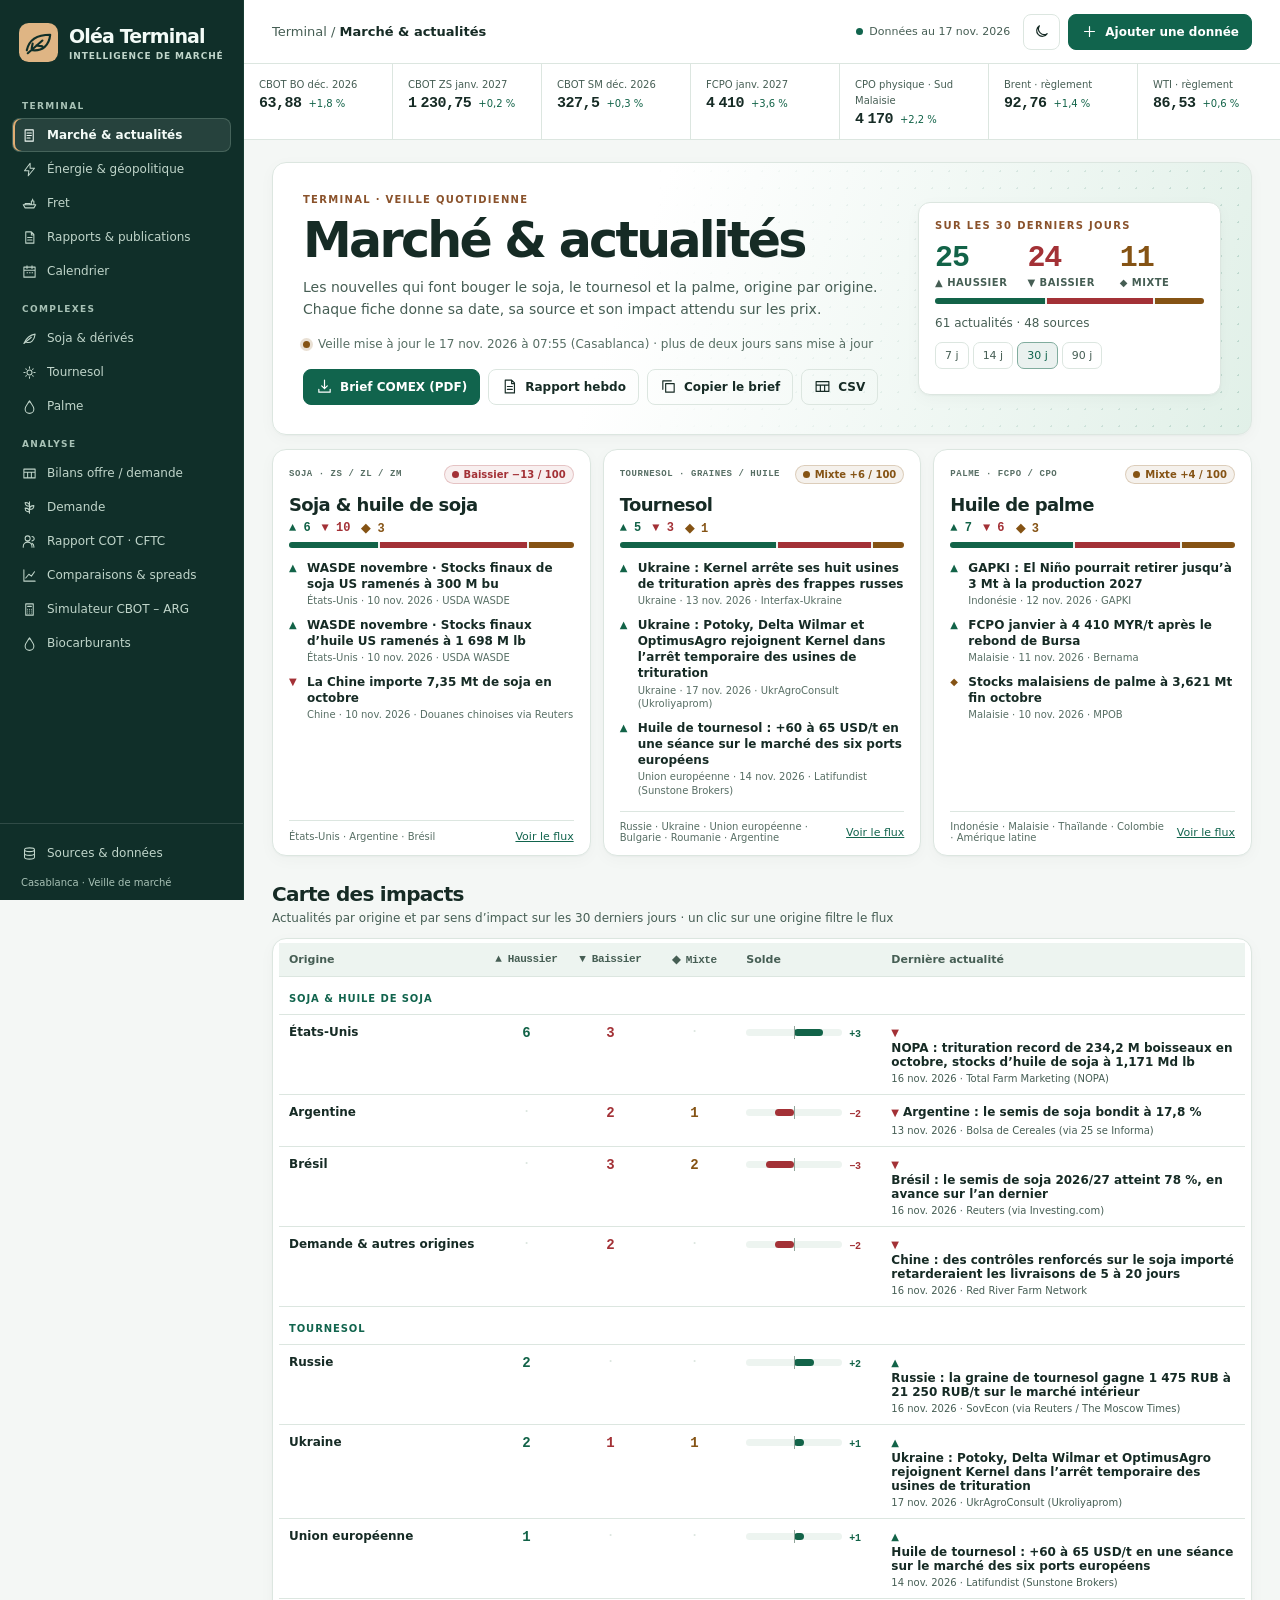
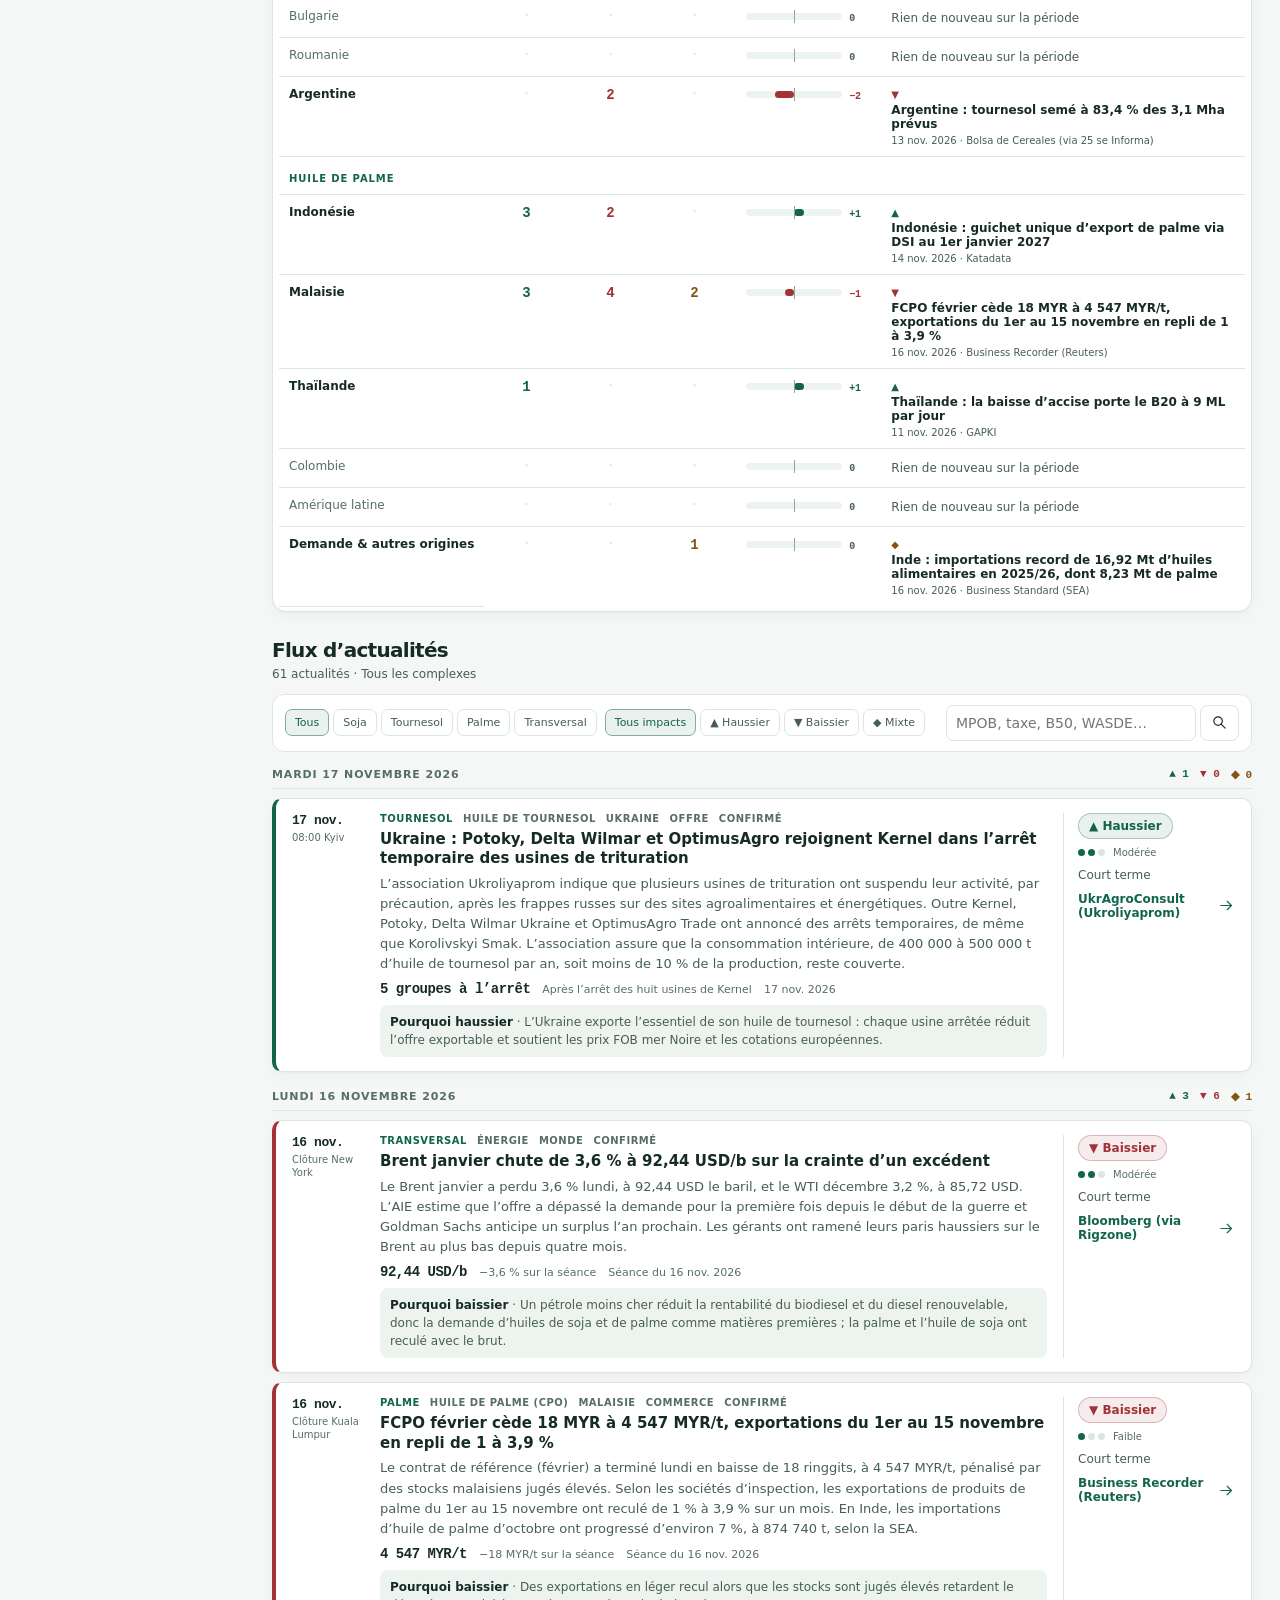
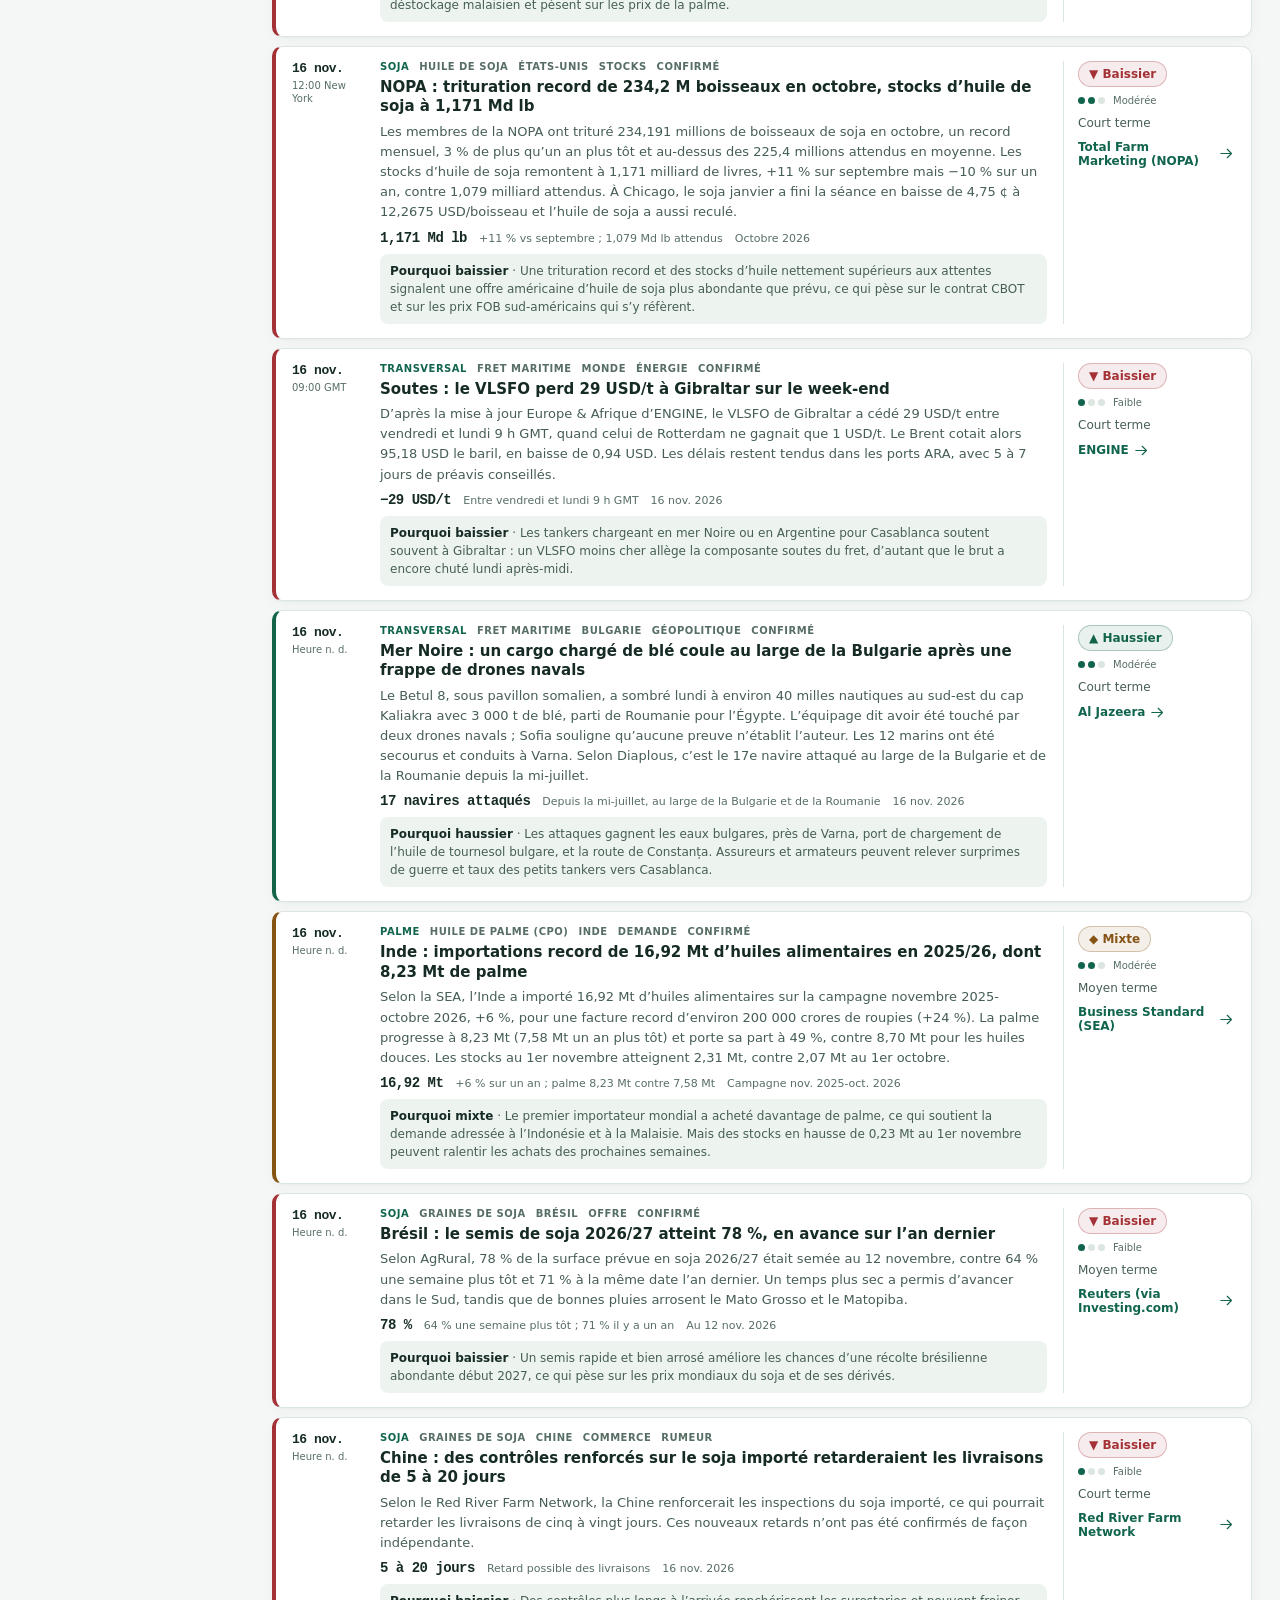
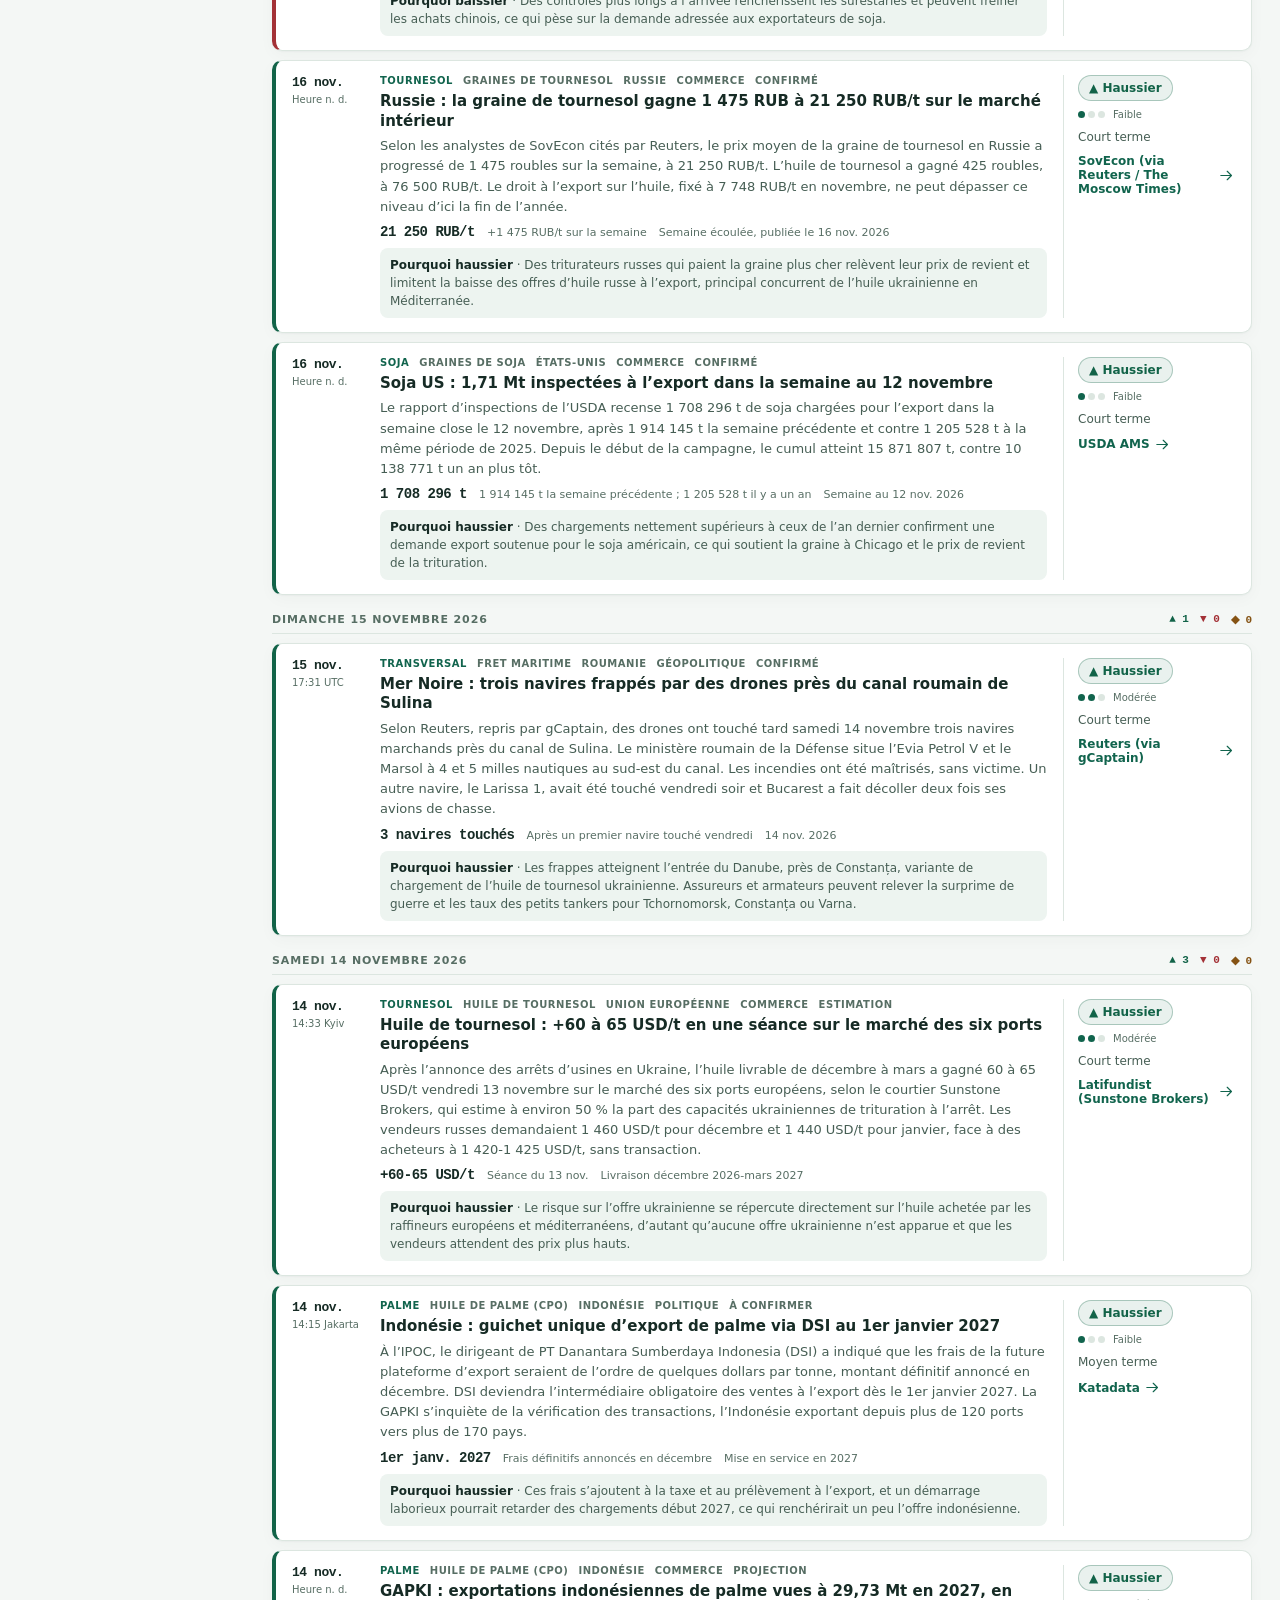
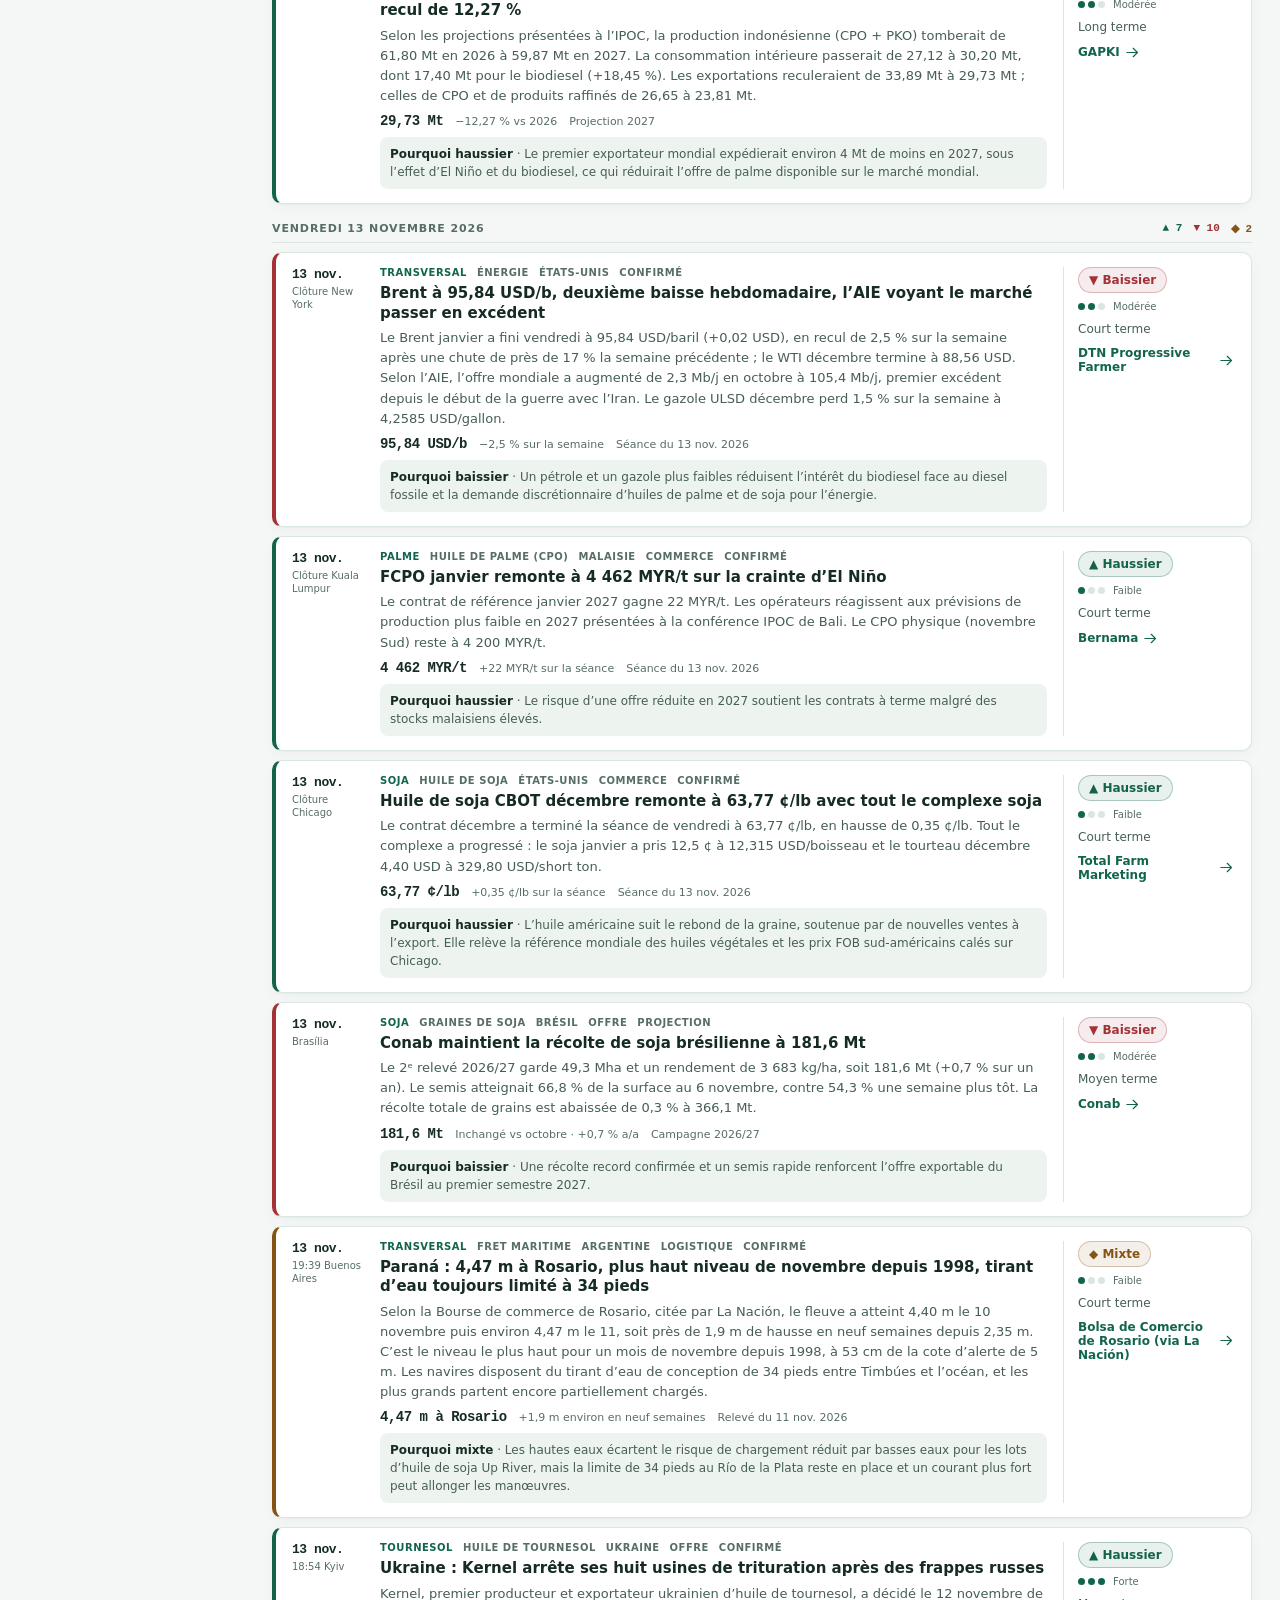
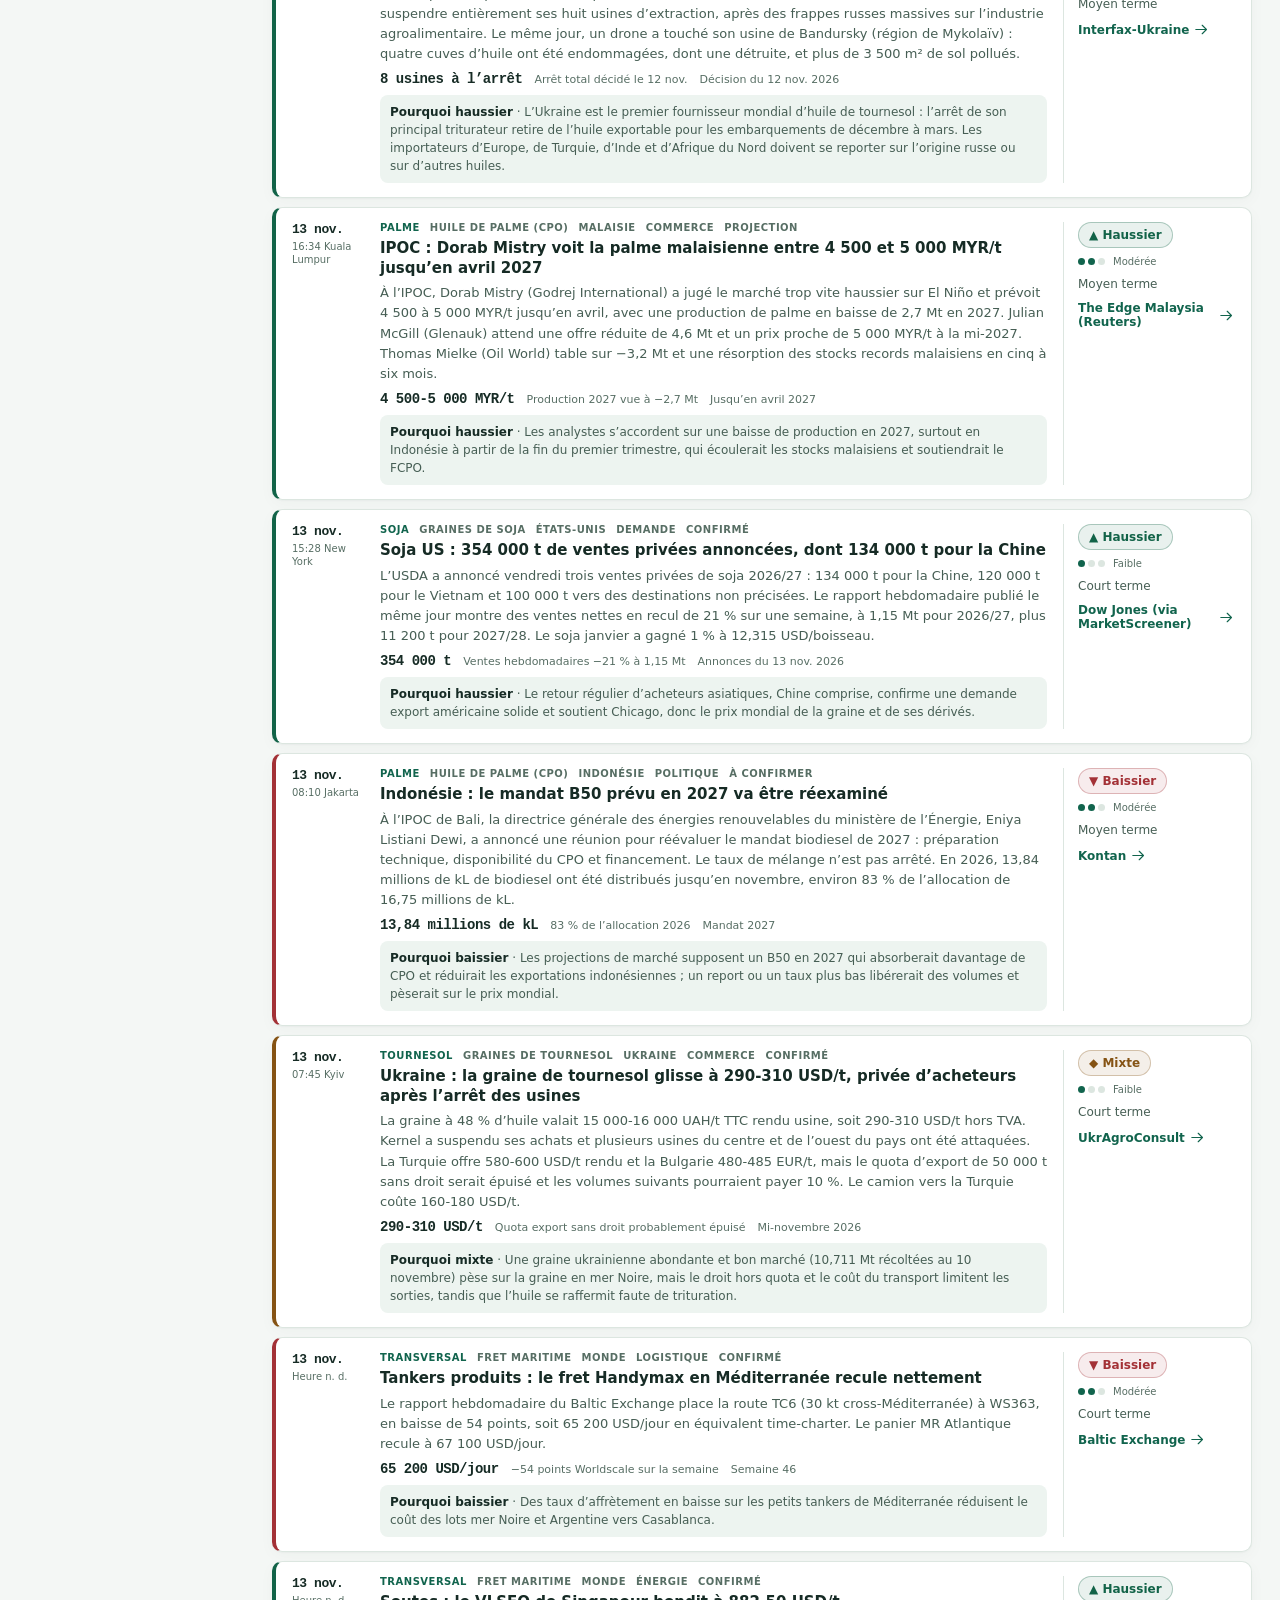
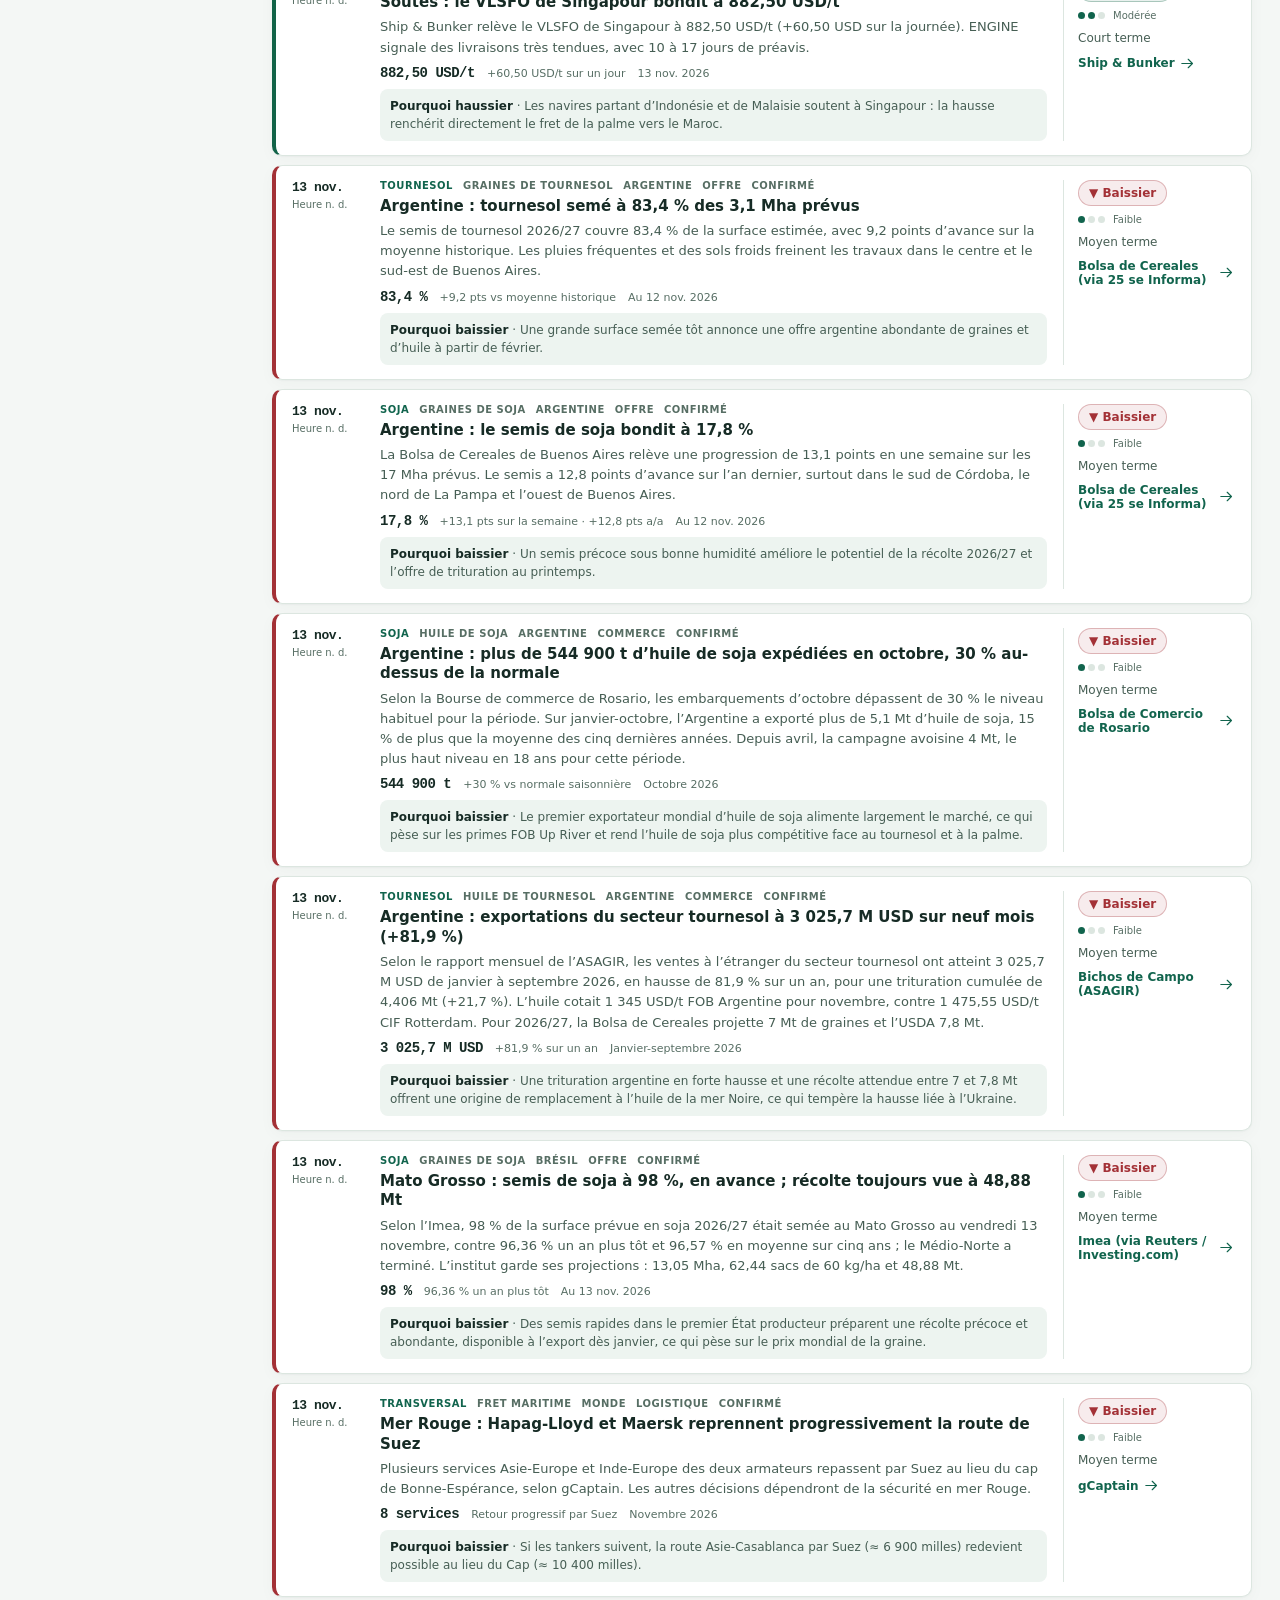
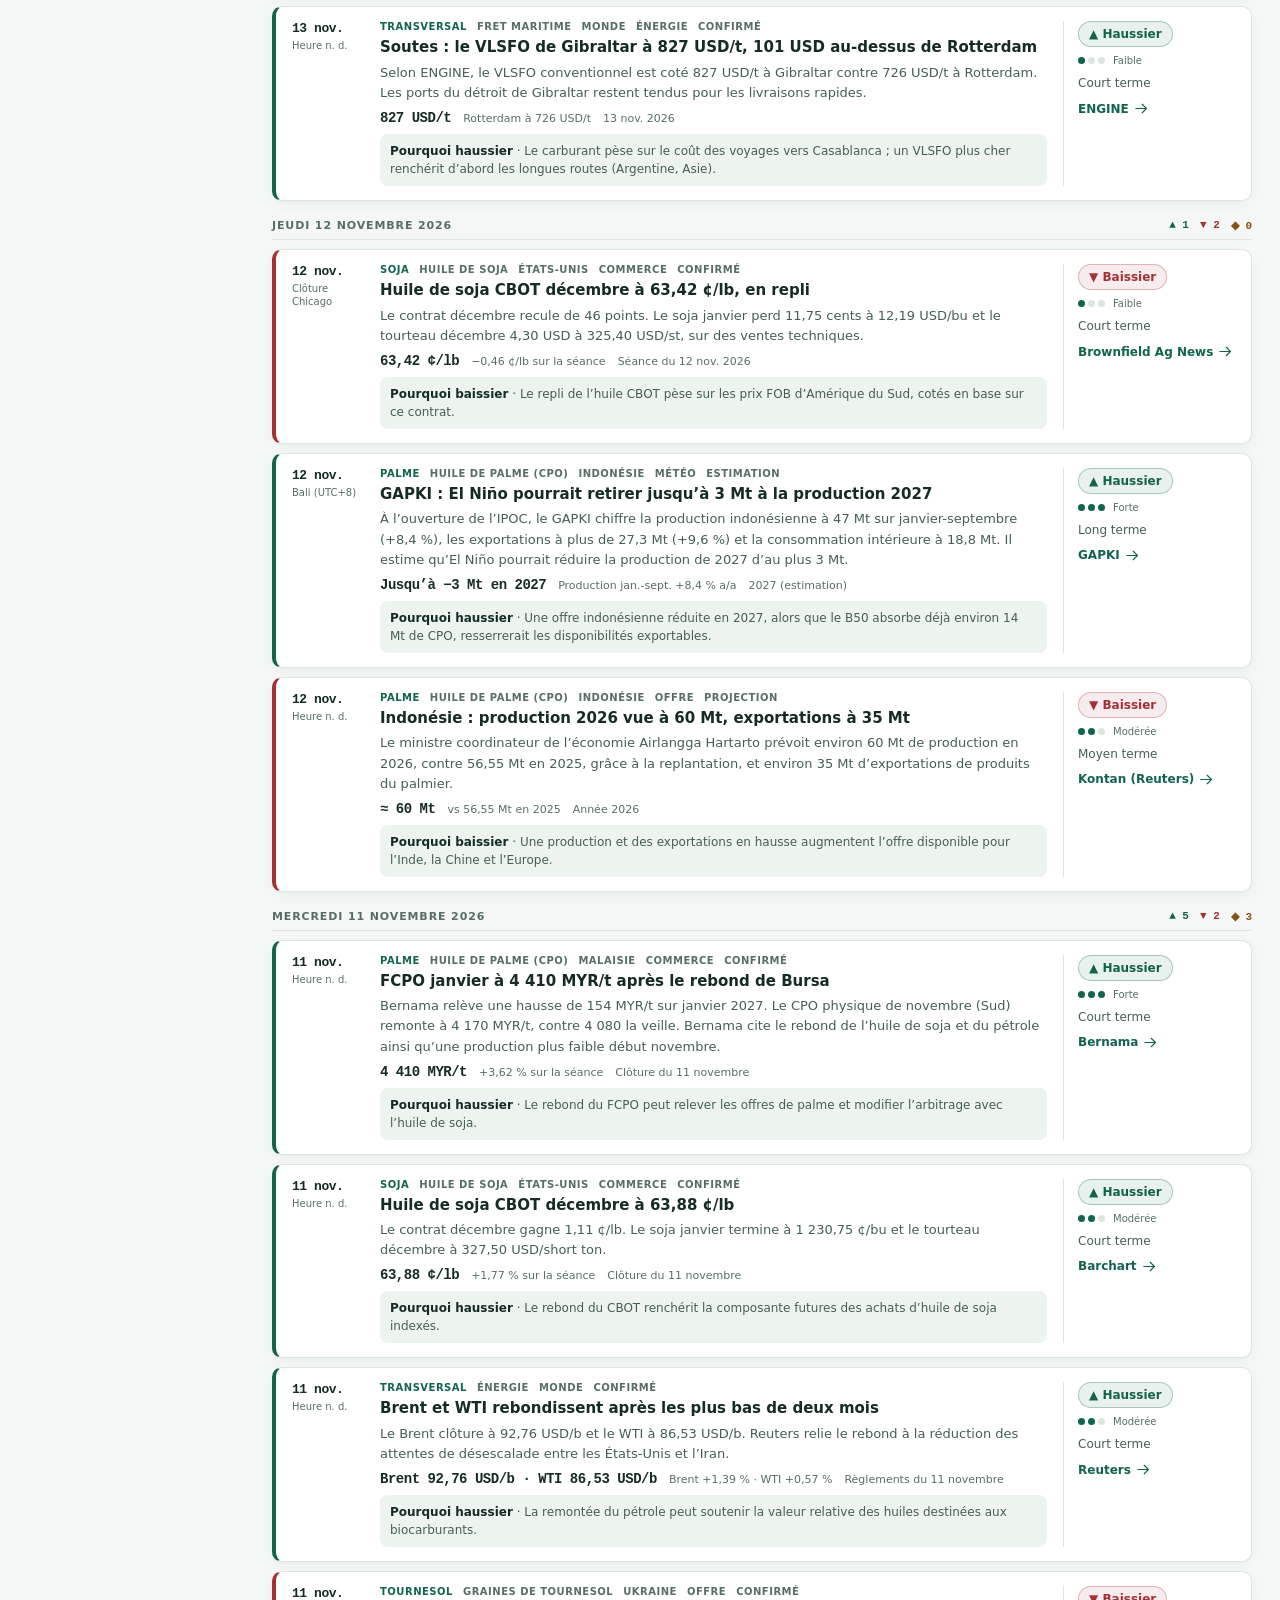
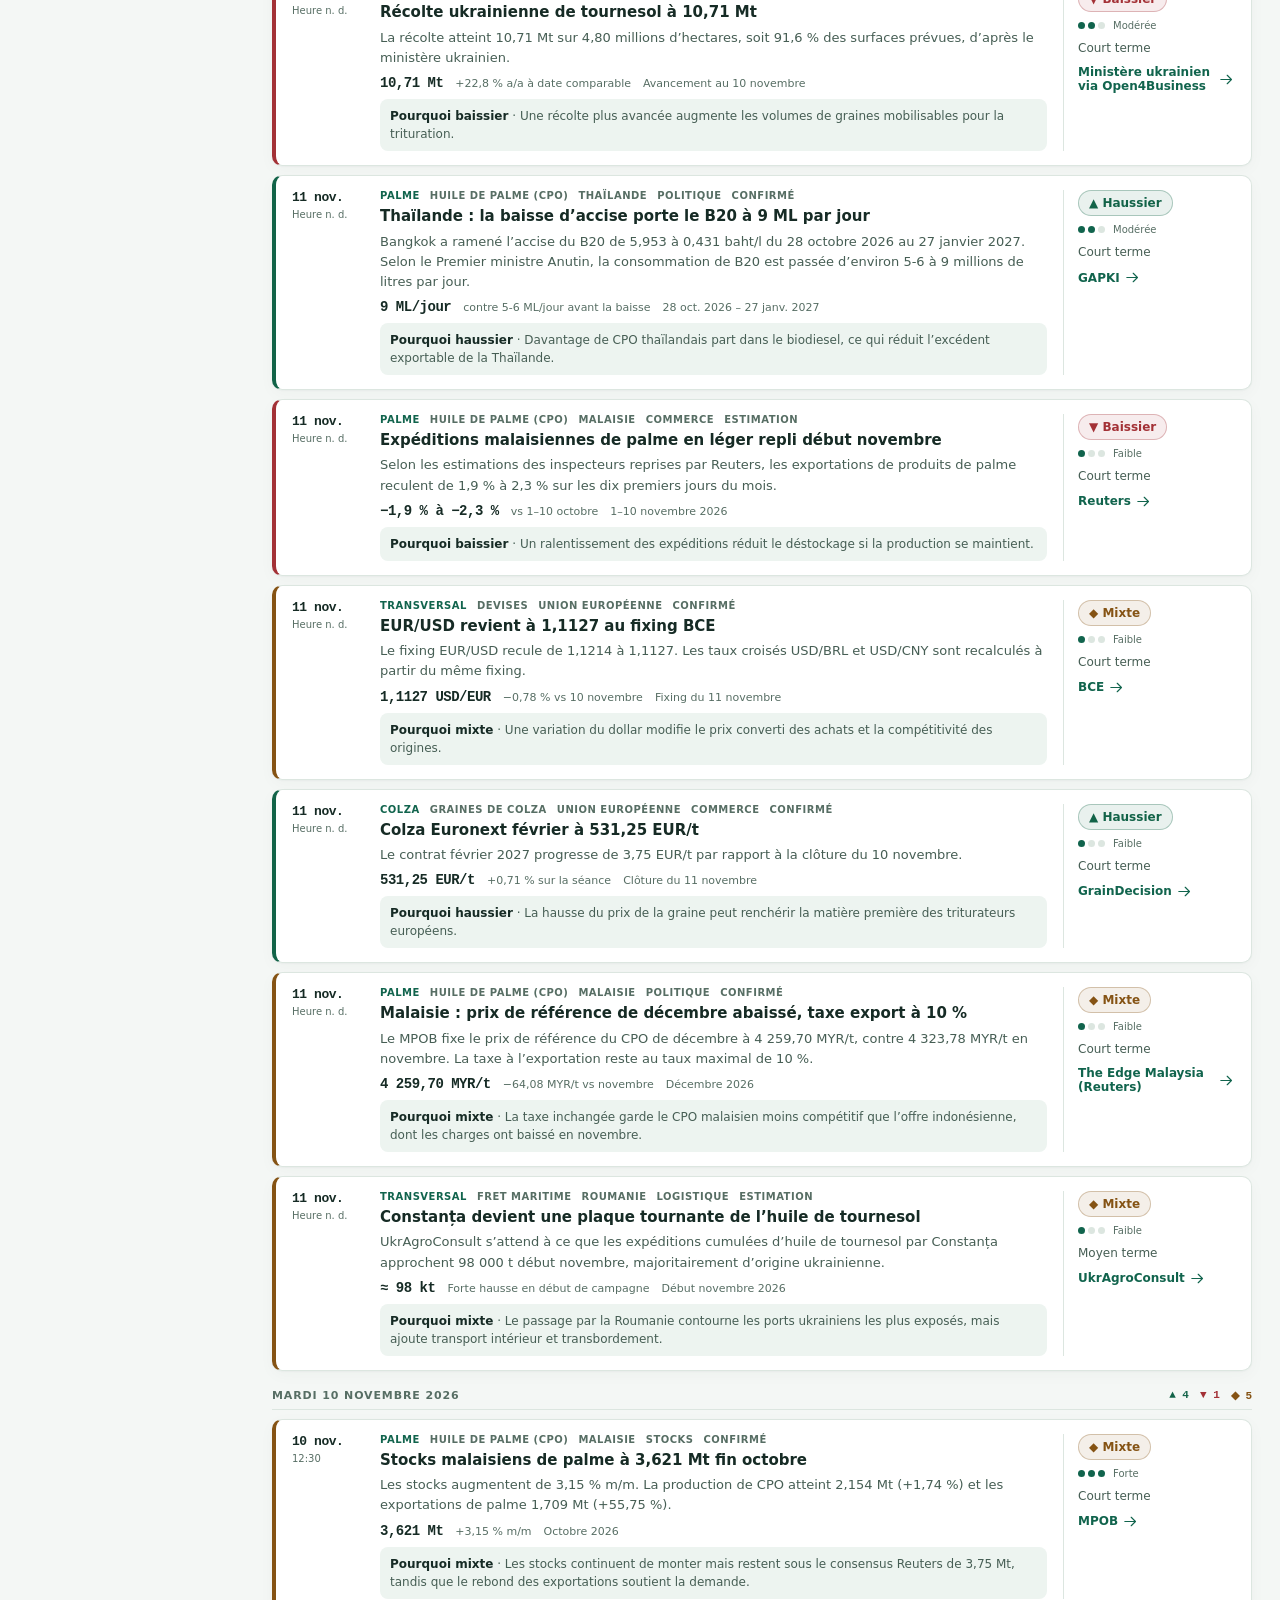
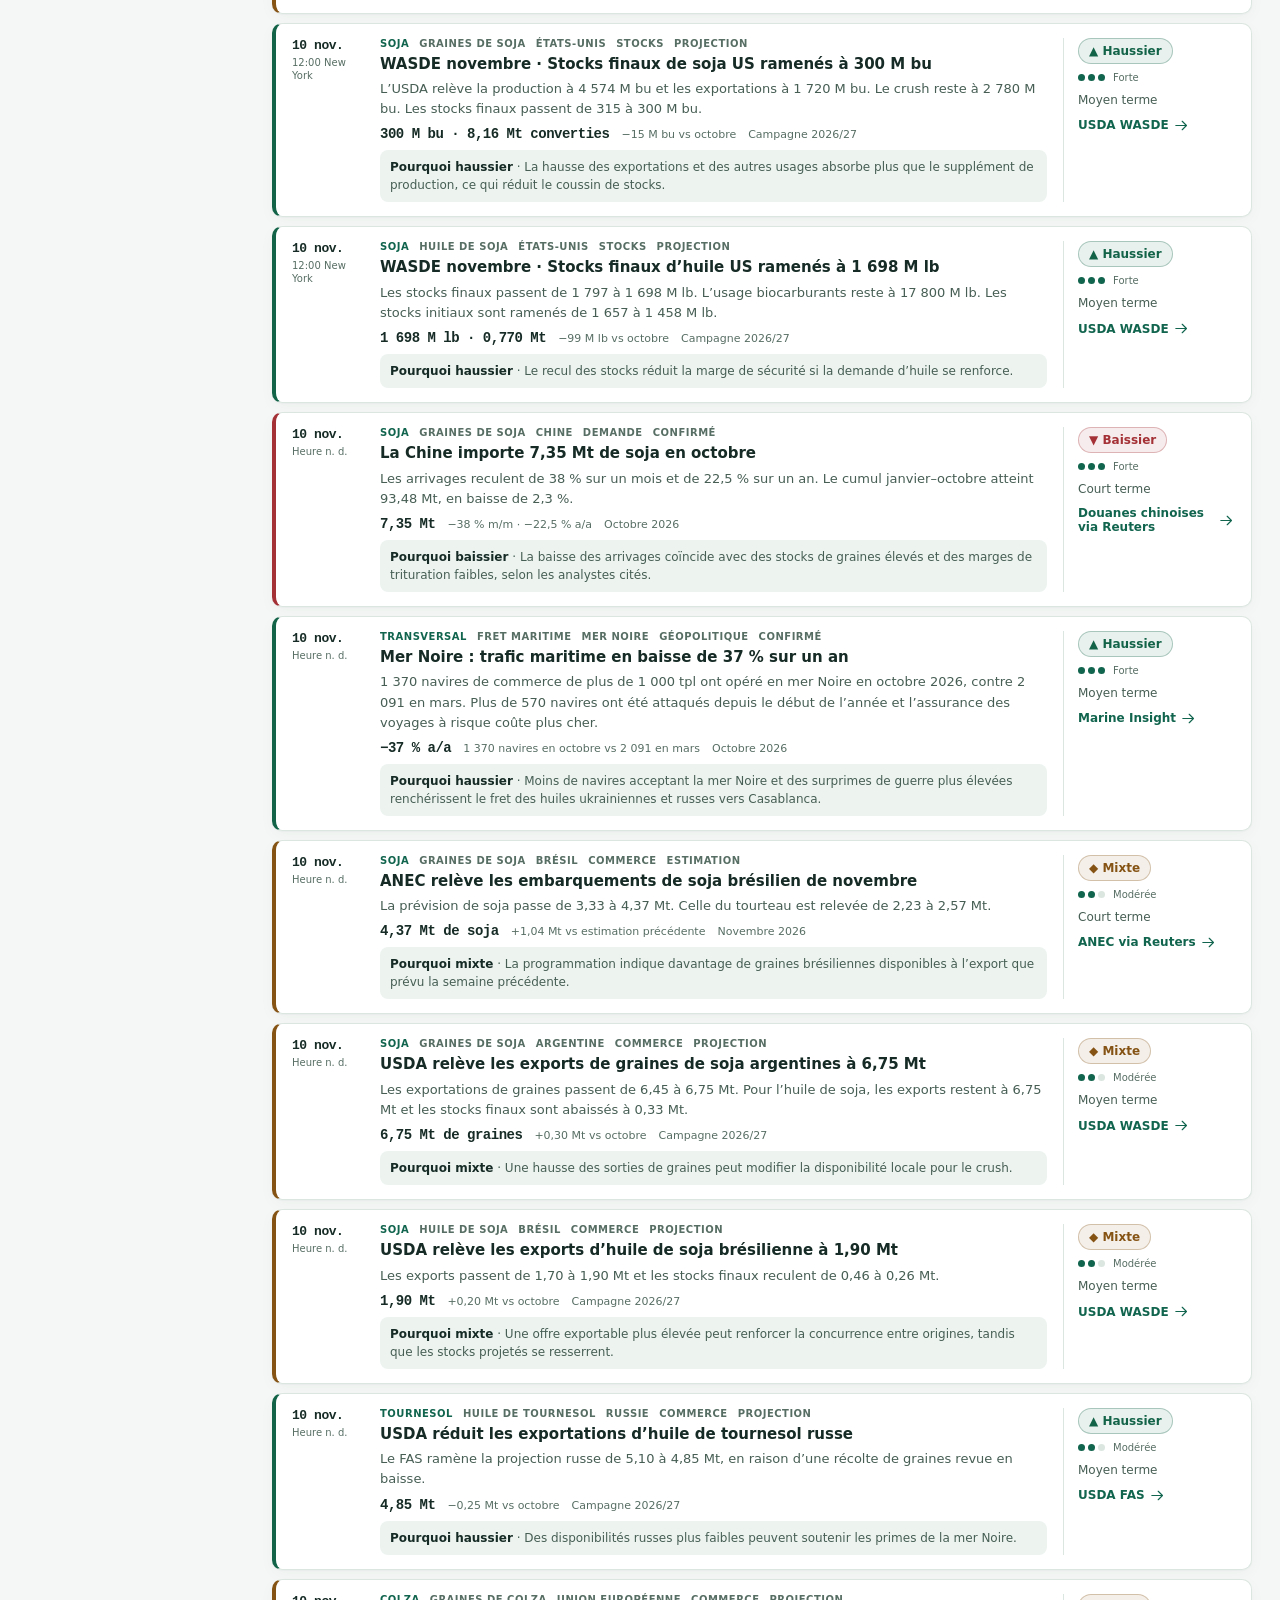
==== commit 9459de89: "Palme : ne garder que le MPOB et ajouter l'historique mensuel GAPKI - La page Palme n'affiche plus q" ====
--- a/docs/index.html
+++ b/docs/index.html
@@ -8,7 +8,7 @@
   <link rel="icon" href="./favicon.svg?v=20261109-ui" type="image/svg+xml">
   <link rel="stylesheet" href="./terminal/style.css?v=20261114-fret">
   <link rel="stylesheet" href="./terminal/energy-news.css?v=20261114">
-  <script type="module" src="./terminal/app.js?v=20261114-fret"></script>
+  <script type="module" src="./terminal/app.js?v=20261117-palme"></script>
 </head>
 <body>
   <div id="terminal"><div class="boot">Oléa Terminal · Chargement de l’espace de veille…</div></div>
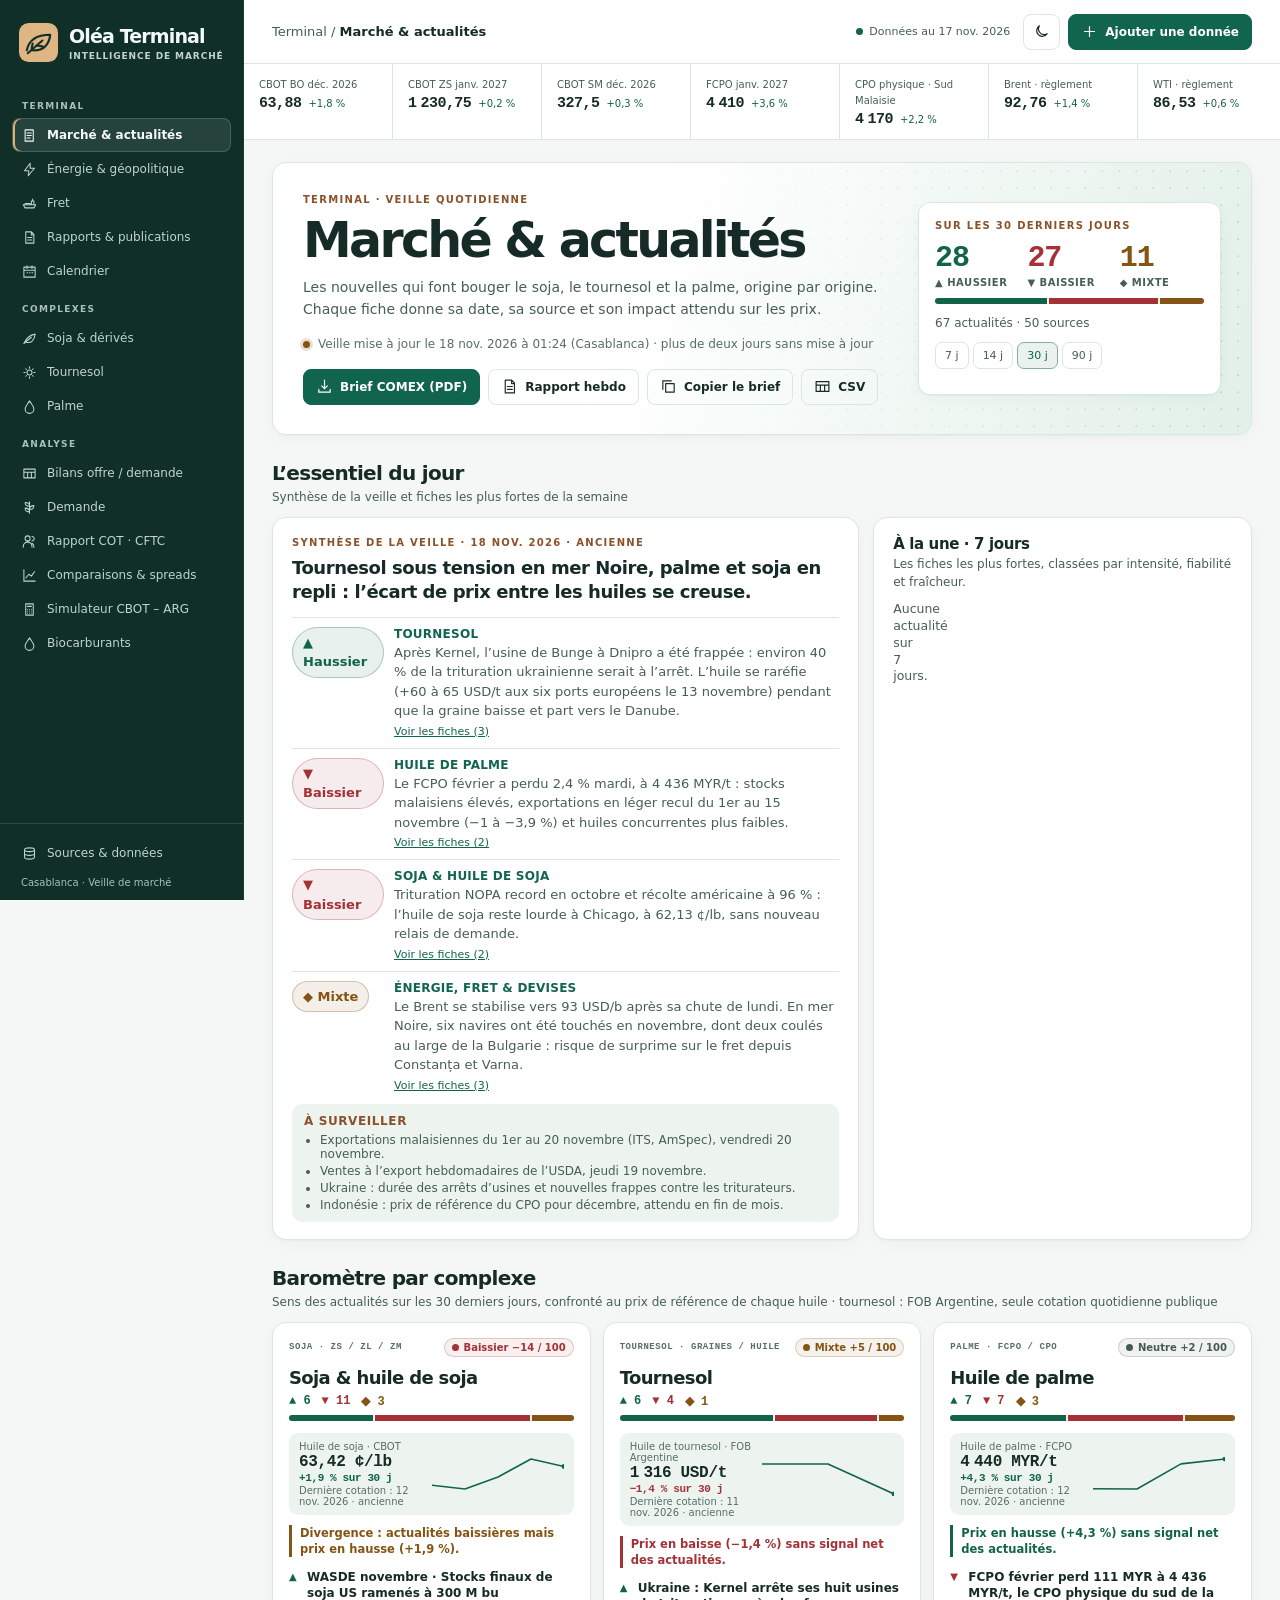
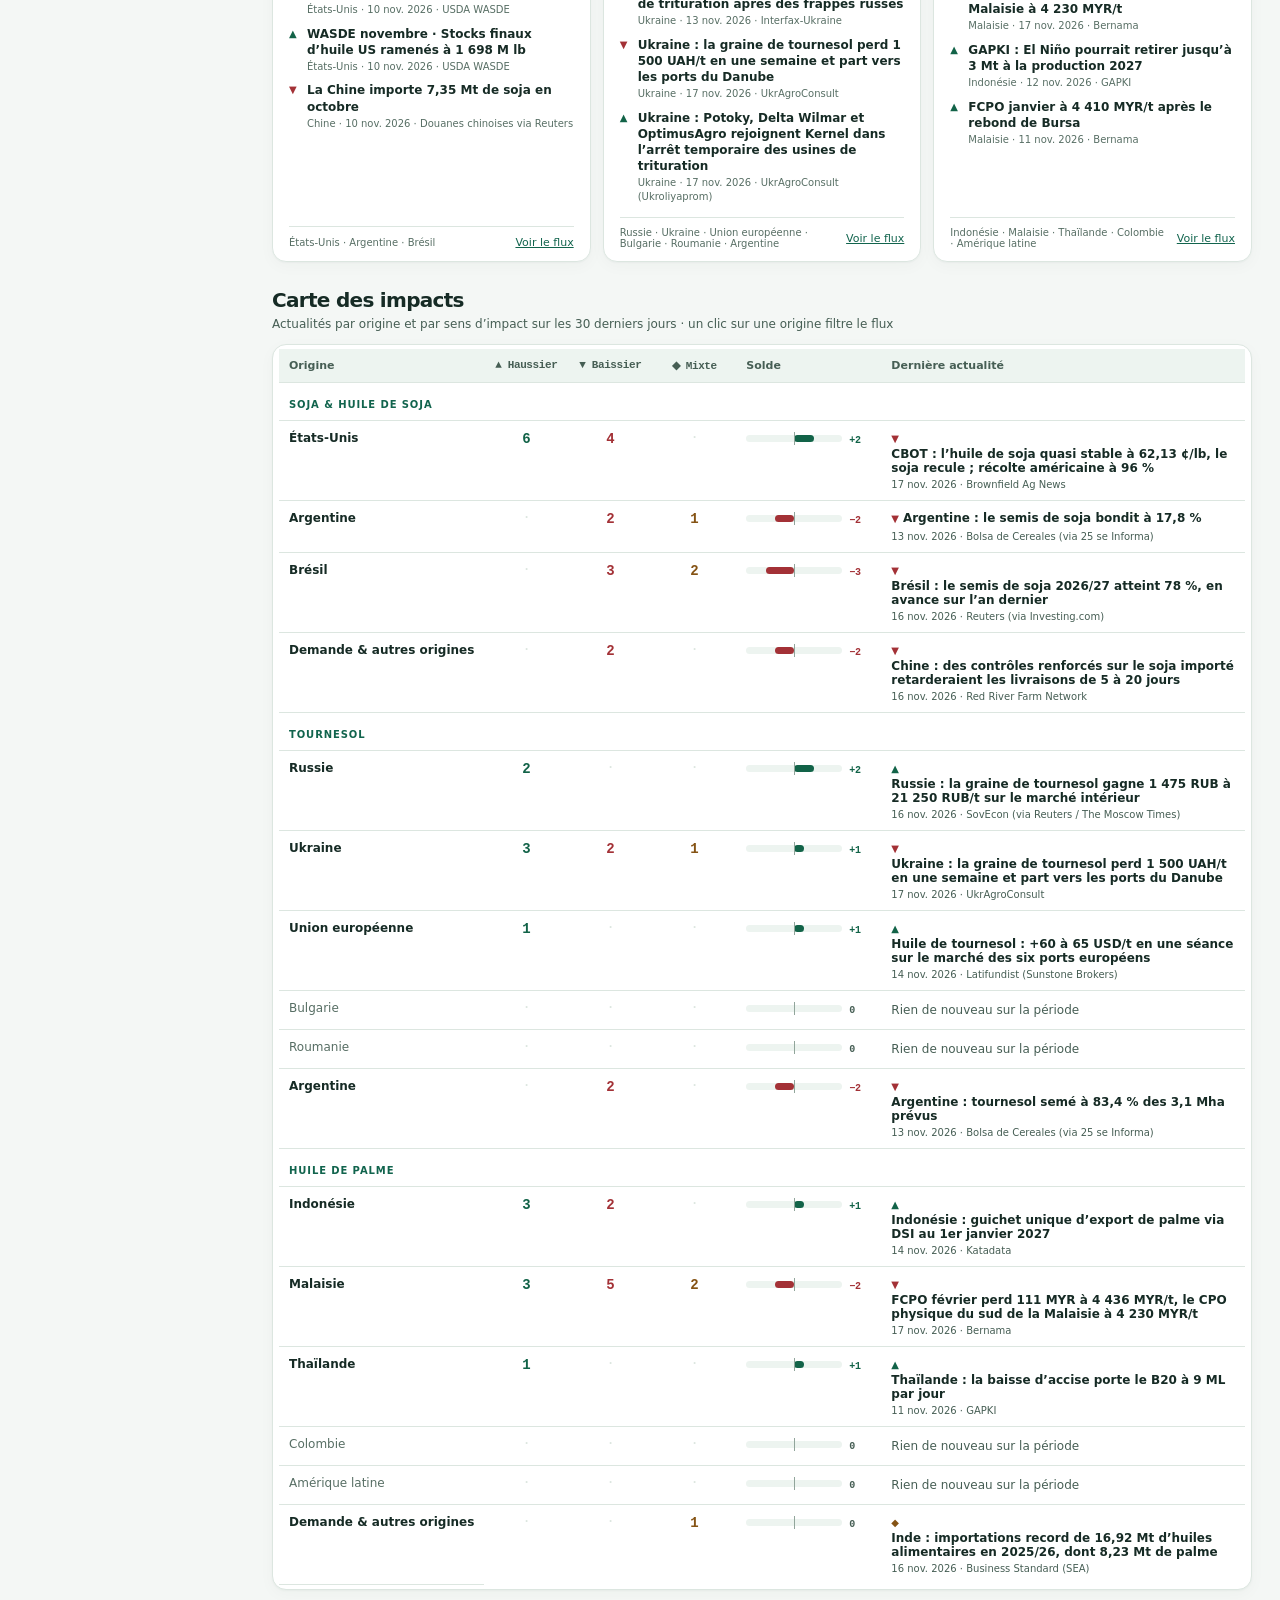
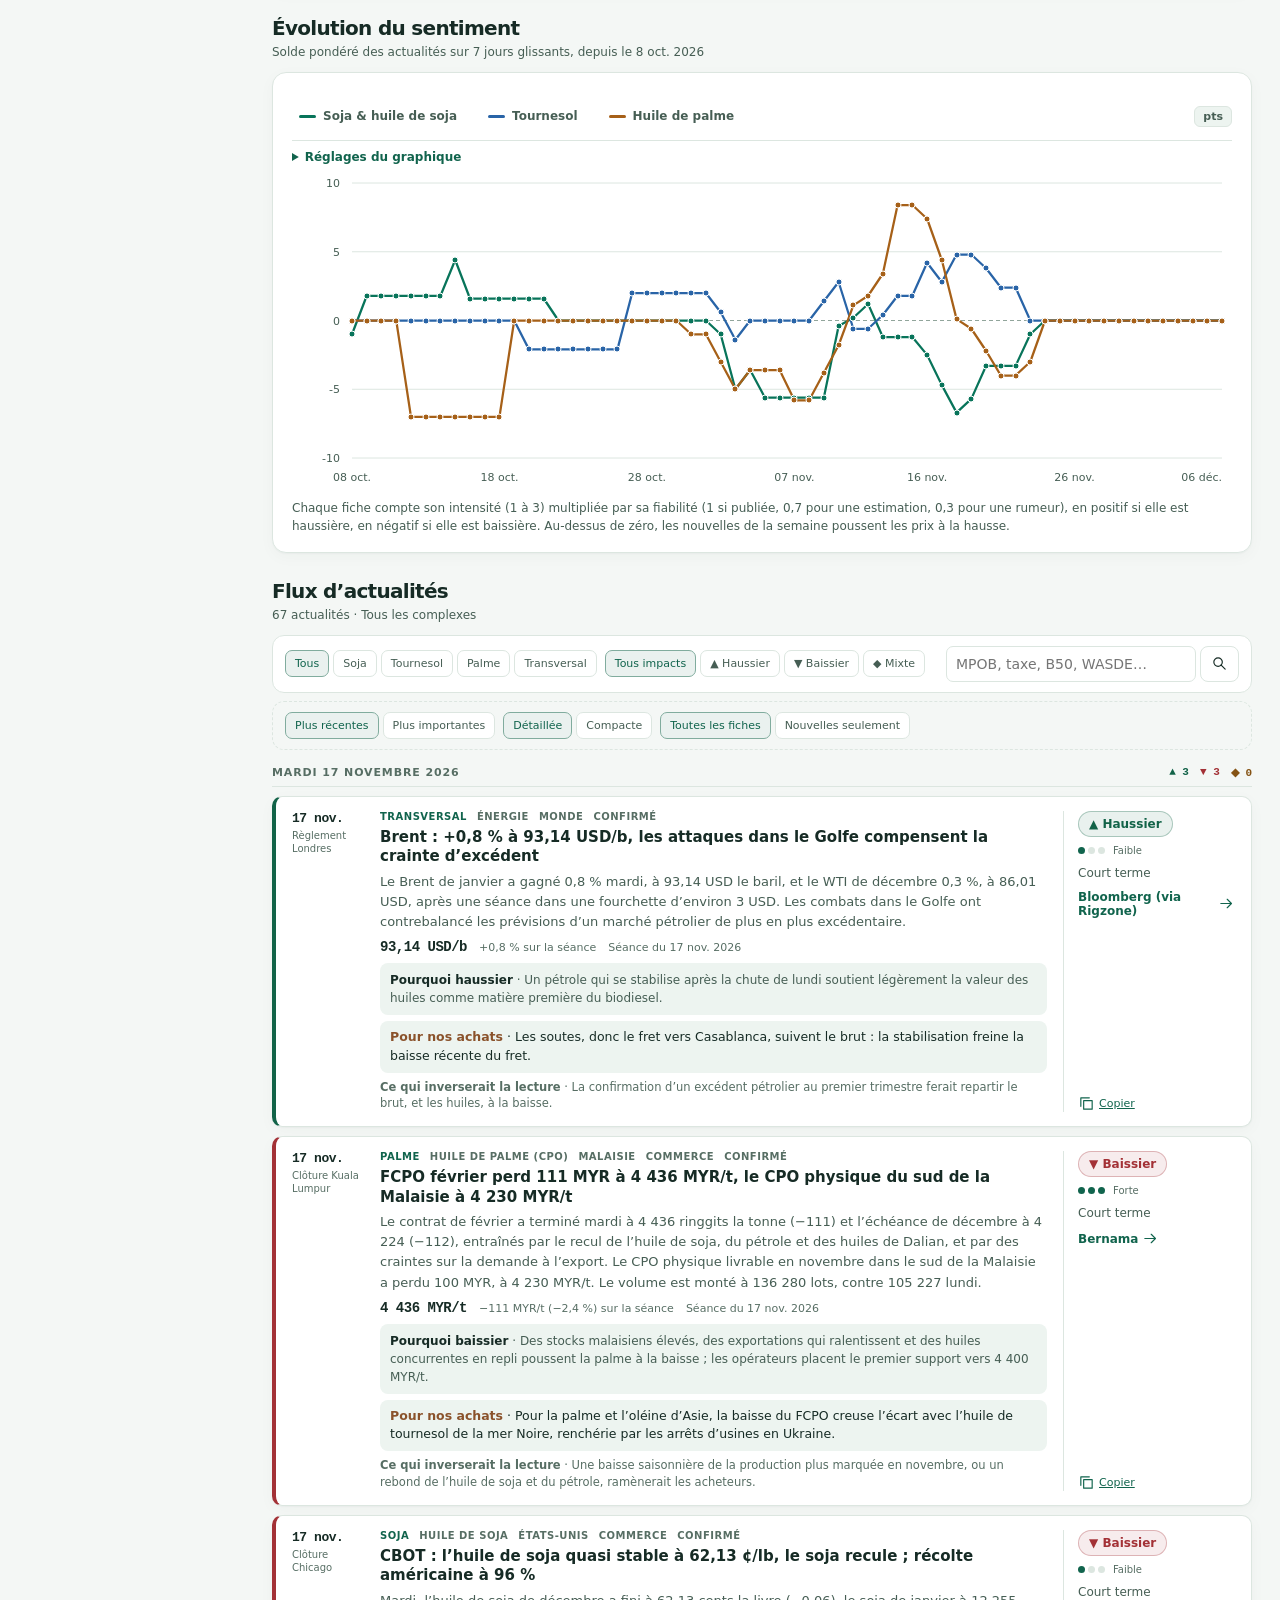
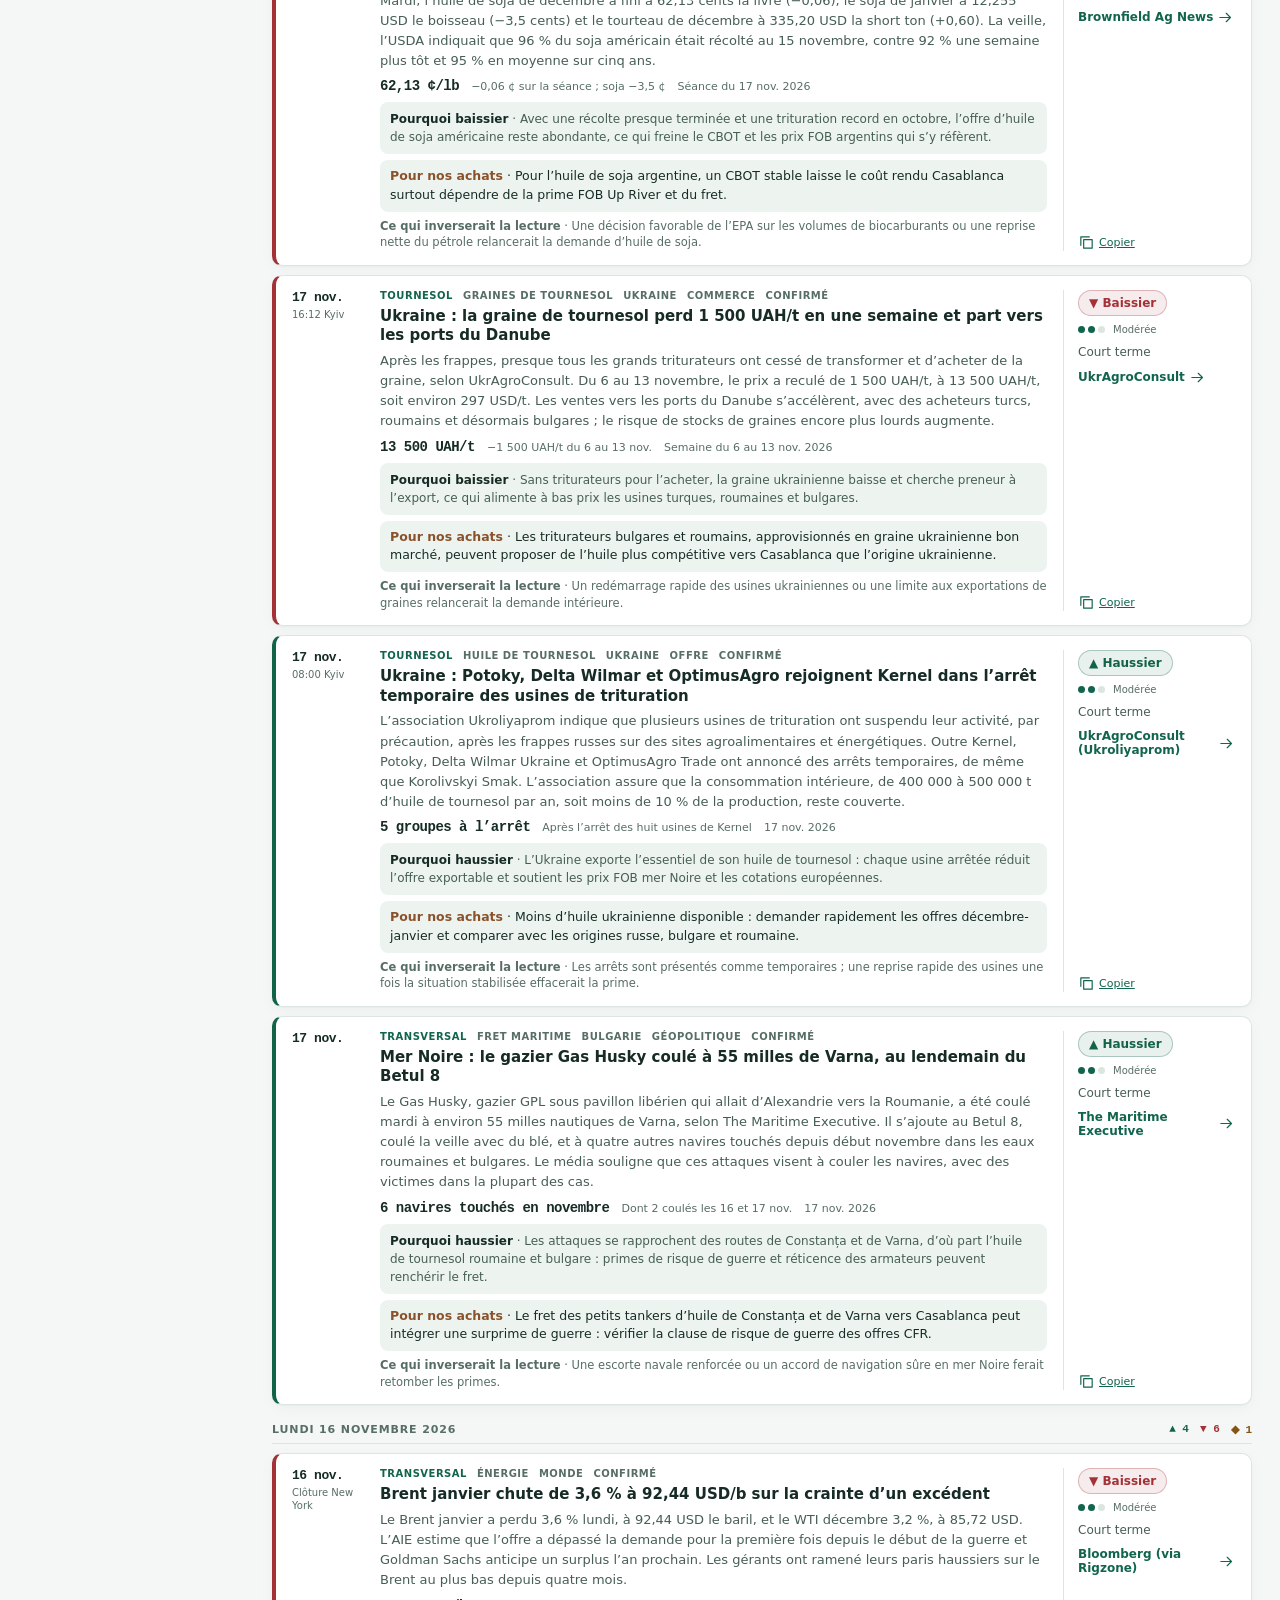
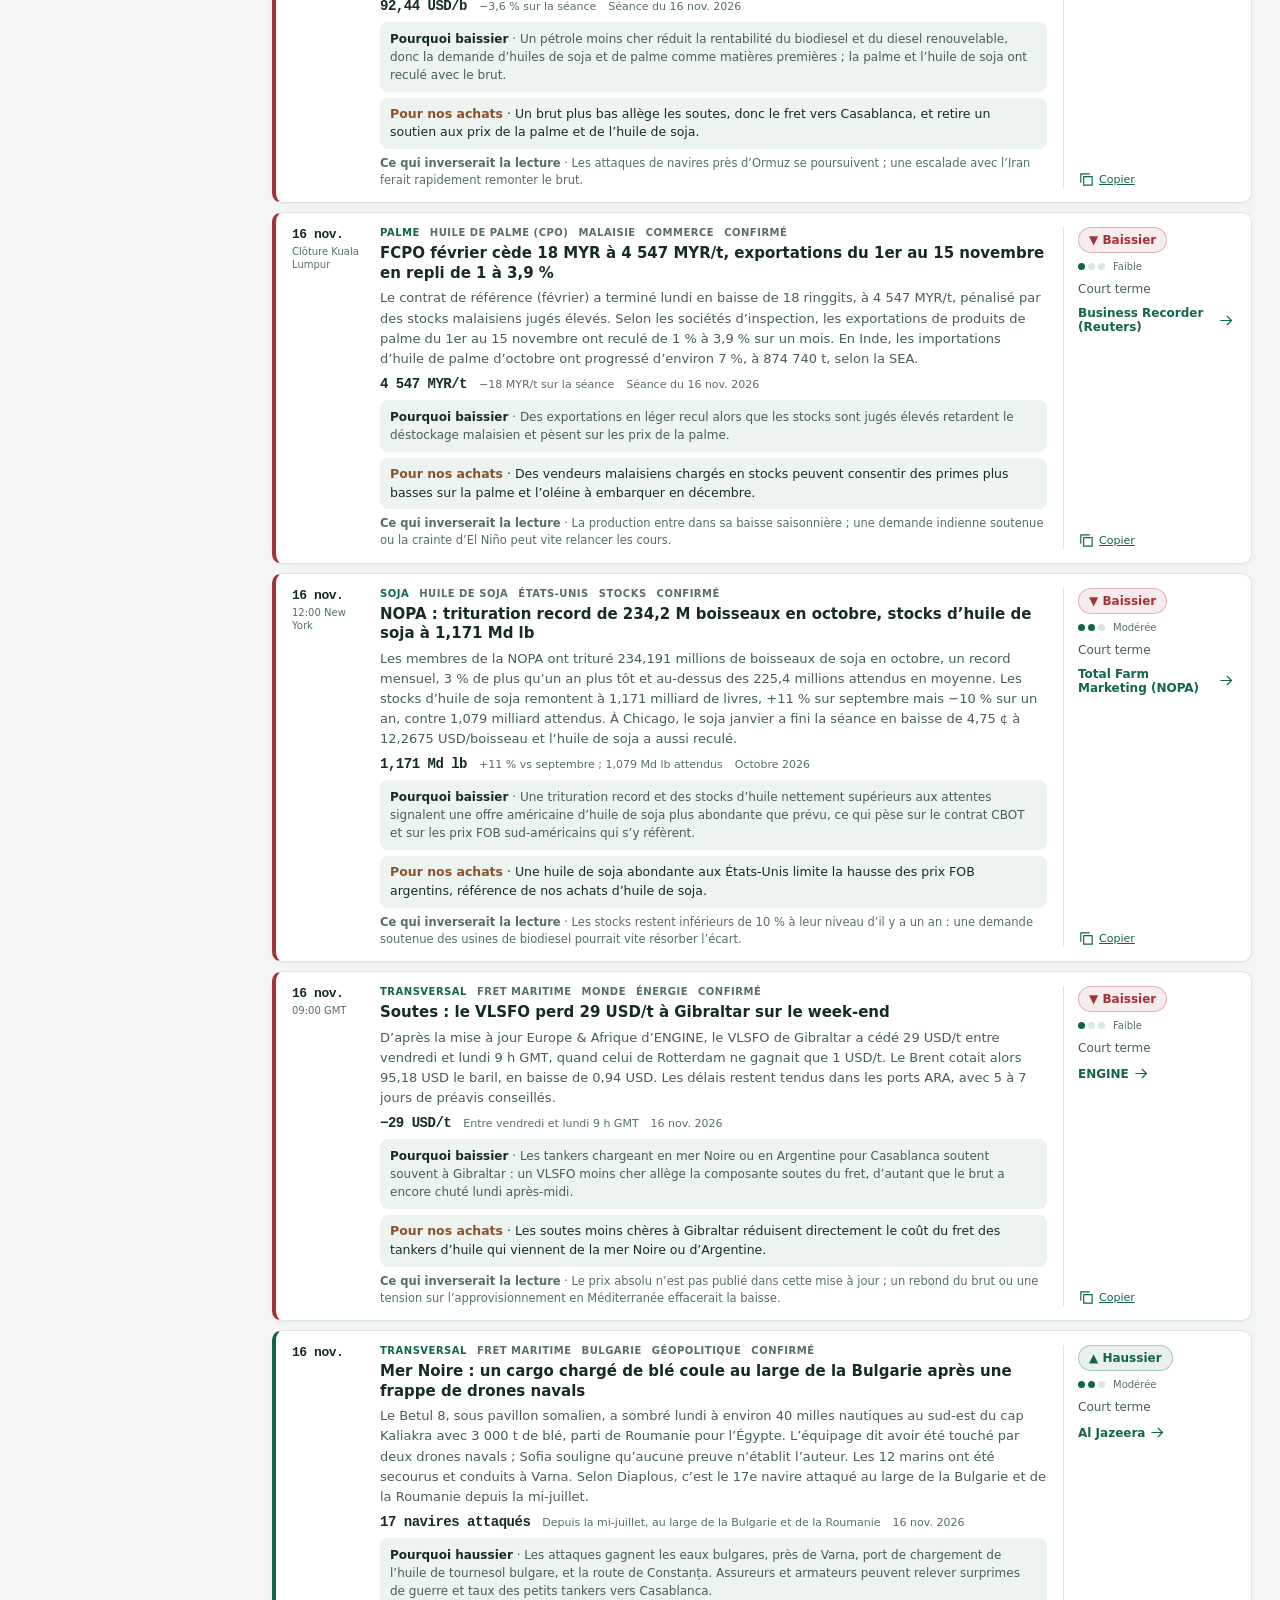
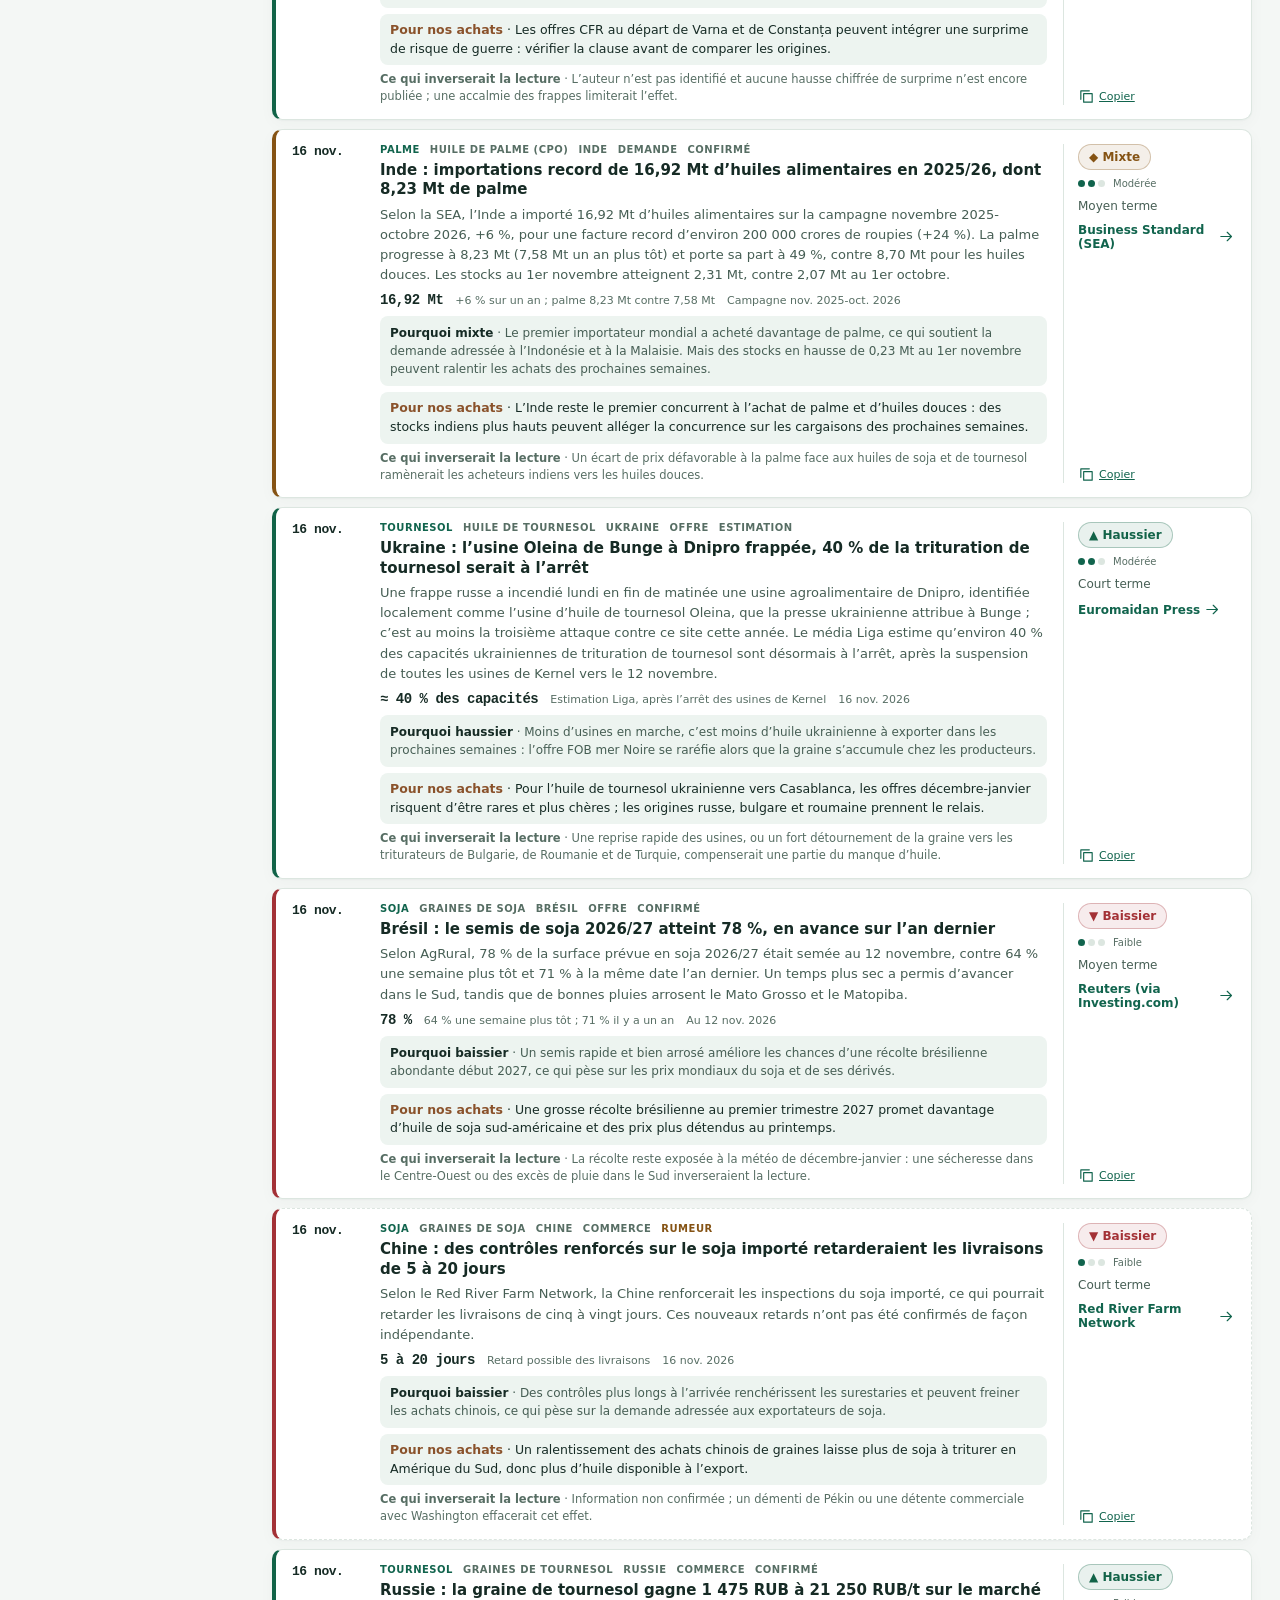
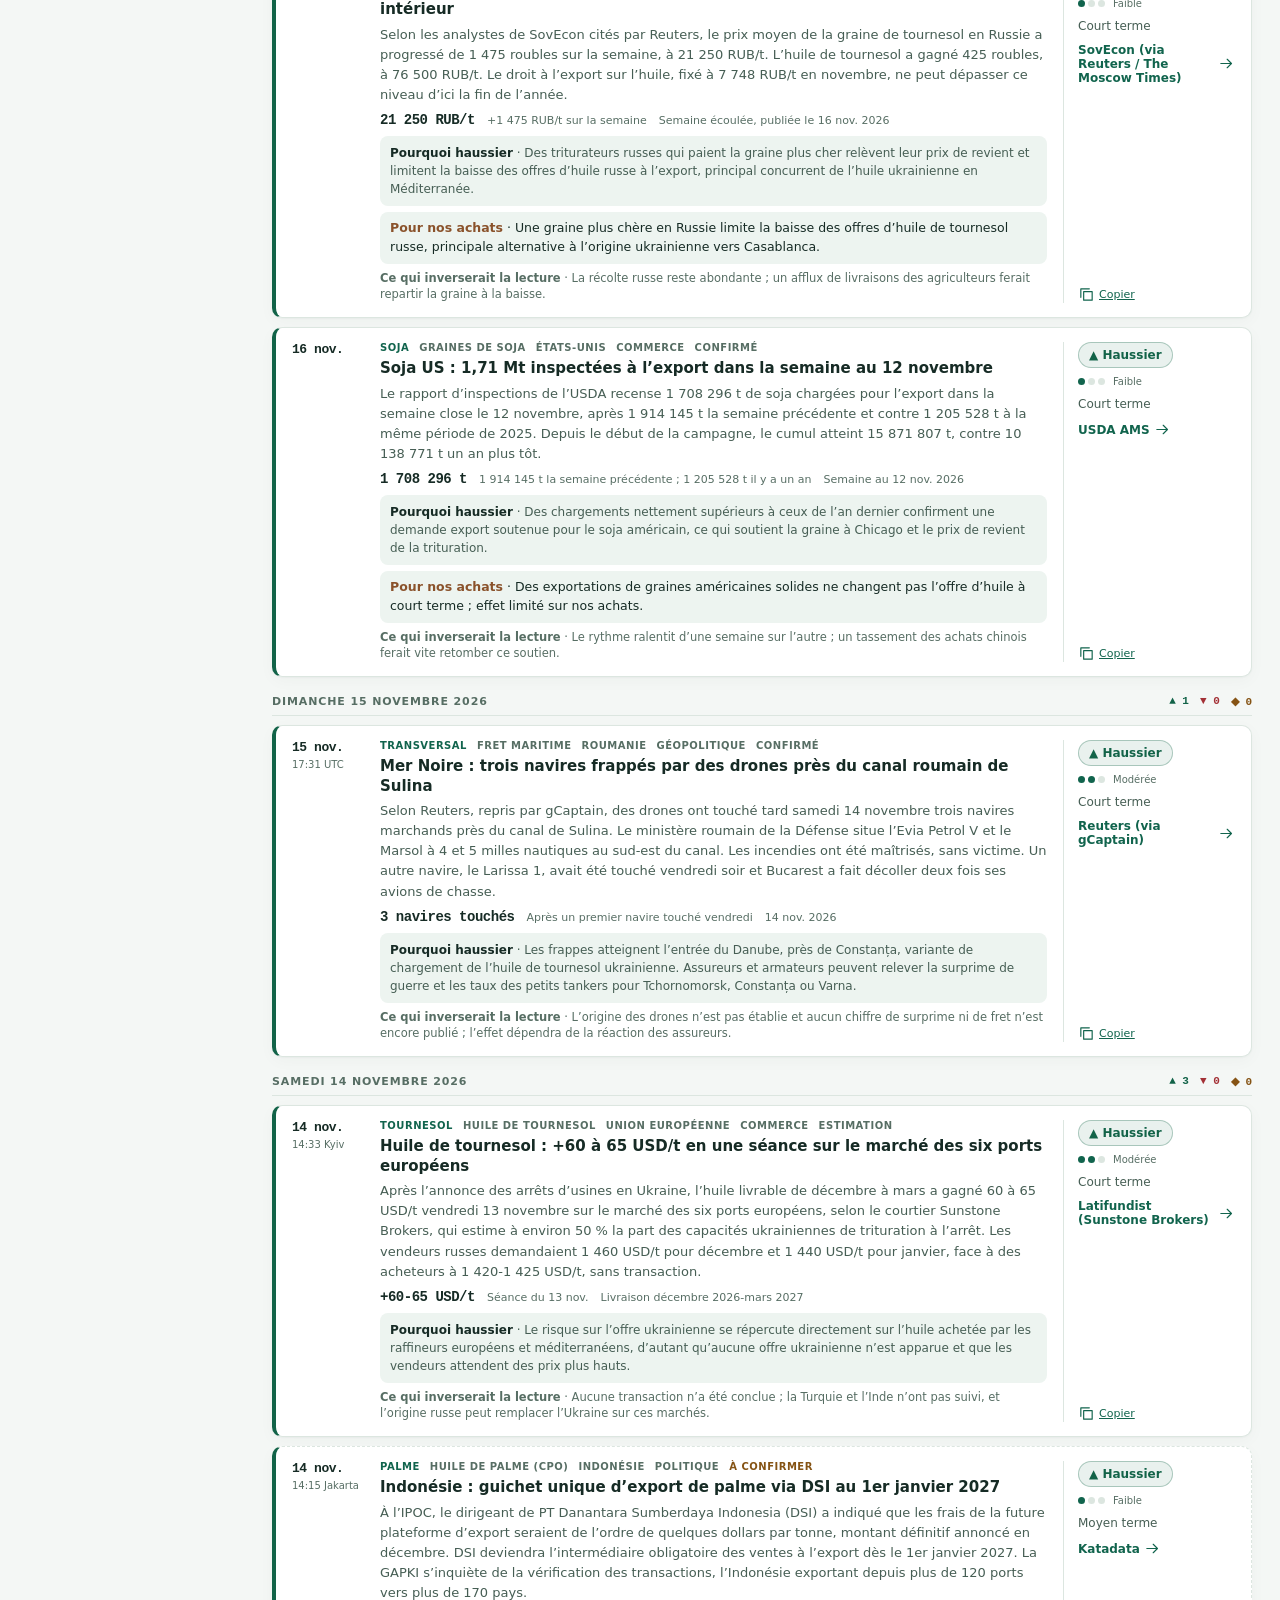
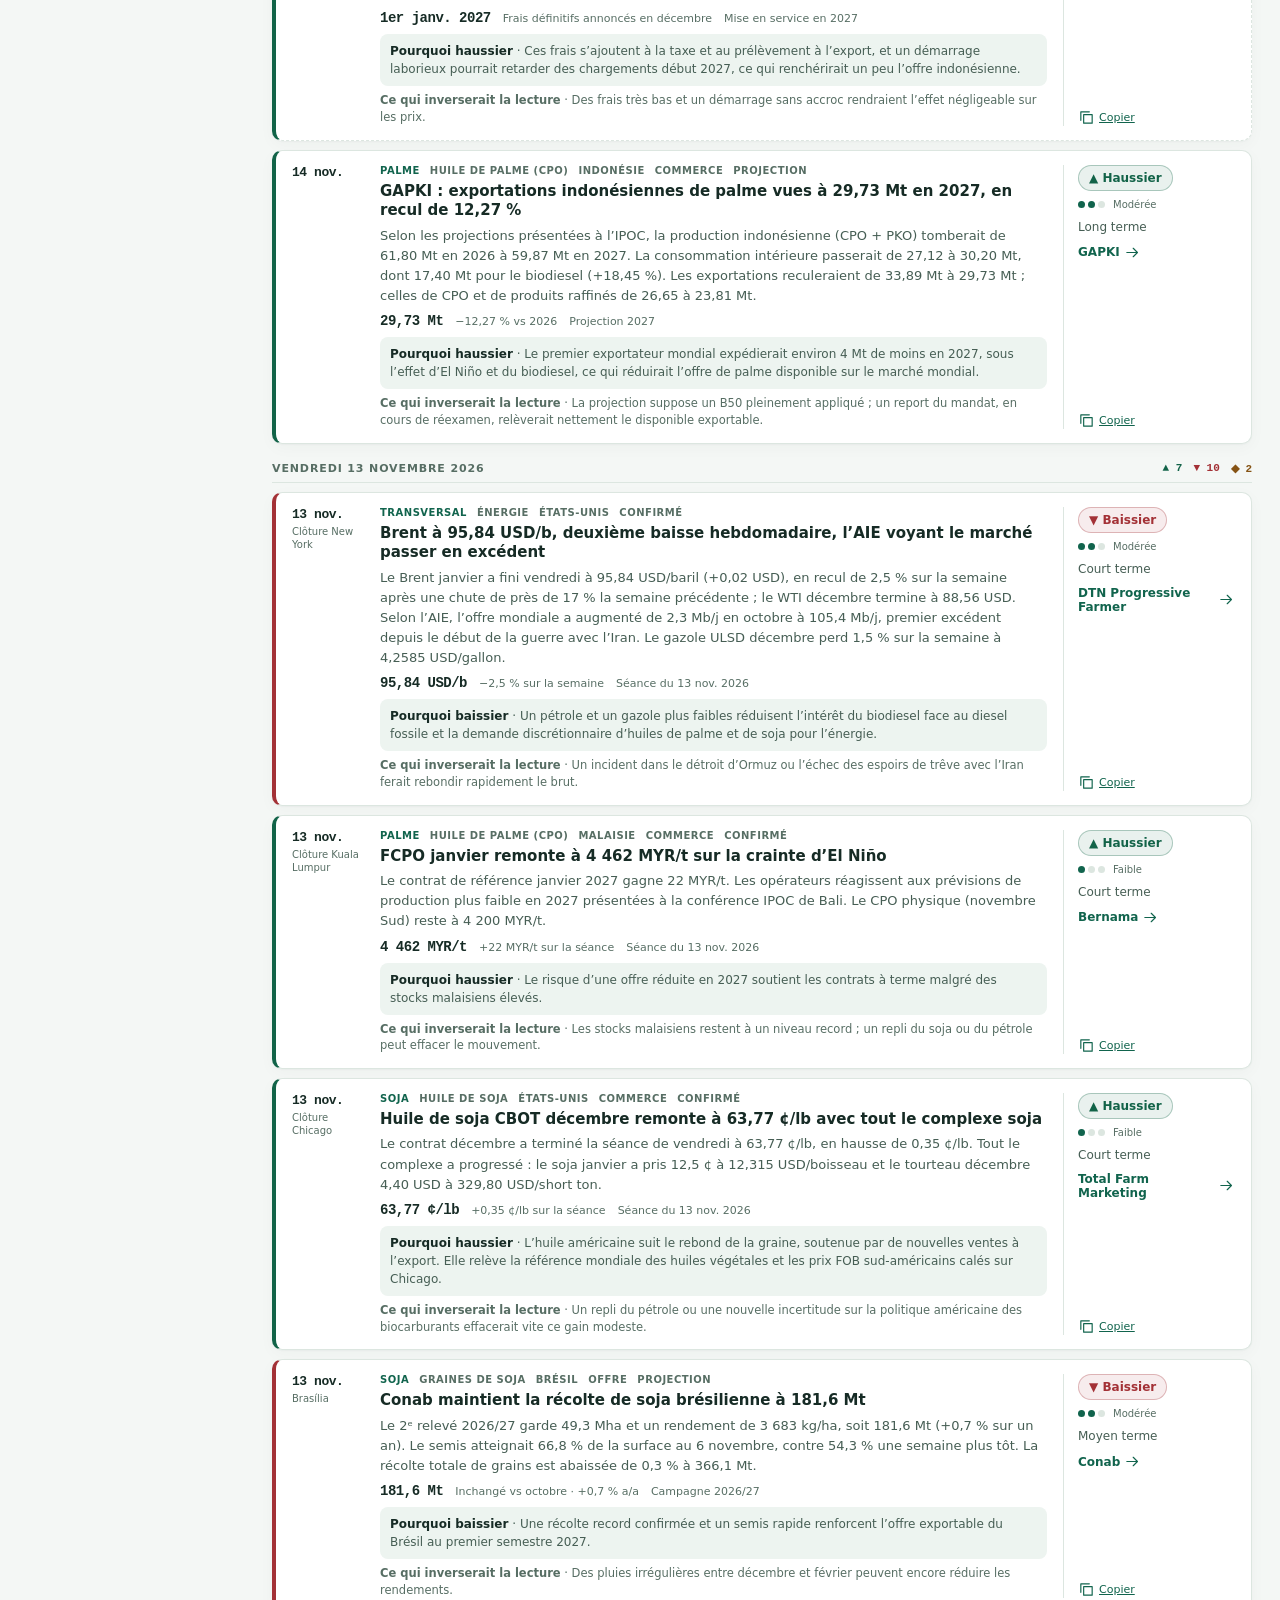
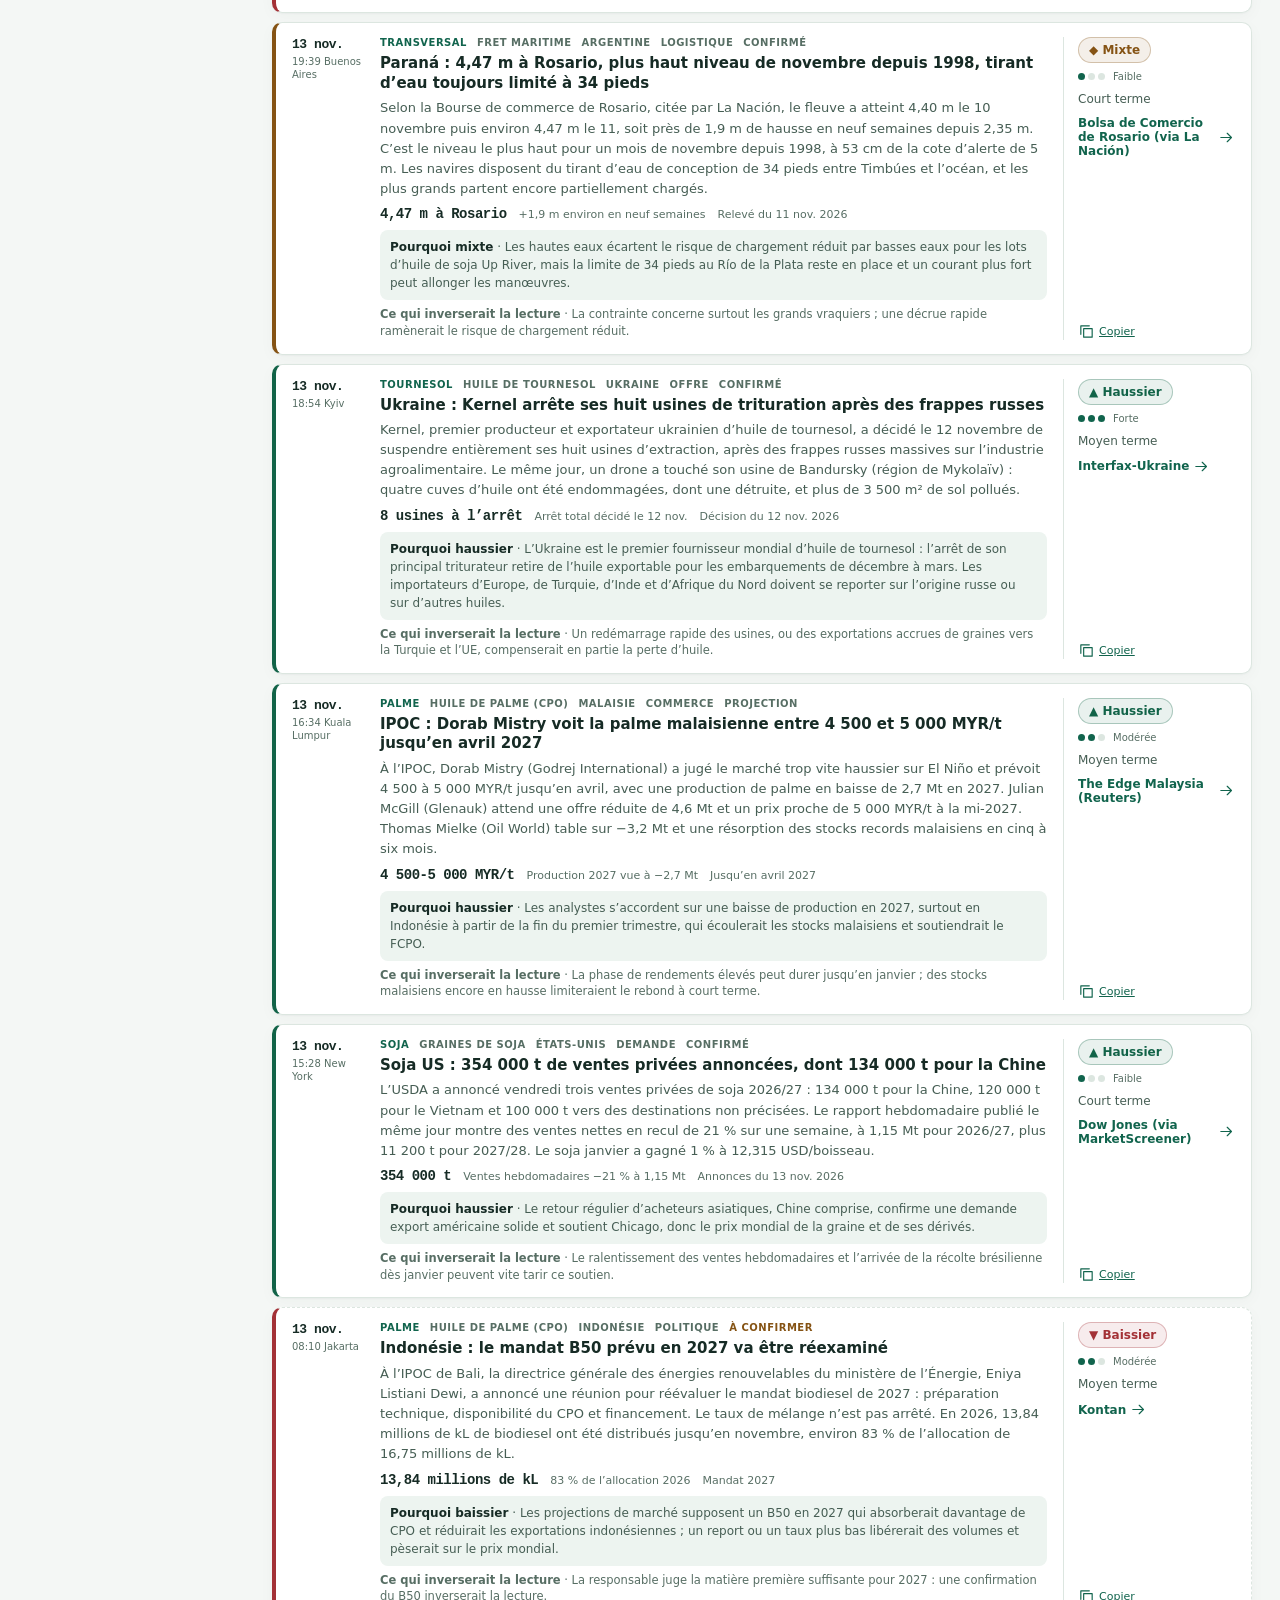
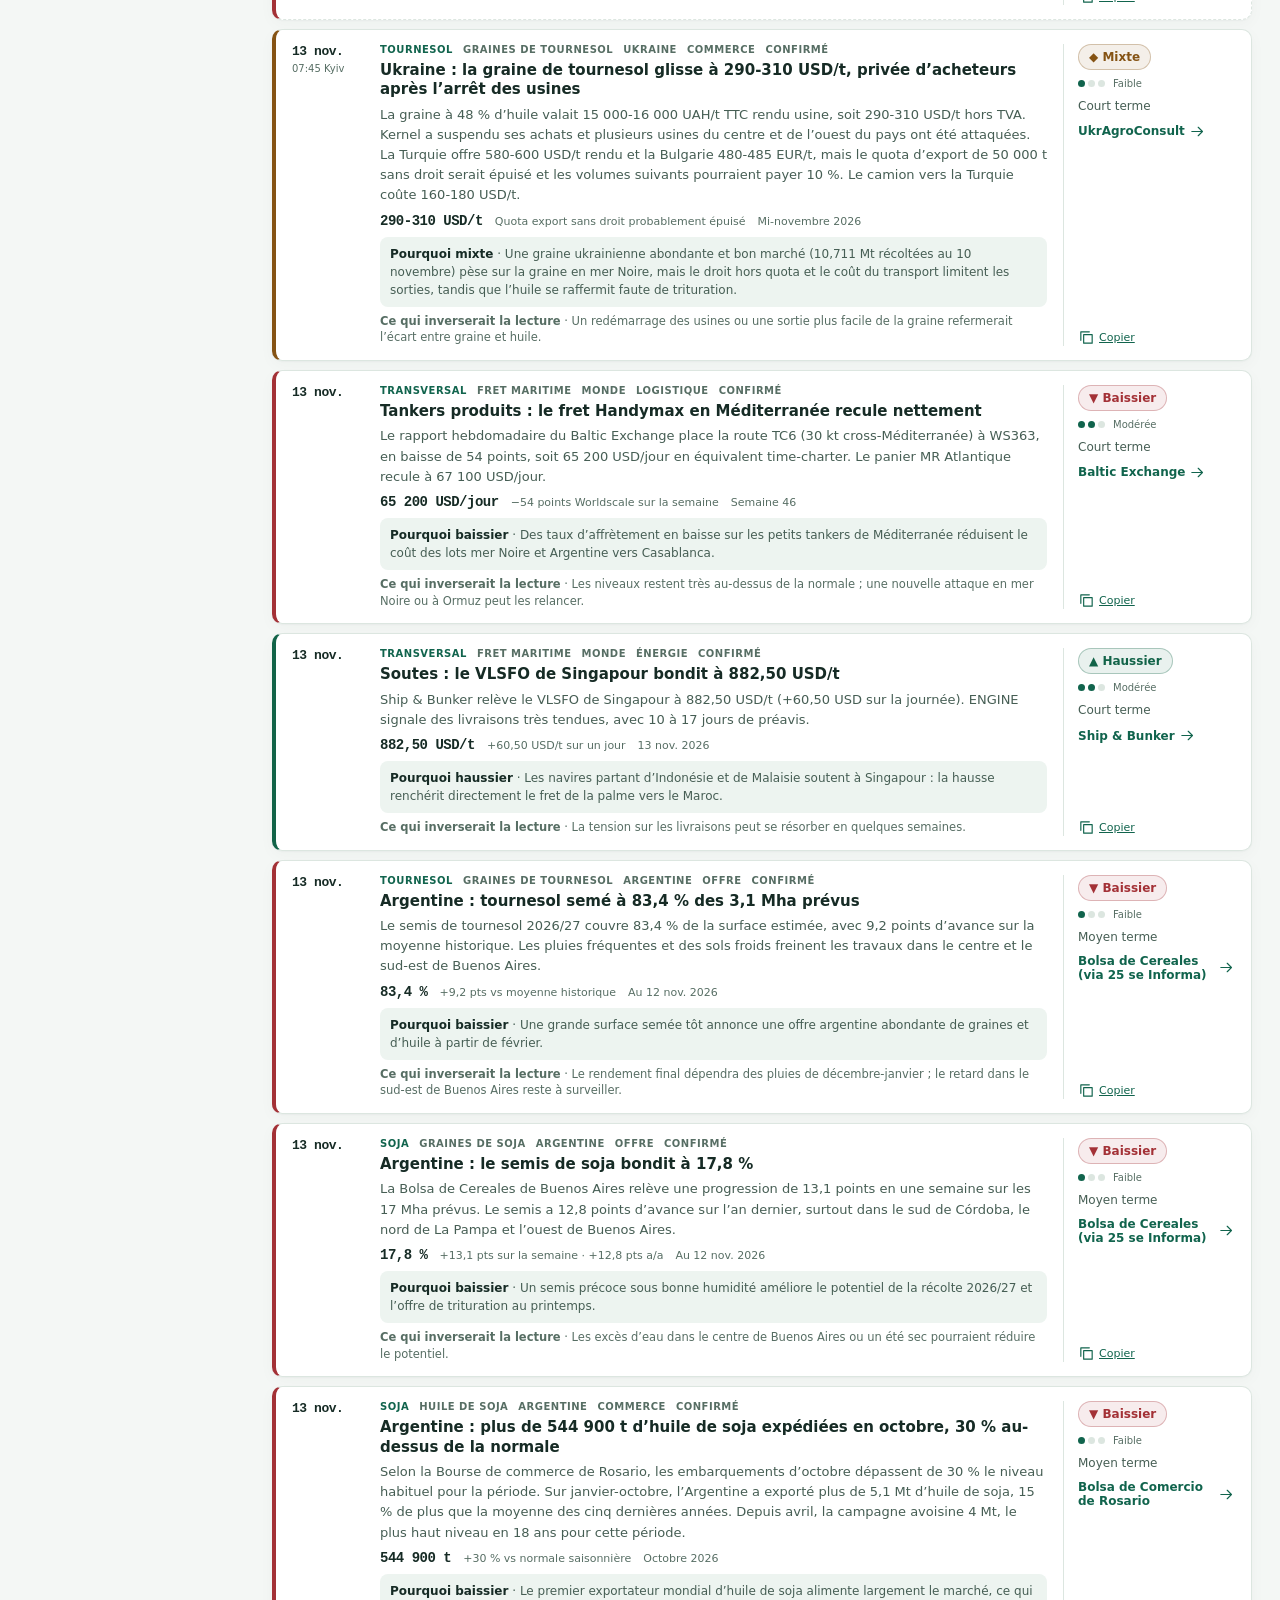
==== commit 6aa89b44: "Marché & actualités : synthèse du jour, baromètre actualités / prix, flux enrichi - L'essentiel du j" ====
--- a/docs/index.html
+++ b/docs/index.html
@@ -6,9 +6,9 @@
   <meta name="description" content="Veille sourcée, fondamentaux, spreads et rapports pour les marchés mondiaux des huiles végétales.">
   <title>Oléa Terminal — Intelligence des huiles végétales</title>
   <link rel="icon" href="./favicon.svg?v=20261109-ui" type="image/svg+xml">
-  <link rel="stylesheet" href="./terminal/style.css?v=20261114-fret">
+  <link rel="stylesheet" href="./terminal/style.css?v=20261118-actu">
   <link rel="stylesheet" href="./terminal/energy-news.css?v=20261114">
-  <script type="module" src="./terminal/app.js?v=20261117-palme"></script>
+  <script type="module" src="./terminal/app.js?v=20261118-actu"></script>
 </head>
 <body>
   <div id="terminal"><div class="boot">Oléa Terminal · Chargement de l’espace de veille…</div></div>
--- a/docs/terminal/style.css
+++ b/docs/terminal/style.css
@@ -717,3 +717,63 @@
 .fret-card footer{font-size:10px}
 .fret-arbitrage{grid-column:1/-1}
 }
+
+/* Palme · état du flux GAPKI */
+.gapki-status{display:flex;flex-wrap:wrap;align-items:center;gap:8px;margin:-4px 0 12px}
+
+/* Marché & actualités · l’essentiel du jour, baromètre, flux compact */
+.essentials{display:grid;grid-template-columns:minmax(0,1.55fr) minmax(0,1fr);gap:14px;margin-bottom:6px}
+.essentials.single{grid-template-columns:minmax(0,1fr)}
+.brief-panel .eyebrow{display:block;margin-bottom:6px}
+.brief-headline{margin:0 0 12px;font-size:18px;line-height:1.35;font-weight:700;letter-spacing:-.025em;color:var(--text)}
+.brief-points{list-style:none;margin:0;padding:0;display:grid;gap:10px}
+.brief-points li{display:grid;grid-template-columns:92px minmax(0,1fr);gap:10px;align-items:start;padding:9px 0 0;border-top:1px solid var(--line)}
+.brief-points li .impact-pill{justify-self:start}
+.brief-points b{display:block;font-size:12px;letter-spacing:.02em;text-transform:uppercase;color:var(--accent);margin-bottom:2px}
+.brief-points span{font-size:13px;line-height:1.5;color:var(--muted)}
+.brief-points .link-button{display:block;width:fit-content;margin-top:4px;font-size:11px}
+.brief-watch{margin-top:12px;padding:10px 12px;border-radius:10px;background:var(--surface2)}
+.brief-watch h4{margin:0 0 5px;font-size:12px;text-transform:uppercase;letter-spacing:.05em;color:var(--copper)}
+.brief-watch ul{margin:0;padding-left:16px;display:grid;gap:3px;font-size:12px;color:var(--muted)}
+.top-panel h3{margin:0;font-size:15px}
+.top-panel>.small{margin:2px 0 10px}
+.top-stories{list-style:none;margin:0;padding:0;display:grid;gap:9px}
+.top-stories li{display:grid;grid-template-columns:14px minmax(0,1fr) auto;gap:6px;align-items:start;font-size:12.5px;line-height:1.35;padding-bottom:9px;border-bottom:1px solid var(--line)}
+.top-stories li:last-child{border-bottom:0;padding-bottom:0}
+.top-stories .cell-link{font-weight:600;font-size:12.5px;text-align:left}
+.top-stories small{display:block;color:var(--sub);font-size:10.5px;margin-top:2px}
+.mark.positive{color:var(--green)}.mark.negative{color:var(--red)}.mark.mixed{color:var(--amber)}
+.intensity.compact{gap:2px;padding-top:4px}.intensity.compact i{width:6px;height:6px}
+.card-price{display:flex;justify-content:space-between;align-items:center;gap:10px;margin-top:6px;padding:8px 10px;border-radius:9px;background:var(--surface2)}
+.card-price>div{display:grid;gap:1px;min-width:0}
+.card-price small{font-size:10px;color:var(--sub)}
+.card-price b{font-size:16px;letter-spacing:-.02em}
+.card-price span{font-size:11px;font-weight:650}
+.card-price .positive{color:var(--green)}.card-price .negative{color:var(--red)}
+.sparkline{flex:none;color:var(--accent)}
+.card-reading{margin:4px 0 0;font-size:11.5px;line-height:1.4;font-weight:600;padding-left:8px;border-left:3px solid var(--neutral);color:var(--muted)}
+.card-reading.positive{border-color:var(--green)}.card-reading.negative{border-color:var(--red)}.card-reading.mixed{border-color:var(--amber);color:var(--amber)}
+.news-unseen{margin:8px 0 0;font-size:12px;color:var(--muted)}
+.news-unseen b{color:var(--accent);font-size:14px}
+.news-unseen .link-button{font-size:12px}
+.news-new{display:inline-block;padding:1px 6px;border-radius:999px;background:var(--accent);color:var(--accent-ink);font-size:9.5px;font-weight:700;letter-spacing:.04em;text-transform:uppercase;margin-right:6px;vertical-align:1px}
+.news-item.is-new{box-shadow:0 0 0 1px var(--accent),var(--shadow)}
+.news-item.uncertain{border-style:dashed;border-left-style:solid}
+.news-tags .status-warn{color:var(--amber)}
+.news-morocco{margin:6px 0 0;padding:7px 10px;border-radius:8px;background:var(--surface2);font-size:12.5px;line-height:1.5;color:var(--text)}
+.news-morocco strong{color:var(--copper)}
+.news-caveat{margin:6px 0 0;font-size:11.5px;line-height:1.45;color:var(--sub)}
+.news-copy{margin-top:auto;font-size:11px;display:inline-flex;align-items:center;gap:4px}
+.news-toolbar-view{margin-top:-8px;background:transparent;border-style:dashed}
+.news-rows{list-style:none;margin:0;padding:0;border:1px solid var(--line);border-radius:10px;background:var(--surface);overflow:hidden}
+.news-row{display:grid;grid-template-columns:48px 14px 150px minmax(0,1fr) auto 150px;gap:10px;align-items:start;padding:9px 12px;border-bottom:1px solid var(--line);border-left:3px solid var(--neutral);font-size:12.5px}
+.news-row:last-child{border-bottom:0}
+.news-row[data-impact=positive]{border-left-color:var(--green)}.news-row[data-impact=negative]{border-left-color:var(--red)}.news-row[data-impact=mixed]{border-left-color:var(--amber)}
+.news-row.is-new{background:color-mix(in srgb,var(--accent) 6%,var(--surface))}
+.news-row-date{color:var(--sub);font-size:11px;padding-top:1px}
+.news-row-tags{display:flex;flex-wrap:wrap;gap:2px 6px;font-size:10px;text-transform:uppercase;letter-spacing:.04em;color:var(--sub);font-weight:650;padding-top:2px}
+.news-row-title .cell-link{font-weight:650;font-size:12.5px;text-align:left}
+.news-row-title small{display:block;color:var(--sub);font-size:10.5px;margin-top:2px}
+.news-row .news-source{font-size:11px;justify-self:end;text-align:right}
+@media(max-width:1100px){.essentials{grid-template-columns:minmax(0,1fr)}}
+@media(max-width:860px){.news-row{grid-template-columns:44px 14px minmax(0,1fr);}.news-row-tags{grid-column:3}.news-row-title{grid-column:1/-1}.news-row .intensity,.news-row .news-source{grid-column:auto;justify-self:start}.brief-points li{grid-template-columns:minmax(0,1fr)}}
